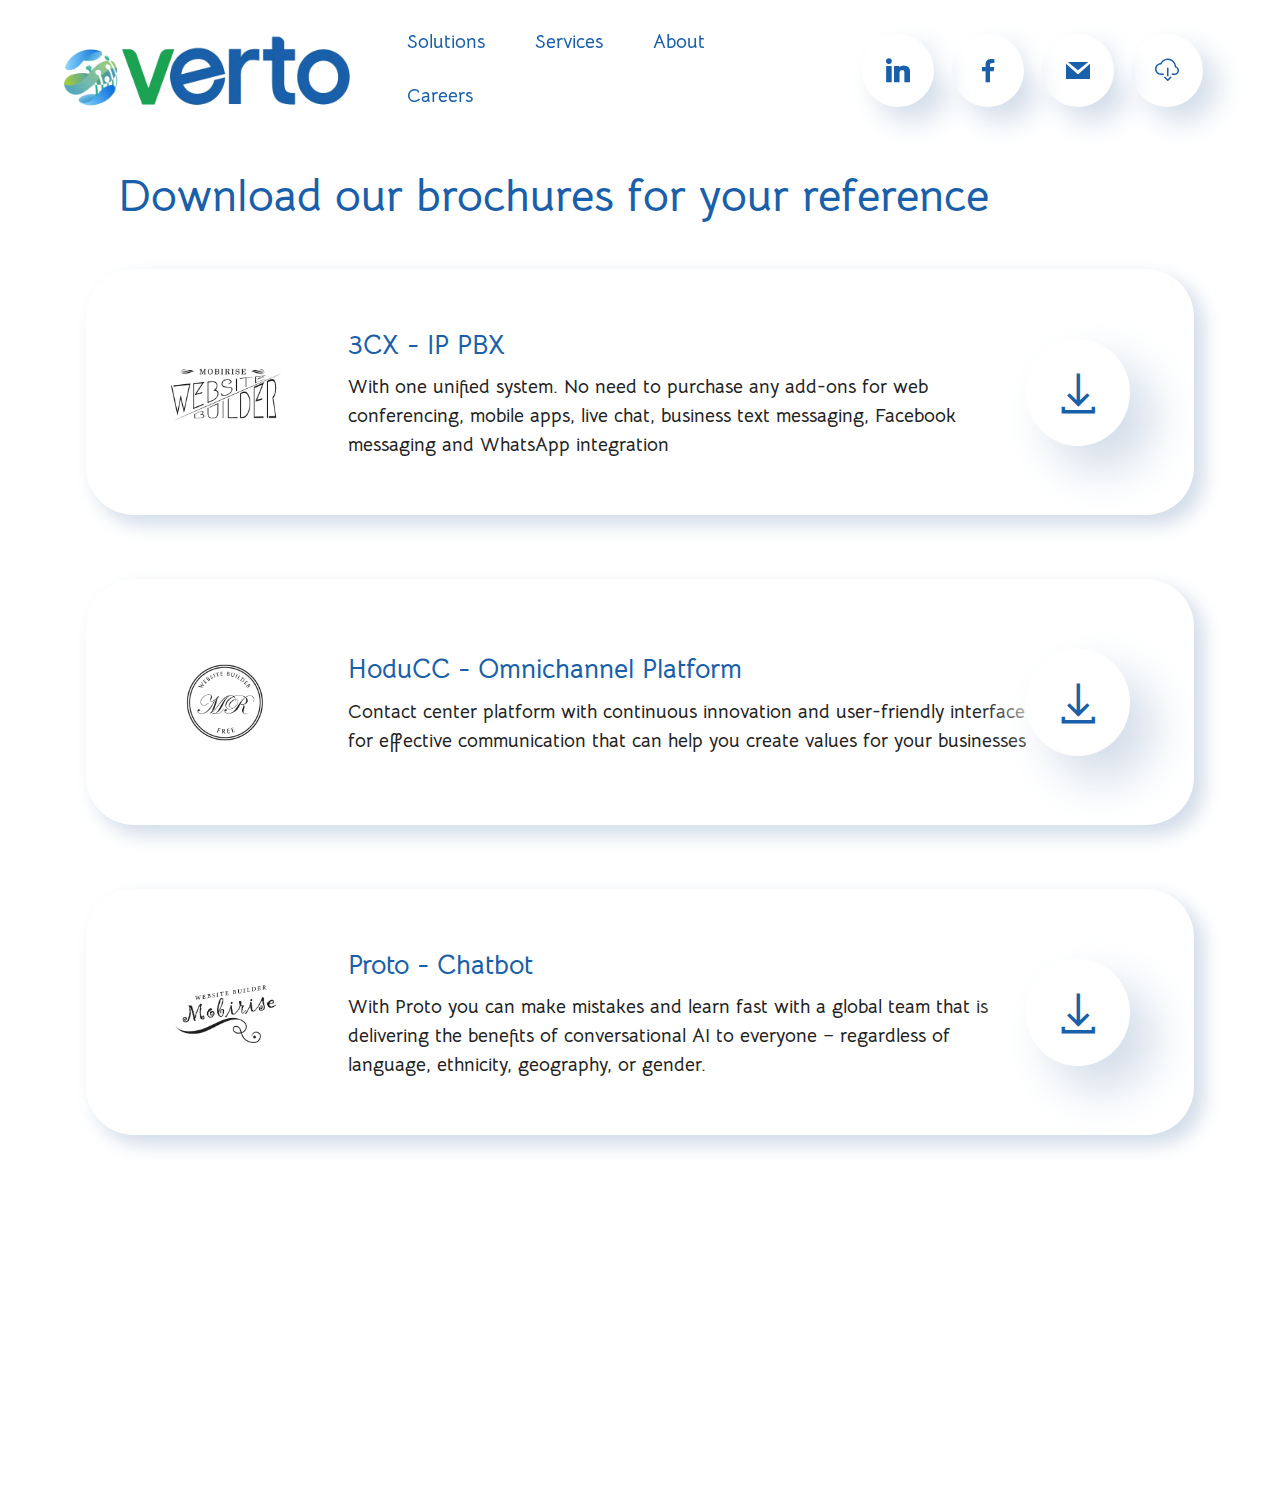
==== brochures.html @ 300d714e "vertowebsite" ====
<!DOCTYPE html>
<html  >
<head>
  <!-- Site made with Mobirise Website Builder v5.9.17, https://mobirise.com -->
  <meta charset="UTF-8">
  <meta http-equiv="X-UA-Compatible" content="IE=edge">
  <meta name="generator" content="Mobirise v5.9.17, mobirise.com">
  <meta name="viewport" content="width=device-width, initial-scale=1, minimum-scale=1">
  <link rel="shortcut icon" href="assets/images/verto-favicon-128x129.png" type="image/x-icon">
  <meta name="description" content="">
  
  
  <title>Brochures</title>
  <link rel="stylesheet" href="assets/web/assets/mobirise-icons-bold/mobirise-icons-bold.css">
  <link rel="stylesheet" href="assets/web/assets/mobirise-icons2/mobirise2.css">
  <link rel="stylesheet" href="assets/tether/tether.min.css">
  <link rel="stylesheet" href="assets/bootstrap/css/bootstrap.min.css">
  <link rel="stylesheet" href="assets/bootstrap/css/bootstrap-grid.min.css">
  <link rel="stylesheet" href="assets/bootstrap/css/bootstrap-reboot.min.css">
  <link rel="stylesheet" href="assets/dropdown/css/style.css">
  <link rel="stylesheet" href="assets/socicon/css/styles.css">
  <link rel="stylesheet" href="assets/theme/css/style.css">
  <link rel="preload" href="https://fonts.googleapis.com/css?family=Bellota+Text:300,300i,400,400i,700,700i&display=swap" as="style" onload="this.onload=null;this.rel='stylesheet'">
  <noscript><link rel="stylesheet" href="https://fonts.googleapis.com/css?family=Bellota+Text:300,300i,400,400i,700,700i&display=swap"></noscript>
  <link rel="preload" as="style" href="assets/mobirise/css/mbr-additional.css?v=npmxuD"><link rel="stylesheet" href="assets/mobirise/css/mbr-additional.css?v=npmxuD" type="text/css">

  
  
  
</head>
<body>
  
  <section class="menu menu1 cid-u6RTffE7RL" once="menu" id="menu1-54">
    
    <nav class="navbar navbar-dropdown navbar-fixed-top navbar-expand-lg">
        <div class="container">
            <div class="navbar-brand">
                <span class="navbar-logo">
                    
                        <a href="index.html"><img src="assets/images/verto-png-810x234.webp" alt="Verto Logo" style="height: 5.8rem;"></a>
                    
                </span>
                
            </div>
            <button class="navbar-toggler" type="button" data-toggle="collapse" data-target="#navbarSupportedContent" aria-controls="navbarNavAltMarkup" aria-expanded="false" aria-label="Toggle navigation">
                <div class="hamburger">
                    <span></span>
                    <span></span>
                    <span></span>
                    <span></span>
                </div>
            </button>
            <div class="collapse navbar-collapse" id="navbarSupportedContent">
                <ul class="navbar-nav nav-dropdown nav-right" data-app-modern-menu="true"><li class="nav-item"><a class="nav-link link text-success text-primary display-7" href="index.html#slider2-a">Solutions</a></li>
                    <li class="nav-item"><a class="nav-link link text-success text-primary display-7" href="index.html#clients01-b">Services</a></li>
                    <li class="nav-item"><a class="nav-link link text-success text-primary display-7" href="index.html#article01-e">About</a></li><li class="nav-item"><a class="nav-link link text-success text-primary display-7" href="index.html#article01-e">Careers</a></li></ul>
                <div class="icons-menu">
                    <a class="iconfont-wrapper" href="https://www.linkedin.com/company/verto-communications-networks-solutions/about/" target="_blank">
                        <span class="p-2 mbr-iconfont socicon-linkedin socicon"></span>
                    </a>
                    <a class="iconfont-wrapper" href="https://www.facebook.com/vertoph" target="_blank">
                        <span class="p-2 mbr-iconfont socicon-facebook socicon"></span>
                    </a>
                    <a class="iconfont-wrapper" href="index.html#contacts08-o" target="_blank">
                        <span class="p-2 mbr-iconfont socicon-mail socicon"></span>
                    </a>
                    <a class="iconfont-wrapper" href="brochures.html" target="_blank">
                        <span class="p-2 mbr-iconfont mbrib-download"></span>
                    </a>
                </div>
                
            </div>
        </div>
    </nav>
</section>

<section class="clients1 cid-u7KZokG9bh" id="clients01-56">
    
    

    
    <div class="container">
        <div class="row justify-content-center">
            <div class="col-12">
                <h2 class="title align-left mbr-fonts-style mb-5 display-2"><strong>Download our brochures for your reference</strong></h2>

            </div>
            <div class="card col-12 col-md-12 col-lg-12">
                <div class="card-wrapper">
                    <img src="assets/images/1.webp" alt="Mobirise">
                    <div class="card-box">
                        <h4 class="card-title mbr-fonts-style mb-2 display-5"><strong>3CX - IP PBX</strong></h4>
                        <h5 class="card-text mbr-fonts-style display-7"><strong>With one unified system. No need to purchase any add-ons for web conferencing, mobile apps, live chat, business text messaging, Facebook messaging and WhatsApp integration</strong></h5>
                    </div>

                    <span class="mbr-iconfont m-auto mobi-mbri-download mobi-mbri"></span>


                </div>
            </div>
            <div class="card col-12 col-md-12 col-lg-12">
                <div class="card-wrapper">
                    <img src="assets/images/2.webp" alt="Mobirise">
                    <div class="card-box">
                        <h4 class="card-title mbr-fonts-style mb-2 display-5"><strong>HoduCC - Omnichannel Platform</strong></h4>
                        <h5 class="card-text mbr-fonts-style display-7"><strong>Contact center platform with continuous innovation and user-friendly interface for effective communication that can help you create values for your businesses</strong></h5>
                    </div>
                    <span class="mbr-iconfont m-auto mobi-mbri-download mobi-mbri"></span>
                </div>
            </div>
            <div class="card col-12 col-md-12 col-lg-12">
                <div class="card-wrapper">
                    <img src="assets/images/3.webp" alt="Mobirise">
                    <div class="card-box">
                        <h4 class="card-title mbr-fonts-style mb-2 display-5"><strong>Proto - Chatbot</strong></h4>
                        <h5 class="card-text mbr-fonts-style display-7"><strong>With Proto you can make mistakes and learn fast with a global team that is delivering the benefits of conversational AI to everyone – regardless of language, ethnicity, geography, or gender.</strong></h5>
                    </div>
                    <span class="mbr-iconfont m-auto mobi-mbri-download mobi-mbri"></span>
                </div>
            </div>


        </div>
    </div>
</section>

<section class="footer1 cid-u7LbedBSmZ mbr-reveal" once="footers" id="footer01-5b">
    

    

    <div class="container">
        <div class="media-container-row align-center mbr-white">
            <div class="row row-links">
                <ul class="foot-menu">
                    
                    
                    
                    
                    
                <li class="foot-menu-item mbr-fonts-style display-7"><a href="tel:+63282498686" class="text-primary">+63-2-8249-8686</a></li><li class="foot-menu-item mbr-fonts-style display-7"><a href="mailto:salesteam@vertocommunications.net" class="text-primary">salesteam@vertocommunications.net</a></li><li class="foot-menu-item mbr-fonts-style display-7"><a href="mailto:apply@vertonetworks.com" class="text-primary">apply@vertonetworks.com</a></li></ul>
            </div>
            
            <div class="row row-copirayt">
                <p class="mbr-text mb-0 mbr-fonts-style mbr-white align-center display-4">
                    © Copyright 2023 Verto Network Solutions, Inc. - All Rights Reserved
                </p>
            </div>
        </div>
    </div>
</section>


<script src="assets/web/assets/jquery/jquery.min.js"></script>
  <script src="assets/popper/popper.min.js"></script>
  <script src="assets/tether/tether.min.js"></script>
  <script src="assets/bootstrap/js/bootstrap.min.js"></script>
  <script src="assets/smoothscroll/smooth-scroll.js"></script>
  <script src="assets/dropdown/js/nav-dropdown.js"></script>
  <script src="assets/dropdown/js/navbar-dropdown.js"></script>
  <script src="assets/touchswipe/jquery.touch-swipe.min.js"></script>
  <script src="assets/theme/js/script.js"></script>
  
  
  
</body>
</html>
---- assets/web/assets/mobirise-icons-bold/mobirise-icons-bold.css ----
@font-face {
  font-family: 'mobirise-icons-bold';
  font-display: swap;
  src:  url('mobirise-icons-bold.eot?m1l4yr');
  src:  url('mobirise-icons-bold.eot?m1l4yr#iefix') format('embedded-opentype'),
    url('mobirise-icons-bold.ttf?m1l4yr') format('truetype'),
    url('mobirise-icons-bold.woff?m1l4yr') format('woff'),
    url('mobirise-icons-bold.svg?m1l4yr#mobirise-icons-bold') format('svg');
  font-weight: normal;
  font-style: normal;
}

[class^="mbrib-"], [class*="mbrib-"] {
  /* use !important to prevent issues with browser extensions that change fonts */
  font-family: 'mobirise-icons-bold' !important;
  speak: none;
  font-style: normal;
  font-weight: normal;
  font-variant: normal;
  text-transform: none;
  line-height: 1;

  /* Better Font Rendering =========== */
  -webkit-font-smoothing: antialiased;
  -moz-osx-font-smoothing: grayscale;
}

.mbrib-add-submenu:before {
  content: "\e900";
}
.mbrib-alert:before {
  content: "\e901";
}
.mbrib-align-center:before {
  content: "\e902";
}
.mbrib-align-justify:before {
  content: "\e903";
}
.mbrib-align-left:before {
  content: "\e904";
}
.mbrib-align-right:before {
  content: "\e905";
}
.mbrib-android:before {
  content: "\e906";
}
.mbrib-apple:before {
  content: "\e907";
}
.mbrib-arrow-down:before {
  content: "\e908";
}
.mbrib-arrow-next:before {
  content: "\e909";
}
.mbrib-arrow-prev:before {
  content: "\e90a";
}
.mbrib-arrow-up:before {
  content: "\e90b";
}
.mbrib-bold:before {
  content: "\e90c";
}
.mbrib-bookmark:before {
  content: "\e90d";
}
.mbrib-bootstrap:before {
  content: "\e90e";
}
.mbrib-briefcase:before {
  content: "\e90f";
}
.mbrib-browse:before {
  content: "\e910";
}
.mbrib-bulleted-list:before {
  content: "\e911";
}
.mbrib-calendar:before {
  content: "\e912";
}
.mbrib-camera:before {
  content: "\e913";
}
.mbrib-cart-add:before {
  content: "\e914";
}
.mbrib-cart-full:before {
  content: "\e915";
}
.mbrib-cash:before {
  content: "\e916";
}
.mbrib-change-style:before {
  content: "\e917";
}
.mbrib-chat:before {
  content: "\e918";
}
.mbrib-clock:before {
  content: "\e919";
}
.mbrib-close:before {
  content: "\e91a";
}
.mbrib-cloud:before {
  content: "\e91b";
}
.mbrib-code:before {
  content: "\e91c";
}
.mbrib-contact-form:before {
  content: "\e91d";
}
.mbrib-credit-card:before {
  content: "\e91e";
}
.mbrib-cursor-click:before {
  content: "\e91f";
}
.mbrib-cust-feedback:before {
  content: "\e920";
}
.mbrib-database:before {
  content: "\e921";
}
.mbrib-delivery:before {
  content: "\e922";
}
.mbrib-desktop:before {
  content: "\e923";
}
.mbrib-devices:before {
  content: "\e924";
}
.mbrib-down:before {
  content: "\e925";
}
.mbrib-download:before {
  content: "\e926";
}
.mbrib-drag-n-drop:before {
  content: "\e927";
}
.mbrib-drag-n-drop2:before {
  content: "\e928";
}
.mbrib-edit:before {
  content: "\e929";
}
.mbrib-edit2:before {
  content: "\e92a";
}
.mbrib-error:before {
  content: "\e92b";
}
.mbrib-extension:before {
  content: "\e92c";
}
.mbrib-features:before {
  content: "\e92d";
}
.mbrib-file:before {
  content: "\e92e";
}
.mbrib-flag:before {
  content: "\e92f";
}
.mbrib-folder:before {
  content: "\e930";
}
.mbrib-gift:before {
  content: "\e931";
}
.mbrib-github:before {
  content: "\e932";
}
.mbrib-globe-2:before {
  content: "\e933";
}
.mbrib-globe:before {
  content: "\e934";
}
.mbrib-growing-chart:before {
  content: "\e935";
}
.mbrib-hearth:before {
  content: "\e936";
}
.mbrib-help:before {
  content: "\e937";
}
.mbrib-home:before {
  content: "\e938";
}
.mbrib-hot-cup:before {
  content: "\e939";
}
.mbrib-idea:before {
  content: "\e93a";
}
.mbrib-image-gallery:before {
  content: "\e93b";
}
.mbrib-image-slider:before {
  content: "\e93c";
}
.mbrib-info:before {
  content: "\e93d";
}
.mbrib-italic:before {
  content: "\e93e";
}
.mbrib-key:before {
  content: "\e93f";
}
.mbrib-laptop:before {
  content: "\e940";
}
.mbrib-layers:before {
  content: "\e941";
}
.mbrib-left-right:before {
  content: "\e942";
}
.mbrib-left:before {
  content: "\e943";
}
.mbrib-letter:before {
  content: "\e944";
}
.mbrib-like:before {
  content: "\e945";
}
.mbrib-link:before {
  content: "\e946";
}
.mbrib-lock:before {
  content: "\e947";
}
.mbrib-login:before {
  content: "\e948";
}
.mbrib-logout:before {
  content: "\e949";
}
.mbrib-magic-stick:before {
  content: "\e94a";
}
.mbrib-map-pin:before {
  content: "\e94b";
}
.mbrib-menu:before {
  content: "\e94c";
}
.mbrib-mobile:before {
  content: "\e94d";
}
.mbrib-mobile2:before {
  content: "\e94e";
}
.mbrib-mobirise:before {
  content: "\e94f";
}
.mbrib-more-horizontal:before {
  content: "\e950";
}
.mbrib-more-vertical:before {
  content: "\e951";
}
.mbrib-music:before {
  content: "\e952";
}
.mbrib-new-file:before {
  content: "\e953";
}
.mbrib-numbered-list:before {
  content: "\e954";
}
.mbrib-opened-folder:before {
  content: "\e955";
}
.mbrib-pages:before {
  content: "\e956";
}
.mbrib-paper-plane:before {
  content: "\e957";
}
.mbrib-paperclip:before {
  content: "\e958";
}
.mbrib-photo:before {
  content: "\e959";
}
.mbrib-photos:before {
  content: "\e95a";
}
.mbrib-pin:before {
  content: "\e95b";
}
.mbrib-play:before {
  content: "\e95c";
}
.mbrib-plus:before {
  content: "\e95d";
}
.mbrib-preview:before {
  content: "\e95e";
}
.mbrib-print:before {
  content: "\e95f";
}
.mbrib-protect:before {
  content: "\e960";
}
.mbrib-question:before {
  content: "\e961";
}
.mbrib-quote-left:before {
  content: "\e962";
}
.mbrib-quote-right:before {
  content: "\e963";
}
.mbrib-redo:before {
  content: "\e964";
}
.mbrib-refresh:before {
  content: "\e965";
}
.mbrib-responsive:before {
  content: "\e966";
}
.mbrib-right:before {
  content: "\e967";
}
.mbrib-rocket:before {
  content: "\e968";
}
.mbrib-sad-face:before {
  content: "\e969";
}
.mbrib-sale:before {
  content: "\e96a";
}
.mbrib-save:before {
  content: "\e96b";
}
.mbrib-search:before {
  content: "\e96c";
}
.mbrib-setting:before {
  content: "\e96d";
}
.mbrib-setting2:before {
  content: "\e96e";
}
.mbrib-setting3:before {
  content: "\e96f";
}
.mbrib-share:before {
  content: "\e970";
}
.mbrib-shopping-bag:before {
  content: "\e971";
}
.mbrib-shopping-basket:before {
  content: "\e972";
}
.mbrib-shopping-cart:before {
  content: "\e973";
}
.mbrib-sites:before {
  content: "\e974";
}
.mbrib-smile-face:before {
  content: "\e975";
}
.mbrib-speed:before {
  content: "\e976";
}
.mbrib-star:before {
  content: "\e977";
}
.mbrib-success:before {
  content: "\e978";
}
.mbrib-sun:before {
  content: "\e979";
}
.mbrib-sun2:before {
  content: "\e97a";
}
.mbrib-tablet-vertical:before {
  content: "\e97b";
}
.mbrib-tablet:before {
  content: "\e97c";
}
.mbrib-target:before {
  content: "\e97d";
}
.mbrib-timer:before {
  content: "\e97e";
}
.mbrib-to-ftp:before {
  content: "\e97f";
}
.mbrib-to-local-drive:before {
  content: "\e980";
}
.mbrib-touch-swipe:before {
  content: "\e981";
}
.mbrib-touch:before {
  content: "\e982";
}
.mbrib-trash:before {
  content: "\e983";
}
.mbrib-underline:before {
  content: "\e984";
}
.mbrib-undo:before {
  content: "\e985";
}
.mbrib-unlink:before {
  content: "\e986";
}
.mbrib-unlock:before {
  content: "\e987";
}
.mbrib-up-down:before {
  content: "\e988";
}
.mbrib-up:before {
  content: "\e989";
}
.mbrib-update:before {
  content: "\e98a";
}
.mbrib-upload:before {
  content: "\e98b";
}
.mbrib-user:before {
  content: "\e98c";
}
.mbrib-user2:before {
  content: "\e98d";
}
.mbrib-users:before {
  content: "\e98e";
}
.mbrib-video-play:before {
  content: "\e98f";
}
.mbrib-video:before {
  content: "\e990";
}
.mbrib-watch:before {
  content: "\e991";
}
.mbrib-website-theme:before {
  content: "\e992";
}
.mbrib-wifi:before {
  content: "\e993";
}
.mbrib-windows:before {
  content: "\e994";
}
.mbrib-zoom-out:before {
  content: "\e995";
}
---- assets/web/assets/mobirise-icons2/mobirise2.css ----
@font-face {
  font-family: 'Moririse2';
  font-display: swap;
  src:  url('mobirise2.eot?f2bix4');
  src:  url('mobirise2.eot?f2bix4#iefix') format('embedded-opentype'),
    url('mobirise2.ttf?f2bix4') format('truetype'),
    url('mobirise2.woff?f2bix4') format('woff'),
    url('mobirise2.svg?f2bix4#mobirise2') format('svg');
  font-weight: normal;
  font-style: normal;
}

[class^="mobi-"], [class*=" mobi-"] {
  /* use !important to prevent issues with browser extensions that change fonts */
  font-family: 'Moririse2' !important;
  speak: none;
  font-style: normal;
  font-weight: normal;
  font-variant: normal;
  text-transform: none;
  line-height: 1;

  /* Better Font Rendering =========== */
  -webkit-font-smoothing: antialiased;
  -moz-osx-font-smoothing: grayscale;
}

.mobi-mbri-add-submenu:before {
  content: "\e900";
}
.mobi-mbri-alert:before {
  content: "\e901";
}
.mobi-mbri-align-center:before {
  content: "\e902";
}
.mobi-mbri-align-justify:before {
  content: "\e903";
}
.mobi-mbri-align-left:before {
  content: "\e904";
}
.mobi-mbri-align-right:before {
  content: "\e905";
}
.mobi-mbri-android:before {
  content: "\e906";
}
.mobi-mbri-apple:before {
  content: "\e907";
}
.mobi-mbri-arrow-down:before {
  content: "\e908";
}
.mobi-mbri-arrow-next:before {
  content: "\e909";
}
.mobi-mbri-arrow-prev:before {
  content: "\e90a";
}
.mobi-mbri-arrow-up:before {
  content: "\e90b";
}
.mobi-mbri-bold:before {
  content: "\e90c";
}
.mobi-mbri-bookmark:before {
  content: "\e90d";
}
.mobi-mbri-bootstrap:before {
  content: "\e90e";
}
.mobi-mbri-briefcase:before {
  content: "\e90f";
}
.mobi-mbri-browse:before {
  content: "\e910";
}
.mobi-mbri-bulleted-list:before {
  content: "\e911";
}
.mobi-mbri-calendar:before {
  content: "\e912";
}
.mobi-mbri-camera:before {
  content: "\e913";
}
.mobi-mbri-cart-add:before {
  content: "\e914";
}
.mobi-mbri-cart-full:before {
  content: "\e915";
}
.mobi-mbri-cash:before {
  content: "\e916";
}
.mobi-mbri-change-style:before {
  content: "\e917";
}
.mobi-mbri-chat:before {
  content: "\e918";
}
.mobi-mbri-clock:before {
  content: "\e919";
}
.mobi-mbri-close:before {
  content: "\e91a";
}
.mobi-mbri-cloud:before {
  content: "\e91b";
}
.mobi-mbri-code:before {
  content: "\e91c";
}
.mobi-mbri-contact-form:before {
  content: "\e91d";
}
.mobi-mbri-credit-card:before {
  content: "\e91e";
}
.mobi-mbri-cursor-click:before {
  content: "\e91f";
}
.mobi-mbri-cust-feedback:before {
  content: "\e920";
}
.mobi-mbri-database:before {
  content: "\e921";
}
.mobi-mbri-delivery:before {
  content: "\e922";
}
.mobi-mbri-desktop:before {
  content: "\e923";
}
.mobi-mbri-devices:before {
  content: "\e924";
}
.mobi-mbri-down:before {
  content: "\e925";
}
.mobi-mbri-download-2:before {
  content: "\e926";
}
.mobi-mbri-download:before {
  content: "\e927";
}
.mobi-mbri-drag-n-drop-2:before {
  content: "\e928";
}
.mobi-mbri-drag-n-drop:before {
  content: "\e929";
}
.mobi-mbri-edit-2:before {
  content: "\e92a";
}
.mobi-mbri-edit:before {
  content: "\e92b";
}
.mobi-mbri-error:before {
  content: "\e92c";
}
.mobi-mbri-extension:before {
  content: "\e92d";
}
.mobi-mbri-features:before {
  content: "\e92e";
}
.mobi-mbri-file:before {
  content: "\e92f";
}
.mobi-mbri-flag:before {
  content: "\e930";
}
.mobi-mbri-folder:before {
  content: "\e931";
}
.mobi-mbri-gift:before {
  content: "\e932";
}
.mobi-mbri-github:before {
  content: "\e933";
}
.mobi-mbri-globe-2:before {
  content: "\e934";
}
.mobi-mbri-globe:before {
  content: "\e935";
}
.mobi-mbri-growing-chart:before {
  content: "\e936";
}
.mobi-mbri-hearth:before {
  content: "\e937";
}
.mobi-mbri-help:before {
  content: "\e938";
}
.mobi-mbri-home:before {
  content: "\e939";
}
.mobi-mbri-hot-cup:before {
  content: "\e93a";
}
.mobi-mbri-idea:before {
  content: "\e93b";
}
.mobi-mbri-image-gallery:before {
  content: "\e93c";
}
.mobi-mbri-image-slider:before {
  content: "\e93d";
}
.mobi-mbri-info:before {
  content: "\e93e";
}
.mobi-mbri-italic:before {
  content: "\e93f";
}
.mobi-mbri-key:before {
  content: "\e940";
}
.mobi-mbri-laptop:before {
  content: "\e941";
}
.mobi-mbri-layers:before {
  content: "\e942";
}
.mobi-mbri-left-right:before {
  content: "\e943";
}
.mobi-mbri-left:before {
  content: "\e944";
}
.mobi-mbri-letter:before {
  content: "\e945";
}
.mobi-mbri-like:before {
  content: "\e946";
}
.mobi-mbri-link:before {
  content: "\e947";
}
.mobi-mbri-lock:before {
  content: "\e948";
}
.mobi-mbri-login:before {
  content: "\e949";
}
.mobi-mbri-logout:before {
  content: "\e94a";
}
.mobi-mbri-magic-stick:before {
  content: "\e94b";
}
.mobi-mbri-map-pin:before {
  content: "\e94c";
}
.mobi-mbri-menu:before {
  content: "\e94d";
}
.mobi-mbri-mobile-2:before {
  content: "\e94e";
}
.mobi-mbri-mobile-horizontal:before {
  content: "\e94f";
}
.mobi-mbri-mobile:before {
  content: "\e950";
}
.mobi-mbri-mobirise:before {
  content: "\e951";
}
.mobi-mbri-more-horizontal:before {
  content: "\e952";
}
.mobi-mbri-more-vertical:before {
  content: "\e953";
}
.mobi-mbri-music:before {
  content: "\e954";
}
.mobi-mbri-new-file:before {
  content: "\e955";
}
.mobi-mbri-numbered-list:before {
  content: "\e956";
}
.mobi-mbri-opened-folder:before {
  content: "\e957";
}
.mobi-mbri-pages:before {
  content: "\e958";
}
.mobi-mbri-paper-plane:before {
  content: "\e959";
}
.mobi-mbri-paperclip:before {
  content: "\e95a";
}
.mobi-mbri-phone:before {
  content: "\e95b";
}
.mobi-mbri-photo:before {
  content: "\e95c";
}
.mobi-mbri-photos:before {
  content: "\e95d";
}
.mobi-mbri-pin:before {
  content: "\e95e";
}
.mobi-mbri-play:before {
  content: "\e95f";
}
.mobi-mbri-plus:before {
  content: "\e960";
}
.mobi-mbri-preview:before {
  content: "\e961";
}
.mobi-mbri-print:before {
  content: "\e962";
}
.mobi-mbri-protect:before {
  content: "\e963";
}
.mobi-mbri-question:before {
  content: "\e964";
}
.mobi-mbri-quote-left:before {
  content: "\e965";
}
.mobi-mbri-quote-right:before {
  content: "\e966";
}
.mobi-mbri-redo:before {
  content: "\e967";
}
.mobi-mbri-refresh:before {
  content: "\e968";
}
.mobi-mbri-responsive-2:before {
  content: "\e969";
}
.mobi-mbri-responsive:before {
  content: "\e96a";
}
.mobi-mbri-right:before {
  content: "\e96b";
}
.mobi-mbri-rocket:before {
  content: "\e96c";
}
.mobi-mbri-sad-face:before {
  content: "\e96d";
}
.mobi-mbri-sale:before {
  content: "\e96e";
}
.mobi-mbri-save:before {
  content: "\e96f";
}
.mobi-mbri-search:before {
  content: "\e970";
}
.mobi-mbri-setting-2:before {
  content: "\e971";
}
.mobi-mbri-setting-3:before {
  content: "\e972";
}
.mobi-mbri-setting:before {
  content: "\e973";
}
.mobi-mbri-share:before {
  content: "\e974";
}
.mobi-mbri-shopping-bag:before {
  content: "\e975";
}
.mobi-mbri-shopping-basket:before {
  content: "\e976";
}
.mobi-mbri-shopping-cart:before {
  content: "\e977";
}
.mobi-mbri-sites:before {
  content: "\e978";
}
.mobi-mbri-smile-face:before {
  content: "\e979";
}
.mobi-mbri-speed:before {
  content: "\e97a";
}
.mobi-mbri-star:before {
  content: "\e97b";
}
.mobi-mbri-success:before {
  content: "\e97c";
}
.mobi-mbri-sun:before {
  content: "\e97d";
}
.mobi-mbri-sun2:before {
  content: "\e97e";
}
.mobi-mbri-tablet-vertical:before {
  content: "\e97f";
}
.mobi-mbri-tablet:before {
  content: "\e980";
}
.mobi-mbri-target:before {
  content: "\e981";
}
.mobi-mbri-timer:before {
  content: "\e982";
}
.mobi-mbri-to-ftp:before {
  content: "\e983";
}
.mobi-mbri-to-local-drive:before {
  content: "\e984";
}
.mobi-mbri-touch-swipe:before {
  content: "\e985";
}
.mobi-mbri-touch:before {
  content: "\e986";
}
.mobi-mbri-trash:before {
  content: "\e987";
}
.mobi-mbri-underline:before {
  content: "\e988";
}
.mobi-mbri-undo:before {
  content: "\e989";
}
.mobi-mbri-unlink:before {
  content: "\e98a";
}
.mobi-mbri-unlock:before {
  content: "\e98b";
}
.mobi-mbri-up-down:before {
  content: "\e98c";
}
.mobi-mbri-up:before {
  content: "\e98d";
}
.mobi-mbri-update:before {
  content: "\e98e";
}
.mobi-mbri-upload-2:before {
  content: "\e98f";
}
.mobi-mbri-upload:before {
  content: "\e990";
}
.mobi-mbri-user-2:before {
  content: "\e991";
}
.mobi-mbri-user:before {
  content: "\e992";
}
.mobi-mbri-users:before {
  content: "\e993";
}
.mobi-mbri-video-play:before {
  content: "\e994";
}
.mobi-mbri-video:before {
  content: "\e995";
}
.mobi-mbri-watch:before {
  content: "\e996";
}
.mobi-mbri-website-theme-2:before {
  content: "\e997";
}
.mobi-mbri-website-theme:before {
  content: "\e998";
}
.mobi-mbri-wifi:before {
  content: "\e999";
}
.mobi-mbri-windows:before {
  content: "\e99a";
}
.mobi-mbri-zoom-in:before {
  content: "\e99b";
}
.mobi-mbri-zoom-out:before {
  content: "\e99c";
}
---- assets/dropdown/css/style.css ----
.navbar-dropdown {
  left: 0;
  padding: 0;
  position: absolute;
  right: 0;
  top: 0;
  transition: all 0.45s ease;
  z-index: 1030;
  background: #282828; }
  .navbar-dropdown .navbar-logo {
    margin-right: 0.8rem;
    transition: margin 0.3s ease-in-out;
    vertical-align: middle; }
    .navbar-dropdown .navbar-logo img {
      height: 3.125rem;
      transition: all 0.3s ease-in-out; }
    .navbar-dropdown .navbar-logo.mbr-iconfont {
      font-size: 3.125rem;
      line-height: 3.125rem; }
  .navbar-dropdown .navbar-caption {
    font-weight: 700;
    white-space: normal;
    vertical-align: -4px;
    line-height: 3.125rem !important; }
    .navbar-dropdown .navbar-caption, .navbar-dropdown .navbar-caption:hover {
      color: inherit;
      text-decoration: none; }
  .navbar-dropdown .mbr-iconfont + .navbar-caption {
    vertical-align: -1px; }
  .navbar-dropdown.navbar-fixed-top {
    position: fixed; }
  .navbar-dropdown .navbar-brand span {
    vertical-align: -4px; }
  .navbar-dropdown.bg-color.transparent {
    background: none; }
  .navbar-dropdown.navbar-short .navbar-brand {
    padding: 0.625rem 0; }
    .navbar-dropdown.navbar-short .navbar-brand span {
      vertical-align: -1px; }
  .navbar-dropdown.navbar-short .navbar-caption {
    line-height: 2.375rem !important;
    vertical-align: -2px; }
  .navbar-dropdown.navbar-short .navbar-logo {
    margin-right: 0.5rem; }
    .navbar-dropdown.navbar-short .navbar-logo img {
      height: 2.375rem; }
    .navbar-dropdown.navbar-short .navbar-logo.mbr-iconfont {
      font-size: 2.375rem;
      line-height: 2.375rem; }
  .navbar-dropdown.navbar-short .mbr-table-cell {
    height: 3.625rem; }
  .navbar-dropdown .navbar-close {
    left: 0.6875rem;
    position: fixed;
    top: 0.75rem;
    z-index: 1000; }
  .navbar-dropdown .hamburger-icon {
    content: "";
    display: inline-block;
    vertical-align: middle;
    width: 16px;
    -webkit-box-shadow: 0 -6px 0 1px #282828,0 0 0 1px #282828,0 6px 0 1px #282828;
    -moz-box-shadow: 0 -6px 0 1px #282828,0 0 0 1px #282828,0 6px 0 1px #282828;
    box-shadow: 0 -6px 0 1px #282828,0 0 0 1px #282828,0 6px 0 1px #282828; }

.dropdown-menu .dropdown-toggle[data-toggle="dropdown-submenu"]::after {
  border-bottom: 0.35em solid transparent;
  border-left: 0.35em solid;
  border-right: 0;
  border-top: 0.35em solid transparent;
  margin-left: 0.3rem; }

.dropdown-menu .dropdown-item:focus {
  outline: 0; }

.nav-dropdown {
  font-size: 0.75rem;
  font-weight: 500;
  height: auto !important; }
  .nav-dropdown .nav-btn {
    padding-left: 1rem; }
  .nav-dropdown .link {
    margin: .667em 1.667em;
    font-weight: 500;
    padding: 0;
    transition: color .2s ease-in-out; }
    .nav-dropdown .link.dropdown-toggle {
      margin-right: 2.583em; }
      .nav-dropdown .link.dropdown-toggle::after {
        margin-left: .25rem;
        border-top: 0.35em solid;
        border-right: 0.35em solid transparent;
        border-left: 0.35em solid transparent;
        border-bottom: 0; }
      .nav-dropdown .link.dropdown-toggle[aria-expanded="true"] {
        margin: 0;
        padding: 0.667em 3.263em  0.667em 1.667em; }
  .nav-dropdown .link::after,
  .nav-dropdown .dropdown-item::after {
    color: inherit; }
  .nav-dropdown .btn {
    font-size: 0.75rem;
    font-weight: 700;
    letter-spacing: 0;
    margin-bottom: 0;
    padding-left: 1.25rem;
    padding-right: 1.25rem; }
  .nav-dropdown .dropdown-menu {
    border-radius: 0;
    border: 0;
    left: 0;
    margin: 0;
    padding-bottom: 1.25rem;
    padding-top: 1.25rem;
    position: relative; }
  .nav-dropdown .dropdown-submenu {
    margin-left: 0.125rem;
    top: 0; }
  .nav-dropdown .dropdown-item {
    font-weight: 500;
    line-height: 2;
    padding: 0.3846em 4.615em 0.3846em 1.5385em;
    position: relative;
    transition: color .2s ease-in-out, background-color .2s ease-in-out; }
    .nav-dropdown .dropdown-item::after {
      margin-top: -0.3077em;
      position: absolute;
      right: 1.1538em;
      top: 50%; }
    .nav-dropdown .dropdown-item:focus, .nav-dropdown .dropdown-item:hover {
      background: none; }

@media (max-width: 767px) {
  .nav-dropdown.navbar-toggleable-sm {
    bottom: 0;
    display: none;
    left: 0;
    overflow-x: hidden;
    position: fixed;
    top: 0;
    transform: translateX(-100%);
    -ms-transform: translateX(-100%);
    -webkit-transform: translateX(-100%);
    width: 18.75rem;
    z-index: 999; } }
.nav-dropdown.navbar-toggleable-xl {
  bottom: 0;
  display: none;
  left: 0;
  overflow-x: hidden;
  position: fixed;
  top: 0;
  transform: translateX(-100%);
  -ms-transform: translateX(-100%);
  -webkit-transform: translateX(-100%);
  width: 18.75rem;
  z-index: 999; }

.nav-dropdown-sm {
  display: block !important;
  overflow-x: hidden;
  overflow: auto;
  padding-top: 3.875rem; }
  .nav-dropdown-sm::after {
    content: "";
    display: block;
    height: 3rem;
    width: 100%; }
  .nav-dropdown-sm.collapse.in ~ .navbar-close {
    display: block !important; }
  .nav-dropdown-sm.collapsing, .nav-dropdown-sm.collapse.in {
    transform: translateX(0);
    -ms-transform: translateX(0);
    -webkit-transform: translateX(0);
    transition: all 0.25s ease-out;
    -webkit-transition: all 0.25s ease-out;
    background: #282828; }
  .nav-dropdown-sm.collapsing[aria-expanded="false"] {
    transform: translateX(-100%);
    -ms-transform: translateX(-100%);
    -webkit-transform: translateX(-100%); }
  .nav-dropdown-sm .nav-item {
    display: block;
    margin-left: 0 !important;
    padding-left: 0; }
  .nav-dropdown-sm .link,
  .nav-dropdown-sm .dropdown-item {
    border-top: 1px dotted rgba(255, 255, 255, 0.1);
    font-size: 0.8125rem;
    line-height: 1.6;
    margin: 0 !important;
    padding: 0.875rem 2.4rem 0.875rem 1.5625rem !important;
    position: relative;
    white-space: normal; }
    .nav-dropdown-sm .link:focus, .nav-dropdown-sm .link:hover,
    .nav-dropdown-sm .dropdown-item:focus,
    .nav-dropdown-sm .dropdown-item:hover {
      background: rgba(0, 0, 0, 0.2) !important;
      color: #c0a375; }
  .nav-dropdown-sm .nav-btn {
    position: relative;
    padding: 1.5625rem 1.5625rem 0 1.5625rem; }
    .nav-dropdown-sm .nav-btn::before {
      border-top: 1px dotted rgba(255, 255, 255, 0.1);
      content: "";
      left: 0;
      position: absolute;
      top: 0;
      width: 100%; }
    .nav-dropdown-sm .nav-btn + .nav-btn {
      padding-top: 0.625rem; }
      .nav-dropdown-sm .nav-btn + .nav-btn::before {
        display: none; }
  .nav-dropdown-sm .btn {
    padding: 0.625rem 0; }
  .nav-dropdown-sm .dropdown-toggle[data-toggle="dropdown-submenu"]::after {
    margin-left: .25rem;
    border-top: 0.35em solid;
    border-right: 0.35em solid transparent;
    border-left: 0.35em solid transparent;
    border-bottom: 0; }
  .nav-dropdown-sm .dropdown-toggle[data-toggle="dropdown-submenu"][aria-expanded="true"]::after {
    border-top: 0;
    border-right: 0.35em solid transparent;
    border-left: 0.35em solid transparent;
    border-bottom: 0.35em solid; }
  .nav-dropdown-sm .dropdown-menu {
    margin: 0;
    padding: 0;
    position: relative;
    top: 0;
    left: 0;
    width: 100%;
    border: 0;
    float: none;
    border-radius: 0;
    background: none; }
  .nav-dropdown-sm .dropdown-submenu {
    left: 100%;
    margin-left: 0.125rem;
    margin-top: -1.25rem;
    top: 0; }

.navbar-toggleable-sm .nav-dropdown .dropdown-menu {
  position: absolute; }

.navbar-toggleable-sm .nav-dropdown .dropdown-submenu {
  left: 100%;
  margin-left: 0.125rem;
  margin-top: -1.25rem;
  top: 0; }

.navbar-toggleable-sm.opened .nav-dropdown .dropdown-menu {
  position: relative; }

.navbar-toggleable-sm.opened .nav-dropdown .dropdown-submenu {
  left: 0;
  margin-left: 00rem;
  margin-top: 0rem;
  top: 0; }

.is-builder .nav-dropdown.collapsing {
  transition: none !important; }

/*# sourceMappingURL=style.css.map */
---- assets/socicon/css/styles.css ----
@charset "UTF-8";

@font-face {
  font-family: 'Socicon';
  src:  url('../fonts/socicon.eot');
  src:  url('../fonts/socicon.eot?#iefix') format('embedded-opentype'),
    url('../fonts/socicon.woff2') format('woff2'),
    url('../fonts/socicon.ttf') format('truetype'),
    url('../fonts/socicon.woff') format('woff'),
    url('../fonts/socicon.svg#socicon') format('svg');
  font-weight: normal;
  font-style: normal;
  font-display: swap;
}

[data-icon]:before {
  font-family: "socicon" !important;
  content: attr(data-icon);
  font-style: normal !important;
  font-weight: normal !important;
  font-variant: normal !important;
  text-transform: none !important;
  speak: none;
  line-height: 1;
  -webkit-font-smoothing: antialiased;
  -moz-osx-font-smoothing: grayscale;
}

[class^="socicon-"], [class*=" socicon-"] {
  /* use !important to prevent issues with browser extensions that change fonts */
  font-family: 'Socicon' !important;
  speak: none;
  font-style: normal;
  font-weight: normal;
  font-variant: normal;
  text-transform: none;
  line-height: 1;

  /* Better Font Rendering =========== */
  -webkit-font-smoothing: antialiased;
  -moz-osx-font-smoothing: grayscale;
}

.socicon-eitaa:before {
  content: "\e97c";
}
.socicon-soroush:before {
  content: "\e97d";
}
.socicon-bale:before {
  content: "\e97e";
}
.socicon-zazzle:before {
  content: "\e97b";
}
.socicon-society6:before {
  content: "\e97a";
}
.socicon-redbubble:before {
  content: "\e979";
}
.socicon-avvo:before {
  content: "\e978";
}
.socicon-stitcher:before {
  content: "\e977";
}
.socicon-googlehangouts:before {
  content: "\e974";
}
.socicon-dlive:before {
  content: "\e975";
}
.socicon-vsco:before {
  content: "\e976";
}
.socicon-flipboard:before {
  content: "\e973";
}
.socicon-ubuntu:before {
  content: "\e958";
}
.socicon-artstation:before {
  content: "\e959";
}
.socicon-invision:before {
  content: "\e95a";
}
.socicon-torial:before {
  content: "\e95b";
}
.socicon-collectorz:before {
  content: "\e95c";
}
.socicon-seenthis:before {
  content: "\e95d";
}
.socicon-googleplaymusic:before {
  content: "\e95e";
}
.socicon-debian:before {
  content: "\e95f";
}
.socicon-filmfreeway:before {
  content: "\e960";
}
.socicon-gnome:before {
  content: "\e961";
}
.socicon-itchio:before {
  content: "\e962";
}
.socicon-jamendo:before {
  content: "\e963";
}
.socicon-mix:before {
  content: "\e964";
}
.socicon-sharepoint:before {
  content: "\e965";
}
.socicon-tinder:before {
  content: "\e966";
}
.socicon-windguru:before {
  content: "\e967";
}
.socicon-cdbaby:before {
  content: "\e968";
}
.socicon-elementaryos:before {
  content: "\e969";
}
.socicon-stage32:before {
  content: "\e96a";
}
.socicon-tiktok:before {
  content: "\e96b";
}
.socicon-gitter:before {
  content: "\e96c";
}
.socicon-letterboxd:before {
  content: "\e96d";
}
.socicon-threema:before {
  content: "\e96e";
}
.socicon-splice:before {
  content: "\e96f";
}
.socicon-metapop:before {
  content: "\e970";
}
.socicon-naver:before {
  content: "\e971";
}
.socicon-remote:before {
  content: "\e972";
}
.socicon-internet:before {
  content: "\e957";
}
.socicon-moddb:before {
  content: "\e94b";
}
.socicon-indiedb:before {
  content: "\e94c";
}
.socicon-traxsource:before {
  content: "\e94d";
}
.socicon-gamefor:before {
  content: "\e94e";
}
.socicon-pixiv:before {
  content: "\e94f";
}
.socicon-myanimelist:before {
  content: "\e950";
}
.socicon-blackberry:before {
  content: "\e951";
}
.socicon-wickr:before {
  content: "\e952";
}
.socicon-spip:before {
  content: "\e953";
}
.socicon-napster:before {
  content: "\e954";
}
.socicon-beatport:before {
  content: "\e955";
}
.socicon-hackerone:before {
  content: "\e956";
}
.socicon-hackernews:before {
  content: "\e946";
}
.socicon-smashwords:before {
  content: "\e947";
}
.socicon-kobo:before {
  content: "\e948";
}
.socicon-bookbub:before {
  content: "\e949";
}
.socicon-mailru:before {
  content: "\e94a";
}
.socicon-gitlab:before {
  content: "\e945";
}
.socicon-instructables:before {
  content: "\e944";
}
.socicon-portfolio:before {
  content: "\e943";
}
.socicon-codered:before {
  content: "\e940";
}
.socicon-origin:before {
  content: "\e941";
}
.socicon-nextdoor:before {
  content: "\e942";
}
.socicon-udemy:before {
  content: "\e93f";
}
.socicon-livemaster:before {
  content: "\e93e";
}
.socicon-crunchbase:before {
  content: "\e93b";
}
.socicon-homefy:before {
  content: "\e93c";
}
.socicon-calendly:before {
  content: "\e93d";
}
.socicon-realtor:before {
  content: "\e90f";
}
.socicon-tidal:before {
  content: "\e910";
}
.socicon-qobuz:before {
  content: "\e911";
}
.socicon-natgeo:before {
  content: "\e912";
}
.socicon-mastodon:before {
  content: "\e913";
}
.socicon-unsplash:before {
  content: "\e914";
}
.socicon-homeadvisor:before {
  content: "\e915";
}
.socicon-angieslist:before {
  content: "\e916";
}
.socicon-codepen:before {
  content: "\e917";
}
.socicon-slack:before {
  content: "\e918";
}
.socicon-openaigym:before {
  content: "\e919";
}
.socicon-logmein:before {
  content: "\e91a";
}
.socicon-fiverr:before {
  content: "\e91b";
}
.socicon-gotomeeting:before {
  content: "\e91c";
}
.socicon-aliexpress:before {
  content: "\e91d";
}
.socicon-guru:before {
  content: "\e91e";
}
.socicon-appstore:before {
  content: "\e91f";
}
.socicon-homes:before {
  content: "\e920";
}
.socicon-zoom:before {
  content: "\e921";
}
.socicon-alibaba:before {
  content: "\e922";
}
.socicon-craigslist:before {
  content: "\e923";
}
.socicon-wix:before {
  content: "\e924";
}
.socicon-redfin:before {
  content: "\e925";
}
.socicon-googlecalendar:before {
  content: "\e926";
}
.socicon-shopify:before {
  content: "\e927";
}
.socicon-freelancer:before {
  content: "\e928";
}
.socicon-seedrs:before {
  content: "\e929";
}
.socicon-bing:before {
  content: "\e92a";
}
.socicon-doodle:before {
  content: "\e92b";
}
.socicon-bonanza:before {
  content: "\e92c";
}
.socicon-squarespace:before {
  content: "\e92d";
}
.socicon-toptal:before {
  content: "\e92e";
}
.socicon-gust:before {
  content: "\e92f";
}
.socicon-ask:before {
  content: "\e930";
}
.socicon-trulia:before {
  content: "\e931";
}
.socicon-loomly:before {
  content: "\e932";
}
.socicon-ghost:before {
  content: "\e933";
}
.socicon-upwork:before {
  content: "\e934";
}
.socicon-fundable:before {
  content: "\e935";
}
.socicon-booking:before {
  content: "\e936";
}
.socicon-googlemaps:before {
  content: "\e937";
}
.socicon-zillow:before {
  content: "\e938";
}
.socicon-niconico:before {
  content: "\e939";
}
.socicon-toneden:before {
  content: "\e93a";
}
.socicon-augment:before {
  content: "\e908";
}
.socicon-bitbucket:before {
  content: "\e909";
}
.socicon-fyuse:before {
  content: "\e90a";
}
.socicon-yt-gaming:before {
  content: "\e90b";
}
.socicon-sketchfab:before {
  content: "\e90c";
}
.socicon-mobcrush:before {
  content: "\e90d";
}
.socicon-microsoft:before {
  content: "\e90e";
}
.socicon-pandora:before {
  content: "\e907";
}
.socicon-messenger:before {
  content: "\e906";
}
.socicon-gamewisp:before {
  content: "\e905";
}
.socicon-bloglovin:before {
  content: "\e904";
}
.socicon-tunein:before {
  content: "\e903";
}
.socicon-gamejolt:before {
  content: "\e901";
}
.socicon-trello:before {
  content: "\e902";
}
.socicon-spreadshirt:before {
  content: "\e900";
}
.socicon-500px:before {
  content: "\e000";
}
.socicon-8tracks:before {
  content: "\e001";
}
.socicon-airbnb:before {
  content: "\e002";
}
.socicon-alliance:before {
  content: "\e003";
}
.socicon-amazon:before {
  content: "\e004";
}
.socicon-amplement:before {
  content: "\e005";
}
.socicon-android:before {
  content: "\e006";
}
.socicon-angellist:before {
  content: "\e007";
}
.socicon-apple:before {
  content: "\e008";
}
.socicon-appnet:before {
  content: "\e009";
}
.socicon-baidu:before {
  content: "\e00a";
}
.socicon-bandcamp:before {
  content: "\e00b";
}
.socicon-battlenet:before {
  content: "\e00c";
}
.socicon-mixer:before {
  content: "\e00d";
}
.socicon-bebee:before {
  content: "\e00e";
}
.socicon-bebo:before {
  content: "\e00f";
}
.socicon-behance:before {
  content: "\e010";
}
.socicon-blizzard:before {
  content: "\e011";
}
.socicon-blogger:before {
  content: "\e012";
}
.socicon-buffer:before {
  content: "\e013";
}
.socicon-chrome:before {
  content: "\e014";
}
.socicon-coderwall:before {
  content: "\e015";
}
.socicon-curse:before {
  content: "\e016";
}
.socicon-dailymotion:before {
  content: "\e017";
}
.socicon-deezer:before {
  content: "\e018";
}
.socicon-delicious:before {
  content: "\e019";
}
.socicon-deviantart:before {
  content: "\e01a";
}
.socicon-diablo:before {
  content: "\e01b";
}
.socicon-digg:before {
  content: "\e01c";
}
.socicon-discord:before {
  content: "\e01d";
}
.socicon-disqus:before {
  content: "\e01e";
}
.socicon-douban:before {
  content: "\e01f";
}
.socicon-draugiem:before {
  content: "\e020";
}
.socicon-dribbble:before {
  content: "\e021";
}
.socicon-drupal:before {
  content: "\e022";
}
.socicon-ebay:before {
  content: "\e023";
}
.socicon-ello:before {
  content: "\e024";
}
.socicon-endomodo:before {
  content: "\e025";
}
.socicon-envato:before {
  content: "\e026";
}
.socicon-etsy:before {
  content: "\e027";
}
.socicon-facebook:before {
  content: "\e028";
}
.socicon-feedburner:before {
  content: "\e029";
}
.socicon-filmweb:before {
  content: "\e02a";
}
.socicon-firefox:before {
  content: "\e02b";
}
.socicon-flattr:before {
  content: "\e02c";
}
.socicon-flickr:before {
  content: "\e02d";
}
.socicon-formulr:before {
  content: "\e02e";
}
.socicon-forrst:before {
  content: "\e02f";
}
.socicon-foursquare:before {
  content: "\e030";
}
.socicon-friendfeed:before {
  content: "\e031";
}
.socicon-github:before {
  content: "\e032";
}
.socicon-goodreads:before {
  content: "\e033";
}
.socicon-google:before {
  content: "\e034";
}
.socicon-googlescholar:before {
  content: "\e035";
}
.socicon-googlegroups:before {
  content: "\e036";
}
.socicon-googlephotos:before {
  content: "\e037";
}
.socicon-googleplus:before {
  content: "\e038";
}
.socicon-grooveshark:before {
  content: "\e039";
}
.socicon-hackerrank:before {
  content: "\e03a";
}
.socicon-hearthstone:before {
  content: "\e03b";
}
.socicon-hellocoton:before {
  content: "\e03c";
}
.socicon-heroes:before {
  content: "\e03d";
}
.socicon-smashcast:before {
  content: "\e03e";
}
.socicon-horde:before {
  content: "\e03f";
}
.socicon-houzz:before {
  content: "\e040";
}
.socicon-icq:before {
  content: "\e041";
}
.socicon-identica:before {
  content: "\e042";
}
.socicon-imdb:before {
  content: "\e043";
}
.socicon-instagram:before {
  content: "\e044";
}
.socicon-issuu:before {
  content: "\e045";
}
.socicon-istock:before {
  content: "\e046";
}
.socicon-itunes:before {
  content: "\e047";
}
.socicon-keybase:before {
  content: "\e048";
}
.socicon-lanyrd:before {
  content: "\e049";
}
.socicon-lastfm:before {
  content: "\e04a";
}
.socicon-line:before {
  content: "\e04b";
}
.socicon-linkedin:before {
  content: "\e04c";
}
.socicon-livejournal:before {
  content: "\e04d";
}
.socicon-lyft:before {
  content: "\e04e";
}
.socicon-macos:before {
  content: "\e04f";
}
.socicon-mail:before {
  content: "\e050";
}
.socicon-medium:before {
  content: "\e051";
}
.socicon-meetup:before {
  content: "\e052";
}
.socicon-mixcloud:before {
  content: "\e053";
}
.socicon-modelmayhem:before {
  content: "\e054";
}
.socicon-mumble:before {
  content: "\e055";
}
.socicon-myspace:before {
  content: "\e056";
}
.socicon-newsvine:before {
  content: "\e057";
}
.socicon-nintendo:before {
  content: "\e058";
}
.socicon-npm:before {
  content: "\e059";
}
.socicon-odnoklassniki:before {
  content: "\e05a";
}
.socicon-openid:before {
  content: "\e05b";
}
.socicon-opera:before {
  content: "\e05c";
}
.socicon-outlook:before {
  content: "\e05d";
}
.socicon-overwatch:before {
  content: "\e05e";
}
.socicon-patreon:before {
  content: "\e05f";
}
.socicon-paypal:before {
  content: "\e060";
}
.socicon-periscope:before {
  content: "\e061";
}
.socicon-persona:before {
  content: "\e062";
}
.socicon-pinterest:before {
  content: "\e063";
}
.socicon-play:before {
  content: "\e064";
}
.socicon-player:before {
  content: "\e065";
}
.socicon-playstation:before {
  content: "\e066";
}
.socicon-pocket:before {
  content: "\e067";
}
.socicon-qq:before {
  content: "\e068";
}
.socicon-quora:before {
  content: "\e069";
}
.socicon-raidcall:before {
  content: "\e06a";
}
.socicon-ravelry:before {
  content: "\e06b";
}
.socicon-reddit:before {
  content: "\e06c";
}
.socicon-renren:before {
  content: "\e06d";
}
.socicon-researchgate:before {
  content: "\e06e";
}
.socicon-residentadvisor:before {
  content: "\e06f";
}
.socicon-reverbnation:before {
  content: "\e070";
}
.socicon-rss:before {
  content: "\e071";
}
.socicon-sharethis:before {
  content: "\e072";
}
.socicon-skype:before {
  content: "\e073";
}
.socicon-slideshare:before {
  content: "\e074";
}
.socicon-smugmug:before {
  content: "\e075";
}
.socicon-snapchat:before {
  content: "\e076";
}
.socicon-songkick:before {
  content: "\e077";
}
.socicon-soundcloud:before {
  content: "\e078";
}
.socicon-spotify:before {
  content: "\e079";
}
.socicon-stackexchange:before {
  content: "\e07a";
}
.socicon-stackoverflow:before {
  content: "\e07b";
}
.socicon-starcraft:before {
  content: "\e07c";
}
.socicon-stayfriends:before {
  content: "\e07d";
}
.socicon-steam:before {
  content: "\e07e";
}
.socicon-storehouse:before {
  content: "\e07f";
}
.socicon-strava:before {
  content: "\e080";
}
.socicon-streamjar:before {
  content: "\e081";
}
.socicon-stumbleupon:before {
  content: "\e082";
}
.socicon-swarm:before {
  content: "\e083";
}
.socicon-teamspeak:before {
  content: "\e084";
}
.socicon-teamviewer:before {
  content: "\e085";
}
.socicon-technorati:before {
  content: "\e086";
}
.socicon-telegram:before {
  content: "\e087";
}
.socicon-tripadvisor:before {
  content: "\e088";
}
.socicon-tripit:before {
  content: "\e089";
}
.socicon-triplej:before {
  content: "\e08a";
}
.socicon-tumblr:before {
  content: "\e08b";
}
.socicon-twitch:before {
  content: "\e08c";
}
.socicon-twitter:before {
  content: "\e08d";
}
.socicon-uber:before {
  content: "\e08e";
}
.socicon-ventrilo:before {
  content: "\e08f";
}
.socicon-viadeo:before {
  content: "\e090";
}
.socicon-viber:before {
  content: "\e091";
}
.socicon-viewbug:before {
  content: "\e092";
}
.socicon-vimeo:before {
  content: "\e093";
}
.socicon-vine:before {
  content: "\e094";
}
.socicon-vkontakte:before {
  content: "\e095";
}
.socicon-warcraft:before {
  content: "\e096";
}
.socicon-wechat:before {
  content: "\e097";
}
.socicon-weibo:before {
  content: "\e098";
}
.socicon-whatsapp:before {
  content: "\e099";
}
.socicon-wikipedia:before {
  content: "\e09a";
}
.socicon-windows:before {
  content: "\e09b";
}
.socicon-wordpress:before {
  content: "\e09c";
}
.socicon-wykop:before {
  content: "\e09d";
}
.socicon-xbox:before {
  content: "\e09e";
}
.socicon-xing:before {
  content: "\e09f";
}
.socicon-yahoo:before {
  content: "\e0a0";
}
.socicon-yammer:before {
  content: "\e0a1";
}
.socicon-yandex:before {
  content: "\e0a2";
}
.socicon-yelp:before {
  content: "\e0a3";
}
.socicon-younow:before {
  content: "\e0a4";
}
.socicon-youtube:before {
  content: "\e0a5";
}
.socicon-zapier:before {
  content: "\e0a6";
}
.socicon-zerply:before {
  content: "\e0a7";
}
.socicon-zomato:before {
  content: "\e0a8";
}
.socicon-zynga:before {
  content: "\e0a9";
}
---- assets/theme/css/style.css ----
@charset "UTF-8";
section {
  background-color: #ffffff;
}

body {
  font-style: normal;
  line-height: 1.5;
  font-weight: 400;
  color: #232323;
  position: relative;
}

section,
.container,
.container-fluid {
  position: relative;
  word-wrap: break-word;
}

a.mbr-iconfont:hover {
  text-decoration: none;
}

.article .lead p,
.article .lead ul,
.article .lead ol,
.article .lead pre,
.article .lead blockquote {
  margin-bottom: 0;
}

a {
  font-style: normal;
  font-weight: 400;
  cursor: pointer;
}
a, a:hover {
  text-decoration: none;
}

.mbr-section-title {
  font-style: normal;
  line-height: 1.3;
}

.mbr-section-subtitle {
  line-height: 1.3;
}

.mbr-text {
  font-style: normal;
  line-height: 1.7;
}

h1,
h2,
h3,
h4,
h5,
h6,
.display-1,
.display-2,
.display-4,
.display-5,
.display-7,
span,
p,
a {
  line-height: 1;
  word-break: break-word;
  word-wrap: break-word;
  font-weight: 400;
}

b,
strong {
  font-weight: bold;
}

input:-webkit-autofill, input:-webkit-autofill:hover, input:-webkit-autofill:focus, input:-webkit-autofill:active {
  transition-delay: 9999s;
  -webkit-transition-property: background-color, color;
  transition-property: background-color, color;
}

textarea[type=hidden] {
  display: none;
}

section {
  background-position: 50% 50%;
  background-repeat: no-repeat;
  background-size: cover;
}
section .mbr-background-video,
section .mbr-background-video-preview {
  position: absolute;
  bottom: 0;
  left: 0;
  right: 0;
  top: 0;
}

.hidden {
  visibility: hidden;
}

.mbr-z-index20 {
  z-index: 20;
}

/*! Base colors */
.mbr-white {
  color: #ffffff;
}

.mbr-black {
  color: #111111;
}

.mbr-bg-white {
  background-color: #ffffff;
}

.mbr-bg-black {
  background-color: #000000;
}

/*! Text-aligns */
.align-left {
  text-align: left;
}

.align-center {
  text-align: center;
}

.align-right {
  text-align: right;
}
  @media (max-width: 767px) {
    .align-left, .align-right {
        text-align: center;
    }
}

/*! Font-weight  */
.mbr-light {
  font-weight: 300;
}

.mbr-regular {
  font-weight: 400;
}

.mbr-semibold {
  font-weight: 500;
}

.mbr-bold {
  font-weight: 700;
}

/*! Media  */
.media-content {
  flex-basis: 100%;
}

.media-container-row {
  display: flex;
  flex-direction: row;
  flex-wrap: wrap;
  justify-content: center;
  align-content: center;
  align-items: start;
}
.media-container-row .media-size-item {
  width: 400px;
}

.media-container-column {
  display: flex;
  flex-direction: column;
  flex-wrap: wrap;
  justify-content: center;
  align-content: center;
  align-items: stretch;
}
.media-container-column > * {
  width: 100%;
}

@media (min-width: 992px) {
  .media-container-row {
    flex-wrap: nowrap;
  }
}
figure {
  margin-bottom: 0;
  overflow: hidden;
}

figure[mbr-media-size] {
  transition: width 0.1s;
}

img,
iframe {
  display: block;
  width: 100%;
}

.card {
  background-color: transparent;
  border: none;
}

.card-box {
  width: 100%;
}

.card-img {
  text-align: center;
  flex-shrink: 0;
  -webkit-flex-shrink: 0;
}

.media {
  max-width: 100%;
  margin: 0 auto;
}

.mbr-figure {
  align-self: center;
}

.media-container > div {
  max-width: 100%;
}

.mbr-figure img,
.card-img img {
  width: 100%;
}

@media (max-width: 991px) {
  .media-size-item {
    width: auto !important;
  }

  .media {
    width: auto;
  }

  .mbr-figure {
    width: 100% !important;
  }
}
/*! Buttons */
.mbr-section-btn {
  margin-left: -0.6rem;
  margin-right: -0.6rem;
  font-size: 0;
}

.btn {
  font-weight: 700;
  border-width: 1px;
  font-style: normal;
  margin: 0.6rem 0.6rem;
  white-space: normal;
  transition: all 0.2s ease-in-out;
  display: inline-flex;
  align-items: center;
  justify-content: center;
  word-break: break-word;
}

.btn-sm {
  font-weight: 700;
  letter-spacing: 0px;
  transition: all 0.3s ease-in-out;
}

.btn-md {
  font-weight: 700;
  letter-spacing: 0px;
  transition: all 0.3s ease-in-out;
}

.btn-lg {
  font-weight: 700;
  letter-spacing: 0px;
  transition: all 0.3s ease-in-out;
}

.btn-form {
  margin: 0;
}
.btn-form:hover {
  cursor: pointer;
}

nav .mbr-section-btn {
  margin-left: 0rem;
  margin-right: 0rem;
}

/*! Btn icon margin */
.btn .mbr-iconfont,
.btn.btn-sm .mbr-iconfont {
  order: 1;
  cursor: pointer;
  margin-left: 0.5rem;
  vertical-align: sub;
}

.btn.btn-md .mbr-iconfont,
.btn.btn-md .mbr-iconfont {
  margin-left: 0.8rem;
}

.mbr-regular {
  font-weight: 400;
}

.mbr-semibold {
  font-weight: 500;
}

.mbr-bold {
  font-weight: 700;
}

[type=submit] {
  -webkit-appearance: none;
}

/*! Full-screen */
.mbr-fullscreen .mbr-overlay {
  min-height: 100vh;
}

.mbr-fullscreen {
  display: flex;
  display: -moz-flex;
  display: -ms-flex;
  display: -o-flex;
  align-items: center;
  min-height: 100vh;
  padding-top: 3rem;
  padding-bottom: 3rem;
}

/*! Map */
.map {
  height: 25rem;
  position: relative;
}
.map iframe {
  width: 100%;
  height: 100%;
}

/*! Scroll to top arrow */
.mbr-arrow-up {
  bottom: 25px;
  right: 90px;
  position: fixed;
  text-align: right;
  z-index: 5000;
  color: #ffffff;
  font-size: 22px;
}

.mbr-arrow-up a {
  background: rgba(0, 0, 0, 0.2);
  border-radius: 50%;
  color: #fff;
  display: inline-block;
  height: 60px;
  width: 60px;
  border: 2px solid #fff;
  outline-style: none !important;
  position: relative;
  text-decoration: none;
  transition: all 0.3s ease-in-out;
  cursor: pointer;
  text-align: center;
}
.mbr-arrow-up a:hover {
  background-color: rgba(0, 0, 0, 0.4);
}
.mbr-arrow-up a i {
  line-height: 60px;
}

.mbr-arrow-up-icon {
  display: block;
  color: #fff;
}

.mbr-arrow-up-icon::before {
  content: "›";
  display: inline-block;
  font-family: serif;
  font-size: 22px;
  line-height: 1;
  font-style: normal;
  position: relative;
  top: 6px;
  left: -4px;
  transform: rotate(-90deg);
}

/*! Arrow Down */
.mbr-arrow {
  position: absolute;
  bottom: 45px;
  left: 50%;
  width: 60px;
  height: 60px;
  cursor: pointer;
  background-color: rgba(80, 80, 80, 0.5);
  border-radius: 50%;
  transform: translateX(-50%);
}
@media (max-width: 767px) {
  .mbr-arrow {
    display: none;
  }
}
.mbr-arrow > a {
  display: inline-block;
  text-decoration: none;
  outline-style: none;
  -webkit-animation: arrowdown 1.7s ease-in-out infinite;
          animation: arrowdown 1.7s ease-in-out infinite;
  color: #ffffff;
}
.mbr-arrow > a > i {
  position: absolute;
  top: -2px;
  left: 15px;
  font-size: 2rem;
}

#scrollToTop a i::before {
  content: "";
  position: absolute;
  display: block;
  border-bottom: 2.5px solid #fff;
  border-left: 2.5px solid #fff;
  width: 27.8%;
  height: 27.8%;
  left: 50%;
  top: 51%;
  transform: translateY(-30%) translateX(-50%) rotate(135deg);
}

@keyframes arrowdown {
  0% {
    transform: translateY(0px);
  }
  50% {
    transform: translateY(-5px);
  }
  100% {
    transform: translateY(0px);
  }
}
@-webkit-keyframes arrowdown {
  0% {
    transform: translateY(0px);
  }
  50% {
    transform: translateY(-5px);
  }
  100% {
    transform: translateY(0px);
  }
}
@media (max-width: 500px) {
  .mbr-arrow-up {
    left: 0;
    right: 0;
    text-align: center;
  }
}
/*Gradients animation*/
@keyframes gradient-animation {
  from {
    background-position: 0% 100%;
    -webkit-animation-timing-function: ease-in-out;
            animation-timing-function: ease-in-out;
  }
  to {
    background-position: 100% 0%;
    -webkit-animation-timing-function: ease-in-out;
            animation-timing-function: ease-in-out;
  }
}
@-webkit-keyframes gradient-animation {
  from {
    background-position: 0% 100%;
    -webkit-animation-timing-function: ease-in-out;
            animation-timing-function: ease-in-out;
  }
  to {
    background-position: 100% 0%;
    -webkit-animation-timing-function: ease-in-out;
            animation-timing-function: ease-in-out;
  }
}
.bg-gradient {
  background-size: 200% 200%;
  animation: gradient-animation 5s infinite alternate;
  -webkit-animation: gradient-animation 5s infinite alternate;
}

.menu .navbar-brand {
  display: -webkit-flex;
}
.menu .navbar-brand span {
  display: flex;
  display: -webkit-flex;
}
.menu .navbar-brand .navbar-caption-wrap {
  display: -webkit-flex;
}
.menu .navbar-brand .navbar-logo img {
  display: -webkit-flex;
  width: auto;
}
@media (min-width: 768px) and (max-width: 991px) {
  .menu .navbar-toggleable-sm .navbar-nav {
    display: -ms-flexbox;
  }
}
@media (max-width: 991px) {
  .menu .navbar-collapse {
    max-height: 93.5vh;
  }
  .menu .navbar-collapse.show {
    overflow: auto;
  }
}
@media (min-width: 992px) {
  .menu .navbar-nav.nav-dropdown {
    display: -webkit-flex;
  }
  .menu .navbar-toggleable-sm .navbar-collapse {
    display: -webkit-flex !important;
  }
  .menu .collapsed .navbar-collapse {
    max-height: 93.5vh;
  }
  .menu .collapsed .navbar-collapse.show {
    overflow: auto;
  }
}
@media (max-width: 767px) {
  .menu .navbar-collapse {
    max-height: 80vh;
  }
}

.nav-link .mbr-iconfont {
  margin-right: 0.5rem;
}

.navbar {
  display: -webkit-flex;
  -webkit-flex-wrap: wrap;
  -webkit-align-items: center;
  -webkit-justify-content: space-between;
}

.navbar-collapse {
  -webkit-flex-basis: 100%;
  -webkit-flex-grow: 1;
  -webkit-align-items: center;
}

.nav-dropdown .link {
  padding: 0.667em 1.667em !important;
  margin: 0 !important;
}

.nav {
  display: -webkit-flex;
  -webkit-flex-wrap: wrap;
}

.row {
  display: -webkit-flex;
  -webkit-flex-wrap: wrap;
}

.justify-content-center {
  -webkit-justify-content: center;
}

.form-inline {
  display: -webkit-flex;
}

.card-wrapper {
  -webkit-flex: 1;
}

.carousel-control {
  z-index: 10;
  display: -webkit-flex;
}

.carousel-controls {
  display: -webkit-flex;
}

.media {
  display: -webkit-flex;
}

.form-group:focus {
  outline: none;
}

.jq-selectbox__select {
  padding: 7px 0;
  position: relative;
}

.jq-selectbox__dropdown {
  overflow: hidden;
  border-radius: 10px;
  position: absolute;
  top: 100%;
  left: 0 !important;
  width: 100% !important;
}

.jq-selectbox__trigger-arrow {
  right: 0;
  transform: translateY(-50%);
}

.jq-selectbox li {
  padding: 1.07em 0.5em;
}

input[type=range] {
  padding-left: 0 !important;
  padding-right: 0 !important;
}

.modal-dialog,
.modal-content {
  height: 100%;
}

.modal-dialog .carousel-inner {
  height: calc(100vh - 1.75rem);
}
@media (max-width: 575px) {
  .modal-dialog .carousel-inner {
    height: calc(100vh - 1rem);
  }
}

.carousel-item {
  text-align: center;
}

.carousel-item img {
  margin: auto;
}

.navbar-toggler {
  align-self: flex-start;
  padding: 0.25rem 0.75rem;
  font-size: 1.25rem;
  line-height: 1;
  background: transparent;
  border: 1px solid transparent;
  border-radius: 0.25rem;
}

.navbar-toggler:focus,
.navbar-toggler:hover {
  text-decoration: none;
}

.navbar-toggler-icon {
  display: inline-block;
  width: 1.5em;
  height: 1.5em;
  vertical-align: middle;
  content: "";
  background: no-repeat center center;
  background-size: 100% 100%;
}

.navbar-toggler-left {
  position: absolute;
  left: 1rem;
}

.navbar-toggler-right {
  position: absolute;
  right: 1rem;
}

.card-img {
  width: auto;
}

.menu .navbar.collapsed:not(.beta-menu) {
  flex-direction: column;
}

.carousel-item.active,
.carousel-item-next,
.carousel-item-prev {
  display: flex;
}

.note-air-layout .dropup .dropdown-menu,
.note-air-layout .navbar-fixed-bottom .dropdown .dropdown-menu {
  bottom: initial !important;
}

html,
body {
  height: auto;
  min-height: 100vh;
}

.dropup .dropdown-toggle::after {
  display: none;
}

.form-asterisk {
  font-family: initial;
  position: absolute;
  top: -2px;
  font-weight: normal;
}

.form-control-label {
  position: relative;
  cursor: pointer;
  margin-bottom: 0.357em;
  padding: 0;
}

.alert {
  color: #ffffff;
  border-radius: 0;
  border: 0;
  font-size: 1.1rem;
  line-height: 1.5;
  margin-bottom: 1.875rem;
  padding: 1.25rem;
  position: relative;
  text-align: center;
}
.alert.alert-form::after {
  background-color: inherit;
  bottom: -7px;
  content: "";
  display: block;
  height: 14px;
  left: 50%;
  margin-left: -7px;
  position: absolute;
  transform: rotate(45deg);
  width: 14px;
}

.form-control {
  background-color: #ffffff;
  background-clip: border-box;
  color: #232323;
  line-height: 1rem !important;
  height: auto;
  padding: 0.6rem 1.2rem;
  transition: border-color 0.25s ease 0s;
  border: 1px solid transparent !important;
  border-radius: 4px;
  box-shadow: rgba(0, 0, 0, 0.07) 0px 1px 1px 0px, rgba(0, 0, 0, 0.07) 0px 1px 3px 0px, rgba(0, 0, 0, 0.03) 0px 0px 0px 1px;
}
.form-active .form-control:invalid {
  border-color: red;
}

form .row {
  margin-left: -0.6rem;
  margin-right: -0.6rem;
}
form .row [class*=col] {
  padding-left: 0.6rem;
  padding-right: 0.6rem;
}

form .mbr-section-btn {
  margin: 0;
  padding-left: 0.6rem;
  padding-right: 0.6rem;
}

form .btn {
  display: flex;
  padding: 0.6rem 1.2rem;
  margin: 0;
}

form .form-check-input {
  margin-top: 0.5;
}

textarea.form-control {
  line-height: 1.5rem !important;
}

.form-group {
  margin-bottom: 1.2rem;
}

.form-control,
form .btn {
  min-height: 48px;
}

.gdpr-block label span.textGDPR input[name=gdpr] {
  top: 7px;
}

.form-control:focus {
  box-shadow: none;
}

:focus {
  outline: none;
}

.mbr-overlay {
  background-color: #000;
  bottom: 0;
  left: 0;
  opacity: 0.5;
  position: absolute;
  right: 0;
  top: 0;
  z-index: 0;
  pointer-events: none;
}

blockquote {
  font-style: italic;
  padding: 3rem;
  font-size: 1.09rem;
  position: relative;
  border-left: 3px solid;
}

ul,
ol,
pre,
blockquote {
  margin-bottom: 2.3125rem;
}

.mt-4 {
  margin-top: 2rem !important;
}

.mb-4 {
  margin-bottom: 2rem !important;
}
@media (max-width: 992px) {
.md-pb {
margin-bottom: 2rem;
}
}


@media (min-width: 992px) {
  .container {
    padding-left: 16px;
    padding-right: 16px;
  }

  .row {
    margin-left: -16px;
    margin-right: -16px;
  }
  .row > [class*=col] {
    padding-left: 16px;
    padding-right: 16px;
  }
}
@media (min-width: 768px) {
  .container-fluid {
    padding-left: 32px;
    padding-right: 32px;
  }
}
@media (min-width: 768px) and (max-width: 991px) {
  .mbr-container {
    padding-left: 32px;
    padding-right: 32px;
  }
}
@media (max-width: 767px) {
  .mbr-container {
    padding-left: 16px;
    padding-right: 16px;
  }
}
.card-wrapper,
.item-wrapper {
  overflow: hidden;
}

.app-video-wrapper > img {
  opacity: 1;
}.engine {
	position: absolute;
	text-indent: -2400px;
	text-align: center;
	padding: 0;
	top: 0;
	left: -2400px;
}
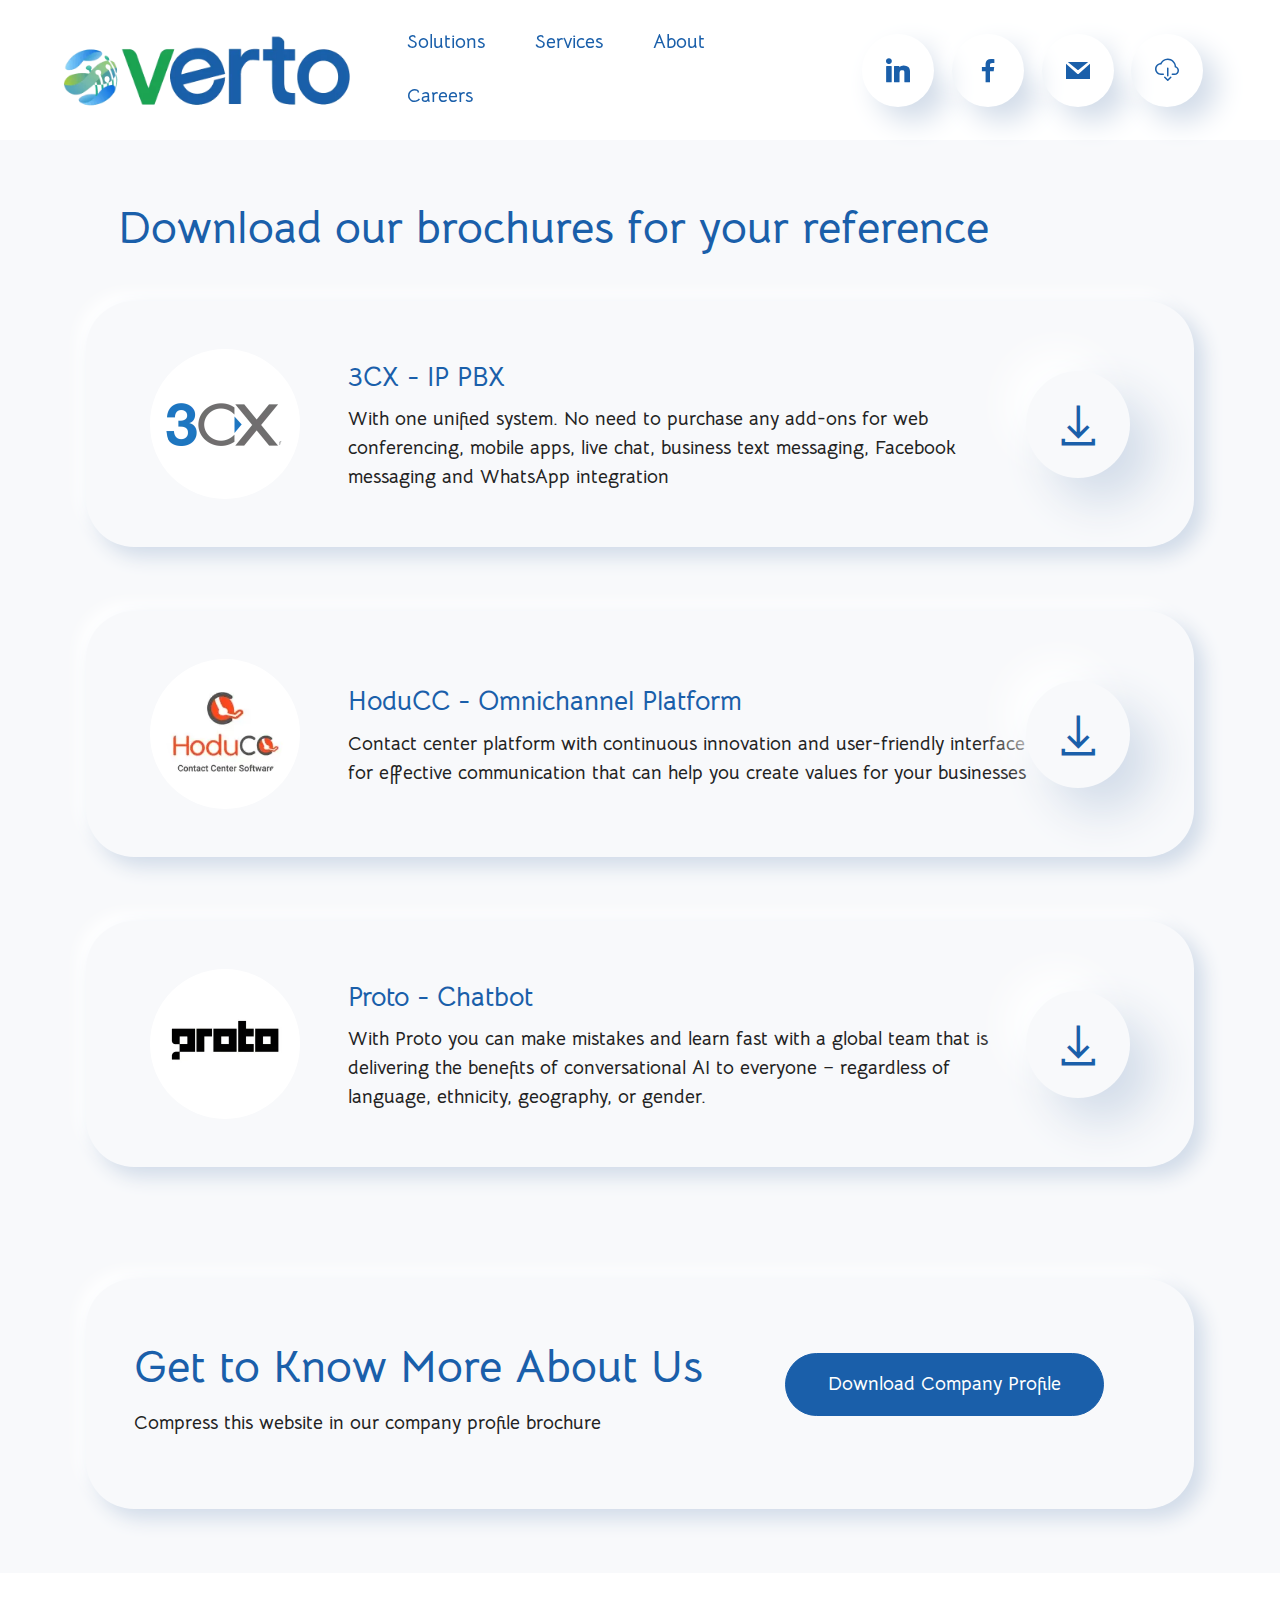
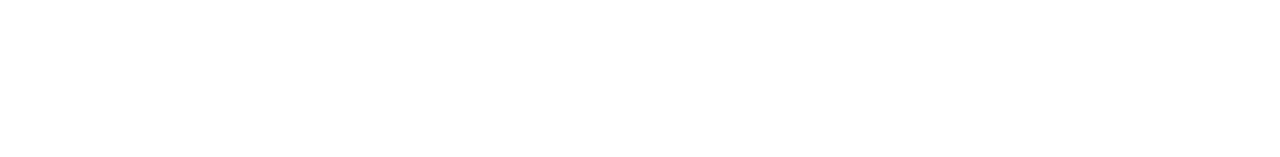
==== commit 619f4f9f: "Veto Website Update" ====
--- a/brochures.html
+++ b/brochures.html
@@ -17,12 +17,13 @@
   <link rel="stylesheet" href="assets/bootstrap/css/bootstrap.min.css">
   <link rel="stylesheet" href="assets/bootstrap/css/bootstrap-grid.min.css">
   <link rel="stylesheet" href="assets/bootstrap/css/bootstrap-reboot.min.css">
+  <link rel="stylesheet" href="assets/popup-overlay-plugin/style.css">
   <link rel="stylesheet" href="assets/dropdown/css/style.css">
   <link rel="stylesheet" href="assets/socicon/css/styles.css">
   <link rel="stylesheet" href="assets/theme/css/style.css">
   <link rel="preload" href="https://fonts.googleapis.com/css?family=Bellota+Text:300,300i,400,400i,700,700i&display=swap" as="style" onload="this.onload=null;this.rel='stylesheet'">
   <noscript><link rel="stylesheet" href="https://fonts.googleapis.com/css?family=Bellota+Text:300,300i,400,400i,700,700i&display=swap"></noscript>
-  <link rel="preload" as="style" href="assets/mobirise/css/mbr-additional.css?v=npmxuD"><link rel="stylesheet" href="assets/mobirise/css/mbr-additional.css?v=npmxuD" type="text/css">
+  <link rel="preload" as="style" href="assets/mobirise/css/mbr-additional.css?v=L2sjm2"><link rel="stylesheet" href="assets/mobirise/css/mbr-additional.css?v=L2sjm2" type="text/css">
 
   
   
@@ -51,7 +52,7 @@
                 </div>
             </button>
             <div class="collapse navbar-collapse" id="navbarSupportedContent">
-                <ul class="navbar-nav nav-dropdown nav-right" data-app-modern-menu="true"><li class="nav-item"><a class="nav-link link text-success text-primary display-7" href="index.html#slider2-a">Solutions</a></li>
+                <ul class="navbar-nav nav-dropdown nav-right" data-app-modern-menu="true"><li class="nav-item"><a class="nav-link link text-success text-primary display-7" href="index.html#features01-5f">Solutions</a></li>
                     <li class="nav-item"><a class="nav-link link text-success text-primary display-7" href="index.html#clients01-b">Services</a></li>
                     <li class="nav-item"><a class="nav-link link text-success text-primary display-7" href="index.html#article01-e">About</a></li><li class="nav-item"><a class="nav-link link text-success text-primary display-7" href="index.html#article01-e">Careers</a></li></ul>
                 <div class="icons-menu">
@@ -87,38 +88,59 @@
             </div>
             <div class="card col-12 col-md-12 col-lg-12">
                 <div class="card-wrapper">
-                    <img src="assets/images/1.webp" alt="Mobirise">
+                    <img src="assets/images/3cx-logo-236x86.webp" alt="3CX">
                     <div class="card-box">
                         <h4 class="card-title mbr-fonts-style mb-2 display-5"><strong>3CX - IP PBX</strong></h4>
                         <h5 class="card-text mbr-fonts-style display-7"><strong>With one unified system. No need to purchase any add-ons for web conferencing, mobile apps, live chat, business text messaging, Facebook messaging and WhatsApp integration</strong></h5>
                     </div>
 
-                    <span class="mbr-iconfont m-auto mobi-mbri-download mobi-mbri"></span>
+                    <a href="assets/files/3CX-Brochure-2023.pdf"><span class="mbr-iconfont m-auto mobi-mbri-download mobi-mbri"></span></a>
 
 
                 </div>
             </div>
             <div class="card col-12 col-md-12 col-lg-12">
                 <div class="card-wrapper">
-                    <img src="assets/images/2.webp" alt="Mobirise">
+                    <img src="assets/images/hodulogo-236x236.webp" alt="HoduCC">
                     <div class="card-box">
                         <h4 class="card-title mbr-fonts-style mb-2 display-5"><strong>HoduCC - Omnichannel Platform</strong></h4>
                         <h5 class="card-text mbr-fonts-style display-7"><strong>Contact center platform with continuous innovation and user-friendly interface for effective communication that can help you create values for your businesses</strong></h5>
                     </div>
-                    <span class="mbr-iconfont m-auto mobi-mbri-download mobi-mbri"></span>
+                    <a href="assets/files/HoduCC-Brochure-2023.pdf"><span class="mbr-iconfont m-auto mobi-mbri-download mobi-mbri"></span></a>
                 </div>
             </div>
             <div class="card col-12 col-md-12 col-lg-12">
                 <div class="card-wrapper">
-                    <img src="assets/images/3.webp" alt="Mobirise">
+                    <img src="assets/images/proto-236x236.webp" alt="Proto">
                     <div class="card-box">
                         <h4 class="card-title mbr-fonts-style mb-2 display-5"><strong>Proto - Chatbot</strong></h4>
                         <h5 class="card-text mbr-fonts-style display-7"><strong>With Proto you can make mistakes and learn fast with a global team that is delivering the benefits of conversational AI to everyone – regardless of language, ethnicity, geography, or gender.</strong></h5>
                     </div>
-                    <span class="mbr-iconfont m-auto mobi-mbri-download mobi-mbri"></span>
+                    <a href="assets/files/Proto-AICX-Brochure-2023.pdf"><span class="mbr-iconfont m-auto mobi-mbri-download mobi-mbri"></span></a>
                 </div>
             </div>
 
+
+        </div>
+    </div>
+</section>
+
+<section class="content3 cid-u814lfYJdB" id="article04-5q">
+    
+    
+
+    
+    <div class="container">
+        <div class="row">
+            <div class="title col-md-12 col-lg-7 md-pb">
+                <h3 class="mbr-section-title mbr-fonts-style align-left mb-3 display-2"><strong>Get to Know More About Us</strong></h3>
+                <h4 class="mbr-section-subtitle align-left mbr-fonts-style display-7"><strong>Compress this website in our company profile brochure</strong></h4>
+            </div>
+
+            <div class="title col-md-12 col-lg-5">
+                <div class="mbr-section-btn align-center"><a class="btn btn-lg btn-success display-7" href="assets/files/Verto-Company-Profile-2023-Q4.pdf">Download Company Profile</a></div>
+
+            </div>
 
         </div>
     </div>
@@ -138,7 +160,7 @@
                     
                     
                     
-                <li class="foot-menu-item mbr-fonts-style display-7"><a href="tel:+63282498686" class="text-primary">+63-2-8249-8686</a></li><li class="foot-menu-item mbr-fonts-style display-7"><a href="mailto:salesteam@vertocommunications.net" class="text-primary">salesteam@vertocommunications.net</a></li><li class="foot-menu-item mbr-fonts-style display-7"><a href="mailto:apply@vertonetworks.com" class="text-primary">apply@vertonetworks.com</a></li></ul>
+                <li class="foot-menu-item mbr-fonts-style display-7"><a href="tel:+63282498686" class="text-white">+63-2-8249-8686</a></li><li class="foot-menu-item mbr-fonts-style display-7"><a href="mailto:salesteam@vertocommunications.net" class="text-white">salesteam@vertocommunications.net</a></li><li class="foot-menu-item mbr-fonts-style display-7"><a href="mailto:apply@vertonetworks.com" class="text-white">apply@vertonetworks.com</a></li></ul>
             </div>
             
             <div class="row row-copirayt">
--- a/assets/popup-overlay-plugin/style.css
+++ b/assets/popup-overlay-plugin/style.css
@@ -0,0 +1,3 @@
+html.is-builder .modal-backdrop.show {
+    display: none !important;
+}--- a/assets/mobirise/css/mbr-additional.css
+++ b/assets/mobirise/css/mbr-additional.css
@@ -96,7 +96,7 @@
   border-radius: 4px;
 }
 .bg-primary {
-  background-color: #ffffff !important;
+  background-color: #1aa351 !important;
 }
 .bg-success {
   background-color: #1a5faa !important;
@@ -112,23 +112,23 @@
 }
 .btn-primary,
 .btn-primary:active {
-  background-color: #ffffff !important;
-  border-color: #ffffff !important;
-  color: #808080 !important;
+  background-color: #1aa351 !important;
+  border-color: #1aa351 !important;
+  color: #ffffff !important;
 }
 .btn-primary:hover,
 .btn-primary:focus,
 .btn-primary.focus,
 .btn-primary.active {
-  color: #666666 !important;
-  background-color: #e6e6e6 !important;
-  border-color: #e6e6e6 !important;
+  color: #ffffff !important;
+  background-color: #13773b !important;
+  border-color: #13773b !important;
 }
 .btn-primary.disabled,
 .btn-primary:disabled {
-  color: #808080 !important;
-  background-color: #e6e6e6 !important;
-  border-color: #e6e6e6 !important;
+  color: #ffffff !important;
+  background-color: #13773b !important;
+  border-color: #13773b !important;
 }
 .btn-secondary,
 .btn-secondary:active {
@@ -274,22 +274,22 @@
 .btn-primary-outline:active {
   background-color: transparent !important;
   border-color: transparent;
-  color: #ffffff;
+  color: #1aa351;
 }
 .btn-primary-outline:hover,
 .btn-primary-outline:focus,
 .btn-primary-outline.focus,
 .btn-primary-outline.active {
-  color: #d4d4d4 !important;
+  color: #0e582c !important;
   background-color: transparent!important;
   border-color: transparent!important;
   box-shadow: none!important;
 }
 .btn-primary-outline.disabled,
 .btn-primary-outline:disabled {
-  color: #808080 !important;
-  background-color: #ffffff !important;
-  border-color: #ffffff !important;
+  color: #ffffff !important;
+  background-color: #1aa351 !important;
+  border-color: #1aa351 !important;
 }
 .btn-secondary-outline,
 .btn-secondary-outline:active {
@@ -439,7 +439,7 @@
   border-color: #fafafa !important;
 }
 .text-primary {
-  color: #ffffff !important;
+  color: #1aa351 !important;
 }
 .text-secondary {
   color: #ea2396 !important;
@@ -465,7 +465,7 @@
 a.text-primary:hover,
 a.text-primary:focus,
 a.text-primary.active {
-  color: #cccccc !important;
+  color: #0c4b25 !important;
 }
 a.text-secondary:hover,
 a.text-secondary:focus,
@@ -506,7 +506,7 @@
   text-decoration: underline;
 }
 .nav-tabs .nav-link.active {
-  color: #ffffff;
+  color: #1aa351;
 }
 .nav-tabs .nav-link:not(.active) {
   color: #232323;
@@ -530,9 +530,9 @@
   border-radius: 100px !important;
 }
 .mbr-gallery-filter li.active .btn {
-  background-color: #ffffff;
-  border-color: #ffffff;
-  color: #8c8c8c;
+  background-color: #1aa351;
+  border-color: #1aa351;
+  color: #ffffff;
 }
 .mbr-gallery-filter li.active .btn:focus {
   box-shadow: none;
@@ -542,11 +542,11 @@
 }
 a,
 a:hover {
-  color: #ffffff;
+  color: #1aa351;
 }
 .mbr-plan-header.bg-primary .mbr-plan-subtitle,
 .mbr-plan-header.bg-primary .mbr-plan-price-desc {
-  color: #ffffff;
+  color: #58e490;
 }
 .mbr-plan-header.bg-success .mbr-plan-subtitle,
 .mbr-plan-header.bg-success .mbr-plan-price-desc {
@@ -580,7 +580,7 @@
 .form-control:hover,
 .form-control:focus {
   box-shadow: rgba(0, 0, 0, 0.07) 0px 1px 1px 0px, rgba(0, 0, 0, 0.07) 0px 1px 3px 0px, rgba(0, 0, 0, 0.03) 0px 0px 0px 1px;
-  border-color: #ffffff !important;
+  border-color: #1aa351 !important;
 }
 .form-control:-webkit-input-placeholder {
   font-family: 'Bellota Text', display;
@@ -592,7 +592,7 @@
   font-size: 1.375rem;
 }
 blockquote {
-  border-color: #ffffff;
+  border-color: #1aa351;
 }
 /* Forms */
 .mbr-form .input-group-btn a.btn {
@@ -610,14 +610,14 @@
 }
 .jq-selectbox li:hover,
 .jq-selectbox li.selected {
-  background-color: #ffffff;
-  color: #000000;
+  background-color: #1aa351;
+  color: #ffffff;
 }
 .jq-number__spin {
   transition: 0.25s ease;
 }
 .jq-number__spin:hover {
-  border-color: #ffffff;
+  border-color: #1aa351;
 }
 .jq-selectbox .jq-selectbox__trigger-arrow,
 .jq-number__spin.minus:after,
@@ -629,14 +629,14 @@
 .jq-selectbox:hover .jq-selectbox__trigger-arrow,
 .jq-number__spin.minus:hover:after,
 .jq-number__spin.plus:hover:after {
-  border-top-color: #ffffff;
-  border-bottom-color: #ffffff;
+  border-top-color: #1aa351;
+  border-bottom-color: #1aa351;
 }
 .xdsoft_datetimepicker .xdsoft_calendar td.xdsoft_default,
 .xdsoft_datetimepicker .xdsoft_calendar td.xdsoft_current,
 .xdsoft_datetimepicker .xdsoft_timepicker .xdsoft_time_box > div > div.xdsoft_current {
-  color: #000000 !important;
-  background-color: #ffffff !important;
+  color: #ffffff !important;
+  background-color: #1aa351 !important;
   box-shadow: none !important;
 }
 .xdsoft_datetimepicker .xdsoft_calendar td:hover,
@@ -667,7 +667,7 @@
   top: 50%;
   left: 50%;
   transform: translateX(-50%) translateY(-50%);
-  background-image: url("data:image/svg+xml;charset=UTF-8,%3csvg width='32' height='32' viewBox='0 0 64 64' xmlns='http://www.w3.org/2000/svg' stroke='%23ffffff' %3e%3cg fill='none' fill-rule='evenodd'%3e%3cg transform='translate(16 16)' stroke-width='2'%3e%3ccircle stroke-opacity='.5' cx='16' cy='16' r='16'/%3e%3cpath d='M32 16c0-9.94-8.06-16-16-16'%3e%3canimateTransform attributeName='transform' type='rotate' from='0 16 16' to='360 16 16' dur='1s' repeatCount='indefinite'/%3e%3c/path%3e%3c/g%3e%3c/g%3e%3c/svg%3e");
+  background-image: url("data:image/svg+xml;charset=UTF-8,%3csvg width='32' height='32' viewBox='0 0 64 64' xmlns='http://www.w3.org/2000/svg' stroke='%231aa351' %3e%3cg fill='none' fill-rule='evenodd'%3e%3cg transform='translate(16 16)' stroke-width='2'%3e%3ccircle stroke-opacity='.5' cx='16' cy='16' r='16'/%3e%3cpath d='M32 16c0-9.94-8.06-16-16-16'%3e%3canimateTransform attributeName='transform' type='rotate' from='0 16 16' to='360 16 16' dur='1s' repeatCount='indefinite'/%3e%3c/path%3e%3c/g%3e%3c/g%3e%3c/svg%3e");
 }
 section.lazy-placeholder:after {
   opacity: 0.5;
@@ -847,7 +847,7 @@
 }
 .cid-u74KuurBWM .dropdown-item:hover,
 .cid-u74KuurBWM .dropdown-item:focus {
-  background: #ffffff !important;
+  background: #1aa351 !important;
   color: white !important;
 }
 .cid-u74KuurBWM .dropdown-item:first-child {
@@ -966,7 +966,7 @@
   width: 30px;
   height: 2px;
   border-right: 5px;
-  background-color: #008ae3;
+  background-color: #1a5faa;
 }
 .cid-u74KuurBWM button.navbar-toggler .hamburger span:nth-child(1) {
   top: 0;
@@ -1047,6 +1047,161 @@
 }
 .cid-u74KuurBWM .icons-menu .mbr-iconfont:hover {
   background: #f2f3f7;
+}
+.cid-u81ne0Jt8M {
+  padding-top: 225px;
+  padding-bottom: 150px;
+  background-image: url("../../../assets/images/background1.webp");
+  background-size: calc(50% - 1rem);
+  background-position: right;
+  background-color: #1a5faa;
+}
+@media (max-width: 992px) {
+  .cid-u81ne0Jt8M {
+    background-size: cover;
+    background-position: center;
+  }
+}
+.cid-u81ne0Jt8M .mbr-section-title {
+  color: #ffffff;
+}
+.cid-u81ne0Jt8M .mbr-text,
+.cid-u81ne0Jt8M .mbr-section-btn {
+  color: #ffffff;
+}
+.cid-u81o1NIBZk {
+  padding-top: 3rem;
+  padding-bottom: 3rem;
+  background-color: #ffffff;
+}
+@media (max-width: 992px) and (max-width: 992px) {
+  .cid-u81o1NIBZk .container {
+    padding: 0 24px;
+  }
+}
+.cid-u81o1NIBZk .card {
+  justify-content: center;
+}
+.cid-u81o1NIBZk .title-wrapper {
+  padding: 0 32px 32px;
+}
+@media (max-width: 992px) {
+  .cid-u81o1NIBZk .title-wrapper {
+    padding: 0 24px 24px;
+  }
+}
+.cid-u81o1NIBZk .title-wrapper .mbr-section-title {
+  margin-bottom: 16px;
+}
+.cid-u81o1NIBZk .title-wrapper .mbr-desc {
+  margin-bottom: 0;
+}
+.cid-u81o1NIBZk .text-wrapper {
+  border-top: 1px solid #1a5faa;
+  display: flex;
+  justify-content: space-between;
+  padding: 32px;
+}
+@media (max-width: 992px) {
+  .cid-u81o1NIBZk .text-wrapper {
+    display: block;
+    padding: 24px;
+  }
+}
+.cid-u81o1NIBZk .text-wrapper .mbr-text {
+  width: 45%;
+}
+@media (max-width: 992px) {
+  .cid-u81o1NIBZk .text-wrapper .mbr-text {
+    width: 100%;
+    margin-bottom: 24px;
+  }
+  .cid-u81o1NIBZk .text-wrapper .mbr-text:last-child {
+    margin-bottom: 0;
+  }
+}
+.cid-u81o1NIBZk .mbr-section-title {
+  color: #F9F6E0;
+}
+.cid-u81o1NIBZk .mbr-desc {
+  color: #1aa351;
+}
+.cid-u81o1NIBZk .mbr-text {
+  color: #232323;
+}
+.cid-u81o1NIBZk .mbr-section-btn {
+  text-align: right;
+}
+.cid-u81o1NIBZk .mbr-section-title,
+.cid-u81o1NIBZk .mbr-section-btn {
+  color: #1a5faa;
+}
+.cid-u81oBYkJTZ {
+  padding-top: 2rem;
+  padding-bottom: 2rem;
+  background-color: #ffffff;
+}
+@media (max-width: 992px) and (max-width: 992px) {
+  .cid-u81oBYkJTZ .container {
+    padding: 0 24px;
+  }
+}
+.cid-u81oBYkJTZ .card {
+  justify-content: center;
+}
+.cid-u81oBYkJTZ .title-wrapper {
+  padding: 0 32px 32px;
+}
+@media (max-width: 992px) {
+  .cid-u81oBYkJTZ .title-wrapper {
+    padding: 0 24px 24px;
+  }
+}
+.cid-u81oBYkJTZ .title-wrapper .mbr-section-title {
+  margin-bottom: 16px;
+}
+.cid-u81oBYkJTZ .title-wrapper .mbr-desc {
+  margin-bottom: 0;
+}
+.cid-u81oBYkJTZ .text-wrapper {
+  border-top: 1px solid #1a5faa;
+  display: flex;
+  justify-content: space-between;
+  padding: 32px;
+}
+@media (max-width: 992px) {
+  .cid-u81oBYkJTZ .text-wrapper {
+    display: block;
+    padding: 24px;
+  }
+}
+.cid-u81oBYkJTZ .text-wrapper .mbr-text {
+  width: 45%;
+}
+@media (max-width: 992px) {
+  .cid-u81oBYkJTZ .text-wrapper .mbr-text {
+    width: 100%;
+    margin-bottom: 24px;
+  }
+  .cid-u81oBYkJTZ .text-wrapper .mbr-text:last-child {
+    margin-bottom: 0;
+  }
+}
+.cid-u81oBYkJTZ .mbr-section-title {
+  color: #F9F6E0;
+}
+.cid-u81oBYkJTZ .mbr-desc {
+  color: #1aa351;
+}
+.cid-u81oBYkJTZ .mbr-text {
+  color: #232323;
+}
+.cid-u81oBYkJTZ .mbr-section-btn {
+  text-align: right;
+}
+.cid-u81oBYkJTZ .mbr-section-title,
+.cid-u81oBYkJTZ .mbr-section-btn {
+  color: #1a5faa;
 }
 .cid-u7LbedBSmZ {
   padding-top: 3rem;
@@ -1297,7 +1452,7 @@
 }
 .cid-u74KuurBWM .dropdown-item:hover,
 .cid-u74KuurBWM .dropdown-item:focus {
-  background: #ffffff !important;
+  background: #1aa351 !important;
   color: white !important;
 }
 .cid-u74KuurBWM .dropdown-item:first-child {
@@ -1416,7 +1571,7 @@
   width: 30px;
   height: 2px;
   border-right: 5px;
-  background-color: #008ae3;
+  background-color: #1a5faa;
 }
 .cid-u74KuurBWM button.navbar-toggler .hamburger span:nth-child(1) {
   top: 0;
@@ -1499,9 +1654,9 @@
   background: #f2f3f7;
 }
 .cid-u74NwwuoLn {
-  padding-top: 7rem;
+  padding-top: 10rem;
   padding-bottom: 7rem;
-  background-color: #1a5faa;
+  background-image: url("../../../assets/images/mbr-6-1920x1280.webp");
 }
 .cid-u74NwwuoLn .row {
   align-items: center;
@@ -1549,7 +1704,7 @@
 .cid-u7EbFpBkNB {
   padding-top: 5rem;
   padding-bottom: 5rem;
-  background-color: #fafafa;
+  background-color: #f8f9fb;
 }
 .cid-u7EbFpBkNB .mbr-fallback-image.disabled {
   display: none;
@@ -1650,46 +1805,15 @@
 .cid-u74S3A6w1w .card-box {
   color: #1a5faa;
 }
-.cid-u74Y8AjINY {
-  padding-top: 7rem;
-  padding-bottom: 7rem;
+.cid-u80MGrKaUa {
+  padding-top: 5rem;
+  padding-bottom: 5rem;
   background-color: #1a5faa;
 }
-.cid-u74Y8AjINY .row {
-  align-items: center;
-}
-@media (max-width: 991px) {
-  .cid-u74Y8AjINY .row {
-    flex-direction: column-reverse;
-  }
-  .cid-u74Y8AjINY .image-wrapper {
-    margin-bottom: 2rem;
-  }
-  .cid-u74Y8AjINY .card-wrapper {
-    padding: 0 1rem;
-  }
-}
-@media (min-width: 992px) {
-  .cid-u74Y8AjINY .card-wrapper {
-    padding-right: 2rem;
-  }
-}
-.cid-u74Y8AjINY .image-wrapper img {
-  width: 100%;
-  object-fit: cover;
-  border-radius: 3rem;
-}
-.cid-u74Y8AjINY .card-title {
-  color: #ffffff;
-}
-.cid-u74Y8AjINY .mbr-text,
-.cid-u74Y8AjINY .mbr-section-btn {
-  color: #ffffff;
-}
-.cid-u74Y8AjINY .mbr-fallback-image.disabled {
+.cid-u80MGrKaUa .mbr-fallback-image.disabled {
   display: none;
 }
-.cid-u74Y8AjINY .mbr-fallback-image {
+.cid-u80MGrKaUa .mbr-fallback-image {
   display: block;
   background-size: cover;
   background-position: center center;
@@ -1698,15 +1822,40 @@
   position: absolute;
   top: 0;
 }
+.cid-u80MGrKaUa .row {
+  flex-direction: row-reverse;
+}
+.cid-u80MGrKaUa .video-wrapper iframe {
+  width: 100%;
+}
+.cid-u80MGrKaUa .mbr-section-title,
+.cid-u80MGrKaUa .mbr-description {
+  text-align: center;
+}
+@media (min-width: 992px) {
+  .cid-u80MGrKaUa .text-wrapper {
+    padding: 2rem;
+  }
+}
+.cid-u80MGrKaUa .mbr-section-title {
+  color: #ffffff;
+}
+.cid-u80MGrKaUa .mbr-section-subtitle {
+  color: #ffffff;
+}
+.cid-u80MGrKaUa .mbr-text {
+  text-align: left;
+  color: #ffffff;
+}
 .cid-u751nn1Fck {
   padding-top: 6rem;
   padding-bottom: 2rem;
-  background-color: #f2f3f7;
+  background-color: #ffffff;
 }
 .cid-u751nn1Fck .mbr-iconfont {
   display: block;
   font-size: 4rem;
-  color: #0196e3;
+  color: #1a5faa;
   margin-bottom: 1.5rem;
 }
 .cid-u751nn1Fck .col-lg-4,
@@ -1762,12 +1911,12 @@
 .cid-u751SoPDwR {
   padding-top: 2rem;
   padding-bottom: 2rem;
-  background-color: #f2f3f7;
+  background-color: #ffffff;
 }
 .cid-u751SoPDwR .mbr-iconfont {
   display: block;
   font-size: 4rem;
-  color: #0196e3;
+  color: #1a5faa;
   margin-bottom: 1.5rem;
 }
 .cid-u751SoPDwR .col-lg-4,
@@ -1823,12 +1972,12 @@
 .cid-u751QXZdTe {
   padding-top: 2rem;
   padding-bottom: 2rem;
-  background-color: #f2f3f7;
+  background-color: #ffffff;
 }
 .cid-u751QXZdTe .mbr-iconfont {
   display: block;
   font-size: 4rem;
-  color: #0196e3;
+  color: #1a5faa;
   margin-bottom: 1.5rem;
 }
 .cid-u751QXZdTe .col-lg-4,
@@ -1884,12 +2033,12 @@
 .cid-u751TKcSSk {
   padding-top: 2rem;
   padding-bottom: 4rem;
-  background-color: #f2f3f7;
+  background-color: #ffffff;
 }
 .cid-u751TKcSSk .mbr-iconfont {
   display: block;
   font-size: 4rem;
-  color: #0196e3;
+  color: #1a5faa;
   margin-bottom: 1.5rem;
 }
 .cid-u751TKcSSk .col-lg-4,
@@ -1941,147 +2090,6 @@
   height: 100%;
   position: absolute;
   top: 0;
-}
-.cid-u7lbAcdICU {
-  padding-top: 5rem;
-  padding-bottom: 5rem;
-  overflow: hidden;
-  background-image: url("../../../assets/images/mbr-1920x1282.webp");
-}
-.cid-u7lbAcdICU::before {
-  content: '';
-  position: absolute;
-  bottom: 0;
-  width: 200vh;
-  height: 25%;
-  background-image: linear-gradient(transparent, #0b3e75 50%);
-  z-index: 1;
-}
-.cid-u7lbAcdICU .mbr-fallback-image.disabled {
-  display: none;
-}
-.cid-u7lbAcdICU .mbr-fallback-image {
-  display: block;
-  background-size: cover;
-  background-position: center center;
-  width: 100%;
-  height: 100%;
-  position: absolute;
-  top: 0;
-}
-@media (max-width: 992px) {
-  .cid-u7lbAcdICU .container {
-    padding: 0 22px;
-  }
-}
-.cid-u7lbAcdICU .row {
-  justify-content: center;
-}
-.cid-u7lbAcdICU .content-wrapper {
-  position: relative;
-  z-index: 1;
-  padding: 100px 0;
-}
-@media (max-width: 992px) {
-  .cid-u7lbAcdICU .content-wrapper {
-    padding: 0;
-  }
-}
-.cid-u7lbAcdICU .content-wrapper .mbr-section-title {
-  margin-bottom: 0;
-}
-.cid-u7lbAcdICU .content-wrapper .mbr-desc {
-  margin-bottom: 10px;
-}
-.cid-u7lbAcdICU .mbr-section-title {
-  color: #ffffff;
-}
-.cid-u7lbAcdICU .mbr-desc {
-  color: #ffffff;
-  text-align: center;
-}
-.cid-u7lbAcdICU .mbr-section-title,
-.cid-u7lbAcdICU .mbr-section-btn {
-  text-align: center;
-}
-.cid-u7lcS4SQOj {
-  padding-top: 5rem;
-  padding-bottom: 5rem;
-  background-color: #ffffff;
-}
-.cid-u7lcS4SQOj .mbr-fallback-image.disabled {
-  display: none;
-}
-.cid-u7lcS4SQOj .mbr-fallback-image {
-  display: block;
-  background-size: cover;
-  background-position: center center;
-  width: 100%;
-  height: 100%;
-  position: absolute;
-  top: 0;
-}
-.cid-u7lcS4SQOj .line {
-  width: 100%;
-  height: 1px;
-  background: currentColor;
-  margin-top: 2rem;
-  margin-bottom: 2rem;
-}
-.cid-u7lcS4SQOj .line2 {
-  width: 100%;
-  height: 1px;
-  background: currentColor;
-  margin-top: 2rem;
-}
-.cid-u7lcS4SQOj .title .num {
-  width: 100%;
-  display: block;
-}
-.cid-u7lcS4SQOj .title .card-title {
-  z-index: 1;
-}
-.cid-u7lcS4SQOj .num {
-  color: #1a5faa;
-}
-.cid-u7lcS4SQOj .item-mb {
-  margin-bottom: 2rem;
-}
-@media (max-width: 767px) {
-  .cid-u7lcS4SQOj .item-mb {
-    margin-bottom: 1rem;
-  }
-}
-@media (max-width: 767px) {
-  .cid-u7lcS4SQOj * {
-    text-align: center !important;
-  }
-  .cid-u7lcS4SQOj .content-column {
-    margin-bottom: 2rem;
-  }
-}
-.cid-u7lcS4SQOj .card-title,
-.cid-u7lcS4SQOj .card-img {
-  color: #1a5faa;
-}
-.cid-u7lcS4SQOj .card-text {
-  color: #232323;
-}
-.cid-u7lcS4SQOj .mbr-section-title,
-.cid-u7lcS4SQOj .card-box {
-  text-align: left;
-}
-.cid-u7lcS4SQOj .mbr-section-title,
-.cid-u7lcS4SQOj .line {
-  color: #291f1e;
-}
-.cid-u7lcS4SQOj .card-text,
-.cid-u7lcS4SQOj .line2 {
-  color: #232323;
-}
-.cid-u7lcS4SQOj .mbr-text,
-.cid-u7lcS4SQOj .mbr-section-btn {
-  color: #1a5faa;
 }
 .cid-u7LbedBSmZ {
   padding-top: 3rem;
@@ -2332,7 +2340,7 @@
 }
 .cid-u6RTffE7RL .dropdown-item:hover,
 .cid-u6RTffE7RL .dropdown-item:focus {
-  background: #ffffff !important;
+  background: #1aa351 !important;
   color: white !important;
 }
 .cid-u6RTffE7RL .dropdown-item:first-child {
@@ -2451,7 +2459,7 @@
   width: 30px;
   height: 2px;
   border-right: 5px;
-  background-color: #008ae3;
+  background-color: #1a5faa;
 }
 .cid-u6RTffE7RL button.navbar-toggler .hamburger span:nth-child(1) {
   top: 0;
@@ -3143,7 +3151,7 @@
 }
 .cid-u6RTffE7RL .dropdown-item:hover,
 .cid-u6RTffE7RL .dropdown-item:focus {
-  background: #ffffff !important;
+  background: #1aa351 !important;
   color: white !important;
 }
 .cid-u6RTffE7RL .dropdown-item:first-child {
@@ -3262,7 +3270,7 @@
   width: 30px;
   height: 2px;
   border-right: 5px;
-  background-color: #008ae3;
+  background-color: #1a5faa;
 }
 .cid-u6RTffE7RL button.navbar-toggler .hamburger span:nth-child(1) {
   top: 0;
@@ -3711,7 +3719,7 @@
 }
 .cid-u6RTffE7RL .dropdown-item:hover,
 .cid-u6RTffE7RL .dropdown-item:focus {
-  background: #ffffff !important;
+  background: #1aa351 !important;
   color: white !important;
 }
 .cid-u6RTffE7RL .dropdown-item:first-child {
@@ -3830,7 +3838,7 @@
   width: 30px;
   height: 2px;
   border-right: 5px;
-  background-color: #008ae3;
+  background-color: #1a5faa;
 }
 .cid-u6RTffE7RL button.navbar-toggler .hamburger span:nth-child(1) {
   top: 0;
@@ -3928,7 +3936,7 @@
   color: #1a5faa;
 }
 .cid-u7CLVKiRdG .mbr-section-subtitle {
-  color: #1a5faa;
+  color: #232323;
   margin-top: 1.5rem;
 }
 .cid-u7CLVKiRdG .cards-container {
@@ -4413,7 +4421,7 @@
 }
 .cid-u6RTffE7RL .dropdown-item:hover,
 .cid-u6RTffE7RL .dropdown-item:focus {
-  background: #ffffff !important;
+  background: #1aa351 !important;
   color: white !important;
 }
 .cid-u6RTffE7RL .dropdown-item:first-child {
@@ -4532,7 +4540,7 @@
   width: 30px;
   height: 2px;
   border-right: 5px;
-  background-color: #008ae3;
+  background-color: #1a5faa;
 }
 .cid-u6RTffE7RL button.navbar-toggler .hamburger span:nth-child(1) {
   top: 0;
@@ -4763,7 +4771,7 @@
   color: #000000;
 }
 .cid-u7Ct5caoMY .mbr-text {
-  color: #1a5faa;
+  color: #232323;
 }
 .cid-u7Ct5caoMY .mbr-section-subtitle,
 .cid-u7Ct5caoMY .mbr-section-btn {
@@ -4871,7 +4879,7 @@
   color: #000000;
 }
 .cid-u7Cta5Gdyz .mbr-text {
-  color: #1a5faa;
+  color: #232323;
 }
 .cid-u7Cta5Gdyz .mbr-section-subtitle,
 .cid-u7Cta5Gdyz .mbr-section-btn {
@@ -5185,7 +5193,7 @@
 }
 .cid-u6RTffE7RL .dropdown-item:hover,
 .cid-u6RTffE7RL .dropdown-item:focus {
-  background: #ffffff !important;
+  background: #1aa351 !important;
   color: white !important;
 }
 .cid-u6RTffE7RL .dropdown-item:first-child {
@@ -5304,7 +5312,7 @@
   width: 30px;
   height: 2px;
   border-right: 5px;
-  background-color: #008ae3;
+  background-color: #1a5faa;
 }
 .cid-u6RTffE7RL button.navbar-toggler .hamburger span:nth-child(1) {
   top: 0;
@@ -5797,7 +5805,7 @@
 }
 .cid-u6RTffE7RL .dropdown-item:hover,
 .cid-u6RTffE7RL .dropdown-item:focus {
-  background: #ffffff !important;
+  background: #1aa351 !important;
   color: white !important;
 }
 .cid-u6RTffE7RL .dropdown-item:first-child {
@@ -5916,7 +5924,7 @@
   width: 30px;
   height: 2px;
   border-right: 5px;
-  background-color: #008ae3;
+  background-color: #1a5faa;
 }
 .cid-u6RTffE7RL button.navbar-toggler .hamburger span:nth-child(1) {
   top: 0;
@@ -5999,7 +6007,7 @@
   background: #f2f3f7;
 }
 .cid-u7xYazbtFp {
-  padding-top: 3rem;
+  padding-top: 6rem;
   padding-bottom: 2rem;
   background-color: #ffffff;
 }
@@ -6057,7 +6065,7 @@
   background-color: #ffffff;
 }
 .cid-u7y2b7kEjb .mbr-text {
-  color: #6c758f;
+  color: #232323;
 }
 .cid-u7y2b7kEjb .mbr-section-subtitle {
   color: #6c758f;
@@ -6123,7 +6131,7 @@
   }
 }
 .cid-u7xZpSy5dd .card-text {
-  color: #6c758f;
+  color: #232323;
 }
 .cid-u7xZpSy5dd .card-title {
   color: #1a5faa;
@@ -6198,7 +6206,7 @@
   }
 }
 .cid-u7xZEQYHgj .card-text {
-  color: #6c758f;
+  color: #232323;
 }
 .cid-u7xZEQYHgj .card-title {
   color: #1a5faa;
@@ -6273,7 +6281,7 @@
   }
 }
 .cid-u7xZFqdItj .card-text {
-  color: #6c758f;
+  color: #232323;
 }
 .cid-u7xZFqdItj .card-title {
   color: #1a5faa;
@@ -6596,7 +6604,7 @@
 }
 .cid-u6RTffE7RL .dropdown-item:hover,
 .cid-u6RTffE7RL .dropdown-item:focus {
-  background: #ffffff !important;
+  background: #1aa351 !important;
   color: white !important;
 }
 .cid-u6RTffE7RL .dropdown-item:first-child {
@@ -6715,7 +6723,7 @@
   width: 30px;
   height: 2px;
   border-right: 5px;
-  background-color: #008ae3;
+  background-color: #1a5faa;
 }
 .cid-u6RTffE7RL button.navbar-toggler .hamburger span:nth-child(1) {
   top: 0;
@@ -6798,7 +6806,7 @@
   background: #f2f3f7;
 }
 .cid-u7xmEKLG3n {
-  padding-top: 90px;
+  padding-top: 120px;
   padding-bottom: 90px;
   background-image: url("../../../assets/images/mbr-1920x1252.webp");
 }
@@ -7395,7 +7403,7 @@
 }
 .cid-u6RTffE7RL .dropdown-item:hover,
 .cid-u6RTffE7RL .dropdown-item:focus {
-  background: #ffffff !important;
+  background: #1aa351 !important;
   color: white !important;
 }
 .cid-u6RTffE7RL .dropdown-item:first-child {
@@ -7514,7 +7522,7 @@
   width: 30px;
   height: 2px;
   border-right: 5px;
-  background-color: #008ae3;
+  background-color: #1a5faa;
 }
 .cid-u6RTffE7RL button.navbar-toggler .hamburger span:nth-child(1) {
   top: 0;
@@ -7623,7 +7631,7 @@
   top: 0;
 }
 .cid-u6RWKQDRRu {
-  padding-top: 5rem;
+  padding-top: 6rem;
   padding-bottom: 3rem;
   background-color: #ffffff;
 }
@@ -7635,137 +7643,131 @@
   color: #232323;
   text-align: center;
 }
-.cid-u6Sut30b5a {
-  padding-top: 3rem;
-  padding-bottom: 4rem;
+.cid-u7ZSvUSDZ2 {
+  padding-top: 4rem;
+  padding-bottom: 5rem;
   background-color: #ffffff;
 }
-.cid-u6Sut30b5a .wrap {
-  width: 100%;
-  padding: 0 1rem;
-}
-@media (min-width: 1200px) {
-  .cid-u6Sut30b5a .container {
-    max-width: 1130px;
-  }
-}
-.cid-u6Sut30b5a .item-content {
-  padding: 0 1rem;
-}
-.cid-u6Sut30b5a img,
-.cid-u6Sut30b5a .item-img {
+.cid-u7ZSvUSDZ2 .mbr-fallback-image.disabled {
+  display: none;
+}
+.cid-u7ZSvUSDZ2 .mbr-fallback-image {
+  display: block;
+  background-size: cover;
+  background-position: center center;
+  width: 100%;
+  height: 100%;
+  position: absolute;
+  top: 0;
+}
+.cid-u7ZSvUSDZ2 .container-fluid {
+  padding: 0 45px;
+}
+@media (max-width: 992px) {
+  .cid-u7ZSvUSDZ2 .container-fluid {
+    padding: 0 25px;
+  }
+}
+@media (max-width: 992px) {
+  .cid-u7ZSvUSDZ2 .container {
+    padding: 0 25px;
+  }
+}
+.cid-u7ZSvUSDZ2 .row {
+  justify-content: center;
+}
+.cid-u7ZSvUSDZ2 .title-wrapper .mbr-section-title {
+  margin-bottom: 50px;
+}
+.cid-u7ZSvUSDZ2 .item {
+  margin-bottom: 30px;
+}
+.cid-u7ZSvUSDZ2 .item:hover .item-wrapper .item-img img,
+.cid-u7ZSvUSDZ2 .item:focus .item-wrapper .item-img img {
+  transform: translateY(-30px);
+}
+.cid-u7ZSvUSDZ2 .item:hover .item-wrapper .item-img::before,
+.cid-u7ZSvUSDZ2 .item:focus .item-wrapper .item-img::before {
+  transform: translateY(-30px);
+}
+.cid-u7ZSvUSDZ2 .item:hover .item-wrapper .mbr-section-btn,
+.cid-u7ZSvUSDZ2 .item:focus .item-wrapper .mbr-section-btn {
+  transform: translateY(-1px);
+}
+.cid-u7ZSvUSDZ2 .item .item-wrapper {
+  position: relative;
+  overflow: hidden;
+  border-radius: 0 !important;
+}
+.cid-u7ZSvUSDZ2 .item .item-wrapper .item-img {
+  height: 450px;
+  position: relative;
+  display: flex;
+  align-items: center;
+  justify-content: center;
+}
+@media (max-width: 992px) {
+  .cid-u7ZSvUSDZ2 .item .item-wrapper .item-img {
+    height: 350px;
+  }
+}
+.cid-u7ZSvUSDZ2 .item .item-wrapper .item-img img {
+  height: 100%;
+  width: 100%;
   object-fit: cover;
-}
-@media (min-width: 1400px) {
-  .cid-u6Sut30b5a img,
-  .cid-u6Sut30b5a .item-img {
-    height: 260px;
-  }
-}
-.cid-u6Sut30b5a .item:focus,
-.cid-u6Sut30b5a span:focus {
-  outline: none;
-}
-.cid-u6Sut30b5a .item-wrapper {
-  position: relative;
-}
-.cid-u6Sut30b5a .slide-content {
-  position: relative;
-  border-radius: 8px;
-  background: #1a5faa;
-  height: auto;
-  display: flex;
-  overflow: hidden;
-  flex-flow: column nowrap;
-}
-.cid-u6Sut30b5a .mbr-text {
-  text-align: center;
+  transition: all 0.3s ease-in-out;
+}
+.cid-u7ZSvUSDZ2 .item .item-wrapper .item-img .item-title {
+  position: absolute;
+  width: 100%;
+  padding: 0 20px;
+  margin-bottom: 0;
+  z-index: 1;
+}
+.cid-u7ZSvUSDZ2 .item .item-wrapper .item-img::before {
+  content: '';
+  position: absolute;
+  top: 0;
+  left: 0;
+  width: 100%;
+  height: 100%;
+  background-color: #1a5faa;
+  opacity: .2;
+  pointer-events: none;
+  transition: all 0.3s ease-in-out;
+  z-index: 1;
+}
+.cid-u7ZSvUSDZ2 .item .item-wrapper .mbr-section-btn {
+  position: absolute;
+  left: 0;
+  bottom: 0;
+  width: 100%;
+  transform: translateY(100%);
+  transition: all 0.3s ease-in-out;
+  z-index: 1;
+}
+.cid-u7ZSvUSDZ2 .item .item-wrapper .mbr-section-btn .btn {
+  width: 100%;
+  max-width: 100% !important;
+  box-shadow: none;
+  margin-bottom: 0;
+  padding: 20px;
+}
+.cid-u7ZSvUSDZ2 .item .item-wrapper .mbr-section-btn .btn:hover,
+.cid-u7ZSvUSDZ2 .item .item-wrapper .mbr-section-btn .btn:focus {
+  box-shadow: none !important;
+  color: #ffffff !important;
+}
+.cid-u7ZSvUSDZ2 .mbr-section-title {
+  color: #1a5faa;
+  text-align: center;
+}
+.cid-u7ZSvUSDZ2 .item-title {
   color: #ffffff;
-}
-.cid-u6Sut30b5a .embla__slide {
-  display: flex;
-  justify-content: center;
-  position: relative;
-  min-width: 255px;
-  max-width: 255px;
-}
-@media (max-width: 768px) {
-  .cid-u6Sut30b5a .embla__slide {
-    min-width: 70%;
-    max-width: initial;
-    margin-left: 1rem !important;
-    margin-right: 1rem !important;
-  }
-}
-.cid-u6Sut30b5a .embla__button--next,
-.cid-u6Sut30b5a .embla__button--prev {
-  display: flex;
-}
-.cid-u6Sut30b5a .embla__button {
-  top: 50%;
-  width: 60px;
-  height: 60px;
-  margin-top: -1.5rem;
-  font-size: 22px;
-  color: #22a5e5;
-  background-color: #ffffff;
-  border-radius: 50%;
-  transition: all 0.3s;
-  position: absolute;
-  display: flex;
-  justify-content: center;
-  align-items: center;
-  display: none;
-}
-@media (max-width: 768px) {
-  .cid-u6Sut30b5a .embla__button {
-    display: none;
-  }
-}
-.cid-u6Sut30b5a .embla__button:disabled {
-  cursor: default;
-  display: none;
-}
-.cid-u6Sut30b5a .embla__button:hover {
-  background-color: #ffffff;
-  color: #f2f3f7;
-}
-.cid-u6Sut30b5a .embla__button.embla__button--prev {
-  left: 0;
-  margin-left: 2.5rem;
-}
-.cid-u6Sut30b5a .embla__button.embla__button--next {
-  right: 0;
-  margin-right: 2.5rem;
-}
-@media (max-width: 767px) {
-  .cid-u6Sut30b5a .embla__button {
-    top: auto;
-  }
-}
-.cid-u6Sut30b5a .embla {
-  position: relative;
-  width: 100%;
-}
-.cid-u6Sut30b5a .embla__viewport {
-  overflow: hidden;
-  width: 100%;
-}
-.cid-u6Sut30b5a .embla__viewport.is-draggable {
-  cursor: grab;
-}
-.cid-u6Sut30b5a .embla__viewport.is-dragging {
-  cursor: grabbing;
-}
-.cid-u6Sut30b5a .embla__container {
-  display: flex;
-  user-select: none;
-  -webkit-touch-callout: none;
-  -khtml-user-select: none;
-  -webkit-tap-highlight-color: transparent;
-}
-.cid-u6Sut30b5a .mbr-section-title {
-  color: #1a5faa;
+  text-align: center;
+}
+.cid-u7ZSvUSDZ2 .item-subtitle {
+  color: #ffffff;
   text-align: center;
 }
 .cid-u6SzyJ6UQS {
@@ -7811,7 +7813,7 @@
   transition: all 0.3s;
 }
 .cid-u6SzyJ6UQS .mbr-iconfont:hover {
-  background: #f8f9fb;
+  background: #f2f3f7;
 }
 .cid-u6SzyJ6UQS img {
   width: 150px;
@@ -7945,7 +7947,7 @@
   top: 0;
 }
 .cid-u6T92u7xAh {
-  padding-top: 4rem;
+  padding-top: 3rem;
   padding-bottom: 4rem;
   background-color: #ffffff;
 }
@@ -8447,7 +8449,7 @@
 }
 .cid-u6RTffE7RL .dropdown-item:hover,
 .cid-u6RTffE7RL .dropdown-item:focus {
-  background: #ffffff !important;
+  background: #1aa351 !important;
   color: white !important;
 }
 .cid-u6RTffE7RL .dropdown-item:first-child {
@@ -8566,7 +8568,7 @@
   width: 30px;
   height: 2px;
   border-right: 5px;
-  background-color: #008ae3;
+  background-color: #1a5faa;
 }
 .cid-u6RTffE7RL button.navbar-toggler .hamburger span:nth-child(1) {
   top: 0;
@@ -8649,9 +8651,9 @@
   background: #f2f3f7;
 }
 .cid-u7KZokG9bh {
-  padding-top: 7rem;
-  padding-bottom: 7rem;
-  background-color: #ffffff;
+  padding-top: 9rem;
+  padding-bottom: 0rem;
+  background-color: #f8f9fb;
 }
 .cid-u7KZokG9bh .title {
   padding: 0 2rem;
@@ -8689,7 +8691,7 @@
   transition: all 0.3s;
 }
 .cid-u7KZokG9bh .mbr-iconfont:hover {
-  background: #f8f9fb;
+  background: #f2f3f7;
 }
 .cid-u7KZokG9bh img {
   width: 150px;
@@ -8732,6 +8734,46 @@
 .cid-u7KZokG9bh .card-text {
   color: #232323;
 }
+.cid-u814lfYJdB {
+  padding-top: 3rem;
+  padding-bottom: 4rem;
+  background-color: #f8f9fb;
+}
+.cid-u814lfYJdB .mbr-section-title {
+  color: #1a5faa;
+}
+.cid-u814lfYJdB .mbr-section-subtitle {
+  color: #232323;
+}
+@media (max-width: 992px) {
+  .cid-u814lfYJdB .align-left {
+    text-align: center;
+  }
+}
+.cid-u814lfYJdB .row {
+  transition: all 0.3s;
+  margin: 0;
+  padding: 4rem 2rem;
+  border-radius: 3rem;
+  box-shadow: 0.6em 0.6em 1.2em #d2dce9, -0.5em -0.5em 1em #ffffff;
+}
+@media (max-width: 767px) {
+  .cid-u814lfYJdB .row {
+    padding: 3rem 2rem;
+  }
+}
+.cid-u814lfYJdB .mbr-fallback-image.disabled {
+  display: none;
+}
+.cid-u814lfYJdB .mbr-fallback-image {
+  display: block;
+  background-size: cover;
+  background-position: center center;
+  width: 100%;
+  height: 100%;
+  position: absolute;
+  top: 0;
+}
 .cid-u7LbedBSmZ {
   padding-top: 3rem;
   padding-bottom: 3rem;
@@ -8812,3 +8854,582 @@
 .cid-u7LbedBSmZ .media-container-row .mbr-text {
   color: #c8c8c8;
 }
+.cid-u74KuurBWM {
+  z-index: 1000;
+  width: 100%;
+  position: relative;
+  min-height: 60px;
+}
+.cid-u74KuurBWM .container {
+  max-width: 1400px;
+  padding: 0 2rem;
+  display: flex;
+  margin: auto;
+}
+@media (max-width: 767px) {
+  .cid-u74KuurBWM .container {
+    padding: 0 ;
+  }
+}
+.cid-u74KuurBWM .navbar {
+  min-height: 140px;
+  transition: all 0.3s;
+  border-bottom: 1px solid transparent;
+  background: #ffffff;
+}
+.cid-u74KuurBWM .navbar.opened {
+  transition: all 0.3s;
+}
+.cid-u74KuurBWM .navbar .dropdown-item {
+  padding: 0.5rem 1.8rem;
+}
+.cid-u74KuurBWM .navbar .navbar-logo img {
+  width: 100%;
+}
+.cid-u74KuurBWM .navbar .navbar-collapse {
+  justify-content: flex-end;
+  z-index: 1;
+}
+.cid-u74KuurBWM .navbar.collapsed {
+  justify-content: center;
+}
+.cid-u74KuurBWM .navbar.collapsed .nav-item .nav-link::before {
+  display: none;
+}
+.cid-u74KuurBWM .navbar.collapsed.opened .dropdown-menu {
+  top: 0;
+}
+@media (min-width: 600px) {
+  .cid-u74KuurBWM .navbar.collapsed.opened:not(.navbar-short) .navbar-collapse {
+    max-height: calc(98.5vh - 5.8rem);
+  }
+}
+.cid-u74KuurBWM .navbar.collapsed .dropdown-menu .dropdown-submenu {
+  left: 0 !important;
+}
+.cid-u74KuurBWM .navbar.collapsed .dropdown-menu .dropdown-item:after {
+  right: auto;
+}
+.cid-u74KuurBWM .navbar.collapsed .dropdown-menu .dropdown-toggle[data-toggle="dropdown-submenu"]:after {
+  margin-left: 0.5rem;
+  margin-top: 0.2rem;
+  border-top: 0.35em solid;
+  border-right: 0.35em solid transparent;
+  border-left: 0.35em solid transparent;
+  border-bottom: 0;
+  top: 41%;
+}
+.cid-u74KuurBWM .navbar.collapsed ul.navbar-nav li {
+  margin: auto;
+}
+.cid-u74KuurBWM .navbar.collapsed .dropdown-menu .dropdown-item {
+  padding: 0.25rem 1.5rem;
+  text-align: center;
+}
+.cid-u74KuurBWM .navbar.collapsed .icons-menu {
+  padding-left: 0;
+  padding-right: 0;
+  padding-top: 0.5rem;
+  padding-bottom: 0.5rem;
+}
+@media (max-width: 991px) {
+  .cid-u74KuurBWM .navbar .nav-item .nav-link::before {
+    display: none;
+  }
+  .cid-u74KuurBWM .navbar.opened .dropdown-menu {
+    top: 0;
+  }
+  .cid-u74KuurBWM .navbar .dropdown-menu .dropdown-submenu {
+    left: 0 !important;
+  }
+  .cid-u74KuurBWM .navbar .dropdown-menu .dropdown-item:after {
+    right: auto;
+  }
+  .cid-u74KuurBWM .navbar .dropdown-menu .dropdown-toggle[data-toggle="dropdown-submenu"]:after {
+    margin-left: 0.5rem;
+    margin-top: 0.2rem;
+    border-top: 0.35em solid;
+    border-right: 0.35em solid transparent;
+    border-left: 0.35em solid transparent;
+    border-bottom: 0;
+    top: 40%;
+  }
+  .cid-u74KuurBWM .navbar .navbar-logo img {
+    height: 3rem !important;
+  }
+  .cid-u74KuurBWM .navbar ul.navbar-nav li {
+    margin: auto;
+  }
+  .cid-u74KuurBWM .navbar .dropdown-menu .dropdown-item {
+    padding: 0.25rem 1.5rem !important;
+    text-align: center;
+  }
+  .cid-u74KuurBWM .navbar .navbar-brand {
+    flex-shrink: initial;
+    flex-basis: auto;
+    word-break: break-word;
+    padding-right: 2rem;
+  }
+  .cid-u74KuurBWM .navbar .navbar-toggler {
+    flex-basis: auto;
+  }
+  .cid-u74KuurBWM .navbar .icons-menu {
+    padding-left: 0;
+    padding-right: 0;
+    padding-top: 2.5rem;
+    padding-bottom: 2.5rem;
+  }
+}
+.cid-u74KuurBWM .navbar.navbar-short {
+  min-height: 110px;
+}
+.cid-u74KuurBWM .navbar.navbar-short .navbar-logo img {
+  height: 2.5rem !important;
+}
+.cid-u74KuurBWM .navbar.navbar-short .navbar-brand {
+  min-height: 60px;
+  padding: 0;
+}
+.cid-u74KuurBWM .nav-link {
+  font-weight: 700;
+  position: relative;
+}
+.cid-u74KuurBWM nav.navbar {
+  position: fixed;
+}
+.cid-u74KuurBWM .dropdown-item:before {
+  font-family: Moririse2 !important;
+  content: "\e966";
+  display: inline-block;
+  width: 0;
+  position: absolute;
+  left: 1rem;
+  top: 0.5rem;
+  margin-right: 0.5rem;
+  line-height: 1;
+  font-size: inherit;
+  vertical-align: middle;
+  text-align: center;
+  overflow: hidden;
+  transform: scale(0, 1);
+  transition: all 0.25s ease-in-out;
+}
+.cid-u74KuurBWM .dropdown-menu {
+  padding: 0;
+  border-radius: 4px;
+}
+.cid-u74KuurBWM .dropdown-item {
+  border-bottom: 1px solid #e6e6e6;
+}
+.cid-u74KuurBWM .dropdown-item:hover,
+.cid-u74KuurBWM .dropdown-item:focus {
+  background: #1aa351 !important;
+  color: white !important;
+}
+.cid-u74KuurBWM .dropdown-item:first-child {
+  border-top-left-radius: 4px;
+  border-top-right-radius: 4px;
+}
+.cid-u74KuurBWM .dropdown-item:last-child {
+  border-bottom: none;
+  border-bottom-left-radius: 4px;
+  border-bottom-right-radius: 4px;
+}
+.cid-u74KuurBWM .nav-dropdown .link {
+  padding: 0 0.3em !important;
+  margin: 0.667em 1em !important;
+}
+.cid-u74KuurBWM .nav-dropdown .link.dropdown-toggle::after {
+  margin-left: 0.5rem;
+  margin-top: 0.2rem;
+}
+.cid-u74KuurBWM .iconfont-wrapper {
+  color: #1a5faa !important;
+  font-size: 1.5rem;
+  padding-right: 0.5rem;
+}
+.cid-u74KuurBWM .dropdown-menu,
+.cid-u74KuurBWM .navbar.opened {
+  background: #ffffff !important;
+}
+.cid-u74KuurBWM .nav-item:focus,
+.cid-u74KuurBWM .nav-link:focus {
+  outline: none;
+}
+.cid-u74KuurBWM .dropdown .dropdown-menu .dropdown-item {
+  width: auto;
+  transition: all 0.25s ease-in-out;
+}
+.cid-u74KuurBWM .dropdown .dropdown-menu .dropdown-item::after {
+  right: 0.5rem;
+}
+.cid-u74KuurBWM .dropdown .dropdown-menu .dropdown-item .mbr-iconfont {
+  margin-right: 0.5rem;
+  vertical-align: sub;
+}
+.cid-u74KuurBWM .dropdown .dropdown-menu .dropdown-item .mbr-iconfont:before {
+  display: inline-block;
+  transform: scale(1, 1);
+  transition: all 0.25s ease-in-out;
+}
+.cid-u74KuurBWM .collapsed .dropdown-menu .dropdown-item:before {
+  display: none;
+}
+.cid-u74KuurBWM .collapsed .dropdown .dropdown-menu .dropdown-item {
+  padding: 0.235em 1.5em 0.235em 1.5em !important;
+  transition: none;
+  margin: 0 !important;
+}
+.cid-u74KuurBWM .navbar-brand {
+  min-height: 70px;
+  flex-shrink: 0;
+  align-items: center;
+  margin-right: 0;
+  padding: 10px 0;
+  transition: all 0.3s;
+  word-break: break-word;
+  z-index: 1;
+}
+.cid-u74KuurBWM .navbar-brand .navbar-caption {
+  line-height: inherit !important;
+}
+.cid-u74KuurBWM .navbar-brand .navbar-logo a {
+  outline: none;
+}
+.cid-u74KuurBWM .dropdown-item.active,
+.cid-u74KuurBWM .dropdown-item:active {
+  background-color: transparent;
+}
+.cid-u74KuurBWM .navbar-expand-lg .navbar-nav .nav-link {
+  padding: 0;
+}
+.cid-u74KuurBWM .nav-dropdown .link.dropdown-toggle {
+  margin-right: 1.667em;
+}
+.cid-u74KuurBWM .nav-dropdown .link.dropdown-toggle[aria-expanded="true"] {
+  margin-right: 0;
+  padding: 0.667em 1.667em;
+}
+.cid-u74KuurBWM .navbar.navbar-expand-lg .dropdown .dropdown-menu {
+  background: #ffffff;
+}
+.cid-u74KuurBWM .navbar.navbar-expand-lg .dropdown .dropdown-menu .dropdown-submenu {
+  margin: 0;
+  left: 100%;
+}
+.cid-u74KuurBWM .navbar .dropdown.open > .dropdown-menu {
+  display: block;
+}
+.cid-u74KuurBWM ul.navbar-nav {
+  flex-wrap: wrap;
+}
+.cid-u74KuurBWM .navbar-buttons {
+  text-align: center;
+  min-width: 170px;
+}
+.cid-u74KuurBWM button.navbar-toggler {
+  outline: none;
+  width: 31px;
+  height: 20px;
+  cursor: pointer;
+  transition: all 0.2s;
+  position: relative;
+  align-self: center;
+}
+.cid-u74KuurBWM button.navbar-toggler .hamburger span {
+  position: absolute;
+  right: 0;
+  width: 30px;
+  height: 2px;
+  border-right: 5px;
+  background-color: #1a5faa;
+}
+.cid-u74KuurBWM button.navbar-toggler .hamburger span:nth-child(1) {
+  top: 0;
+  transition: all 0.2s;
+}
+.cid-u74KuurBWM button.navbar-toggler .hamburger span:nth-child(2) {
+  top: 8px;
+  transition: all 0.15s;
+}
+.cid-u74KuurBWM button.navbar-toggler .hamburger span:nth-child(3) {
+  top: 8px;
+  transition: all 0.15s;
+}
+.cid-u74KuurBWM button.navbar-toggler .hamburger span:nth-child(4) {
+  top: 16px;
+  transition: all 0.2s;
+}
+.cid-u74KuurBWM nav.opened .hamburger span:nth-child(1) {
+  top: 8px;
+  width: 0;
+  opacity: 0;
+  right: 50%;
+  transition: all 0.2s;
+}
+.cid-u74KuurBWM nav.opened .hamburger span:nth-child(2) {
+  transform: rotate(45deg);
+  transition: all 0.25s;
+}
+.cid-u74KuurBWM nav.opened .hamburger span:nth-child(3) {
+  transform: rotate(-45deg);
+  transition: all 0.25s;
+}
+.cid-u74KuurBWM nav.opened .hamburger span:nth-child(4) {
+  top: 8px;
+  width: 0;
+  opacity: 0;
+  right: 50%;
+  transition: all 0.2s;
+}
+.cid-u74KuurBWM .navbar-dropdown {
+  padding: 0 1rem;
+  position: fixed;
+}
+.cid-u74KuurBWM a.nav-link {
+  display: flex;
+  align-items: center;
+  justify-content: center;
+}
+.cid-u74KuurBWM .icons-menu {
+  flex-wrap: nowrap;
+  display: flex;
+  justify-content: center;
+  padding-left: 1rem;
+  padding-right: 1rem;
+  padding-top: 0.3rem;
+  text-align: center;
+}
+@media screen and (-ms-high-contrast: active), (-ms-high-contrast: none) {
+  .cid-u74KuurBWM .navbar {
+    height: 70px;
+  }
+  .cid-u74KuurBWM .navbar.opened {
+    height: auto;
+  }
+  .cid-u74KuurBWM .nav-item .nav-link:hover::before {
+    width: 175%;
+    max-width: calc(100% + 2rem);
+    left: -1rem;
+  }
+}
+.cid-u74KuurBWM .icons-menu .mbr-iconfont {
+  font-size: 1.5rem;
+  padding: 1.5rem!important;
+  margin: 0 0.3rem!important;
+  box-shadow: 0.6em 0.6em 1.2em #d2dce9, -0.5em -0.5em 1em #ffffff;
+  border-radius: 50%;
+  transition: all 0.3s;
+}
+.cid-u74KuurBWM .icons-menu .mbr-iconfont:hover {
+  background: #f2f3f7;
+}
+.cid-u81wuf9JLI {
+  padding-top: 150px;
+  padding-bottom: 75px;
+  background-image: url("../../../assets/images/mbr-7-1920x1280.webp");
+}
+.cid-u81wuf9JLI .mbr-overlay {
+  background-color: #ffffff;
+  opacity: 0.5;
+}
+.cid-u81wuf9JLI .upload {
+  text: h4;
+  padding: 1rem 1rem;
+}
+.cid-u81wuf9JLI .btn {
+  padding: 1rem 3rem;
+  border-radius: 2rem;
+}
+@media (max-width: 767px) {
+  .cid-u81wuf9JLI .col-auto {
+    margin: auto;
+  }
+}
+.cid-u81wuf9JLI textarea {
+  min-height: 200px;
+}
+.cid-u81wuf9JLI .form-control,
+.cid-u81wuf9JLI .field-input {
+  padding: 1.5rem 2rem;
+  box-shadow: inset 1px 1px 2px 0 #d2dce9;
+  background-color: #ffffff;
+  border-radius: 3rem;
+  border: 0!important;
+  color: #000000;
+  transition: 0.4s;
+  outline: none;
+}
+.cid-u81wuf9JLI .form-control::-webkit-input-placeholder,
+.cid-u81wuf9JLI .field-input::-webkit-input-placeholder,
+.cid-u81wuf9JLI .form-control::-webkit-input-placeholder,
+.cid-u81wuf9JLI .field-input::-webkit-input-placeholder {
+  color: #1a5faa;
+}
+.cid-u81wuf9JLI .form-control:-moz-placeholder,
+.cid-u81wuf9JLI .field-input:-moz-placeholder,
+.cid-u81wuf9JLI .form-control:-moz-placeholder,
+.cid-u81wuf9JLI .field-input:-moz-placeholder {
+  color: #1a5faa;
+}
+.cid-u81wuf9JLI .form-control:hover,
+.cid-u81wuf9JLI .field-input:hover,
+.cid-u81wuf9JLI .form-control:focus,
+.cid-u81wuf9JLI .field-input:focus {
+  background-color: #edeff3;
+  color: #232323;
+  border: 0!important;
+  box-shadow: inset 1px 1px 2px 0 #d2dce9;
+  outline: none;
+}
+.cid-u81wuf9JLI .form-control:hover::-webkit-input-placeholder,
+.cid-u81wuf9JLI .field-input:hover::-webkit-input-placeholder,
+.cid-u81wuf9JLI .form-control:focus::-webkit-input-placeholder,
+.cid-u81wuf9JLI .field-input:focus::-webkit-input-placeholder,
+.cid-u81wuf9JLI .form-control:hover::-webkit-input-placeholder,
+.cid-u81wuf9JLI .field-input:hover::-webkit-input-placeholder,
+.cid-u81wuf9JLI .form-control:focus::-webkit-input-placeholder,
+.cid-u81wuf9JLI .field-input:focus::-webkit-input-placeholder {
+  color: #095282;
+}
+.cid-u81wuf9JLI .form-control:hover:-moz-placeholder,
+.cid-u81wuf9JLI .field-input:hover:-moz-placeholder,
+.cid-u81wuf9JLI .form-control:focus:-moz-placeholder,
+.cid-u81wuf9JLI .field-input:focus:-moz-placeholder,
+.cid-u81wuf9JLI .form-control:hover:-moz-placeholder,
+.cid-u81wuf9JLI .field-input:hover:-moz-placeholder,
+.cid-u81wuf9JLI .form-control:focus:-moz-placeholder,
+.cid-u81wuf9JLI .field-input:focus:-moz-placeholder {
+  color: #095282;
+}
+.cid-u81wuf9JLI .jq-number__spin:hover,
+.cid-u81wuf9JLI .jq-number__spin:focus {
+  background-color: #edeff3;
+  color: #ffffff;
+  box-shadow: none;
+  outline: none;
+}
+.cid-u81wuf9JLI .jq-number__spin {
+  background-color: #ffffff;
+  color: #000000;
+  transition: 0.4s;
+  box-shadow: none;
+  outline: none;
+}
+.cid-u81wuf9JLI .jq-selectbox li,
+.cid-u81wuf9JLI .jq-selectbox li {
+  background-color: #ffffff;
+  color: #000000;
+}
+.cid-u81wuf9JLI .jq-selectbox li:hover,
+.cid-u81wuf9JLI .jq-selectbox li.selected {
+  background-color: #edeff3;
+  color: #000000;
+}
+.cid-u81wuf9JLI .jq-selectbox:hover .jq-selectbox__trigger-arrow,
+.cid-u81wuf9JLI .jq-number__spin.minus:hover:after,
+.cid-u81wuf9JLI .jq-number__spin.plus:hover:after {
+  border-top-color: #ffffff;
+  border-bottom-color: #ffffff;
+}
+.cid-u81wuf9JLI .jq-selectbox .jq-selectbox__trigger-arrow,
+.cid-u81wuf9JLI .jq-number__spin.minus:after,
+.cid-u81wuf9JLI .jq-number__spin.plus:after {
+  border-top-color: #edeff3;
+  border-bottom-color: #edeff3;
+}
+.cid-u81wuf9JLI input::-webkit-clear-button {
+  display: none;
+}
+.cid-u81wuf9JLI input::-webkit-inner-spin-button {
+  display: none;
+}
+.cid-u81wuf9JLI input::-webkit-outer-spin-button {
+  display: none;
+}
+.cid-u81wuf9JLI input::-webkit-calendar-picker-indicator {
+  display: none;
+}
+.cid-u81wuf9JLI H4 {
+  color: #095282;
+}
+.cid-u7LbedBSmZ {
+  padding-top: 3rem;
+  padding-bottom: 3rem;
+  background-color: #0b3e75;
+}
+.cid-u7LbedBSmZ .row-links {
+  width: 100%;
+  justify-content: center;
+}
+.cid-u7LbedBSmZ .social-row {
+  width: 100%;
+  justify-content: center;
+}
+.cid-u7LbedBSmZ .media-container-row {
+  flex-direction: column;
+  justify-content: center;
+  align-items: center;
+}
+.cid-u7LbedBSmZ .media-container-row .foot-menu {
+  list-style: none;
+  display: flex;
+  justify-content: center;
+  flex-wrap: wrap;
+  padding: 0;
+  margin-bottom: 1rem;
+}
+.cid-u7LbedBSmZ .media-container-row .foot-menu li {
+  padding: 0 1.5rem 1rem 1.5rem;
+}
+.cid-u7LbedBSmZ .media-container-row .foot-menu li:hover {
+  color: #ea2396;
+}
+.cid-u7LbedBSmZ .media-container-row .foot-menu li p {
+  margin: 0;
+}
+.cid-u7LbedBSmZ .media-container-row .social-list {
+  padding-left: 0;
+  margin-bottom: 0;
+  list-style: none;
+  display: flex;
+  flex-wrap: wrap;
+  justify-content: flex-end;
+}
+.cid-u7LbedBSmZ .media-container-row .social-list .mbr-iconfont-social {
+  font-size: 1.5rem;
+  color: #ffffff;
+}
+.cid-u7LbedBSmZ .media-container-row .social-list .soc-item {
+  margin: 0 .5rem;
+}
+.cid-u7LbedBSmZ .media-container-row .social-list a {
+  margin: 0;
+  opacity: .5;
+  transition: .2s linear;
+}
+.cid-u7LbedBSmZ .media-container-row .social-list a:hover {
+  opacity: 1;
+}
+@media (max-width: 767px) {
+  .cid-u7LbedBSmZ .media-container-row .social-list {
+    -webkit-justify-content: center;
+    justify-content: center;
+  }
+}
+.cid-u7LbedBSmZ .media-container-row .row-copirayt {
+  word-break: break-word;
+  width: 100%;
+}
+.cid-u7LbedBSmZ .media-container-row .row-copirayt p {
+  width: 100%;
+}
+@media (max-width: 767px) {
+  .cid-u7LbedBSmZ .foot-menu {
+    display: flex;
+    flex-direction: column;
+  }
+}
+.cid-u7LbedBSmZ .media-container-row .mbr-text {
+  color: #c8c8c8;
+}
--- a/assets/mobirise/css/mbr-additional.css
+++ b/assets/mobirise/css/mbr-additional.css
@@ -96,7 +96,7 @@
   border-radius: 4px;
 }
 .bg-primary {
-  background-color: #ffffff !important;
+  background-color: #1aa351 !important;
 }
 .bg-success {
   background-color: #1a5faa !important;
@@ -112,23 +112,23 @@
 }
 .btn-primary,
 .btn-primary:active {
-  background-color: #ffffff !important;
-  border-color: #ffffff !important;
-  color: #808080 !important;
+  background-color: #1aa351 !important;
+  border-color: #1aa351 !important;
+  color: #ffffff !important;
 }
 .btn-primary:hover,
 .btn-primary:focus,
 .btn-primary.focus,
 .btn-primary.active {
-  color: #666666 !important;
-  background-color: #e6e6e6 !important;
-  border-color: #e6e6e6 !important;
+  color: #ffffff !important;
+  background-color: #13773b !important;
+  border-color: #13773b !important;
 }
 .btn-primary.disabled,
 .btn-primary:disabled {
-  color: #808080 !important;
-  background-color: #e6e6e6 !important;
-  border-color: #e6e6e6 !important;
+  color: #ffffff !important;
+  background-color: #13773b !important;
+  border-color: #13773b !important;
 }
 .btn-secondary,
 .btn-secondary:active {
@@ -274,22 +274,22 @@
 .btn-primary-outline:active {
   background-color: transparent !important;
   border-color: transparent;
-  color: #ffffff;
+  color: #1aa351;
 }
 .btn-primary-outline:hover,
 .btn-primary-outline:focus,
 .btn-primary-outline.focus,
 .btn-primary-outline.active {
-  color: #d4d4d4 !important;
+  color: #0e582c !important;
   background-color: transparent!important;
   border-color: transparent!important;
   box-shadow: none!important;
 }
 .btn-primary-outline.disabled,
 .btn-primary-outline:disabled {
-  color: #808080 !important;
-  background-color: #ffffff !important;
-  border-color: #ffffff !important;
+  color: #ffffff !important;
+  background-color: #1aa351 !important;
+  border-color: #1aa351 !important;
 }
 .btn-secondary-outline,
 .btn-secondary-outline:active {
@@ -439,7 +439,7 @@
   border-color: #fafafa !important;
 }
 .text-primary {
-  color: #ffffff !important;
+  color: #1aa351 !important;
 }
 .text-secondary {
   color: #ea2396 !important;
@@ -465,7 +465,7 @@
 a.text-primary:hover,
 a.text-primary:focus,
 a.text-primary.active {
-  color: #cccccc !important;
+  color: #0c4b25 !important;
 }
 a.text-secondary:hover,
 a.text-secondary:focus,
@@ -506,7 +506,7 @@
   text-decoration: underline;
 }
 .nav-tabs .nav-link.active {
-  color: #ffffff;
+  color: #1aa351;
 }
 .nav-tabs .nav-link:not(.active) {
   color: #232323;
@@ -530,9 +530,9 @@
   border-radius: 100px !important;
 }
 .mbr-gallery-filter li.active .btn {
-  background-color: #ffffff;
-  border-color: #ffffff;
-  color: #8c8c8c;
+  background-color: #1aa351;
+  border-color: #1aa351;
+  color: #ffffff;
 }
 .mbr-gallery-filter li.active .btn:focus {
   box-shadow: none;
@@ -542,11 +542,11 @@
 }
 a,
 a:hover {
-  color: #ffffff;
+  color: #1aa351;
 }
 .mbr-plan-header.bg-primary .mbr-plan-subtitle,
 .mbr-plan-header.bg-primary .mbr-plan-price-desc {
-  color: #ffffff;
+  color: #58e490;
 }
 .mbr-plan-header.bg-success .mbr-plan-subtitle,
 .mbr-plan-header.bg-success .mbr-plan-price-desc {
@@ -580,7 +580,7 @@
 .form-control:hover,
 .form-control:focus {
   box-shadow: rgba(0, 0, 0, 0.07) 0px 1px 1px 0px, rgba(0, 0, 0, 0.07) 0px 1px 3px 0px, rgba(0, 0, 0, 0.03) 0px 0px 0px 1px;
-  border-color: #ffffff !important;
+  border-color: #1aa351 !important;
 }
 .form-control:-webkit-input-placeholder {
   font-family: 'Bellota Text', display;
@@ -592,7 +592,7 @@
   font-size: 1.375rem;
 }
 blockquote {
-  border-color: #ffffff;
+  border-color: #1aa351;
 }
 /* Forms */
 .mbr-form .input-group-btn a.btn {
@@ -610,14 +610,14 @@
 }
 .jq-selectbox li:hover,
 .jq-selectbox li.selected {
-  background-color: #ffffff;
-  color: #000000;
+  background-color: #1aa351;
+  color: #ffffff;
 }
 .jq-number__spin {
   transition: 0.25s ease;
 }
 .jq-number__spin:hover {
-  border-color: #ffffff;
+  border-color: #1aa351;
 }
 .jq-selectbox .jq-selectbox__trigger-arrow,
 .jq-number__spin.minus:after,
@@ -629,14 +629,14 @@
 .jq-selectbox:hover .jq-selectbox__trigger-arrow,
 .jq-number__spin.minus:hover:after,
 .jq-number__spin.plus:hover:after {
-  border-top-color: #ffffff;
-  border-bottom-color: #ffffff;
+  border-top-color: #1aa351;
+  border-bottom-color: #1aa351;
 }
 .xdsoft_datetimepicker .xdsoft_calendar td.xdsoft_default,
 .xdsoft_datetimepicker .xdsoft_calendar td.xdsoft_current,
 .xdsoft_datetimepicker .xdsoft_timepicker .xdsoft_time_box > div > div.xdsoft_current {
-  color: #000000 !important;
-  background-color: #ffffff !important;
+  color: #ffffff !important;
+  background-color: #1aa351 !important;
   box-shadow: none !important;
 }
 .xdsoft_datetimepicker .xdsoft_calendar td:hover,
@@ -667,7 +667,7 @@
   top: 50%;
   left: 50%;
   transform: translateX(-50%) translateY(-50%);
-  background-image: url("data:image/svg+xml;charset=UTF-8,%3csvg width='32' height='32' viewBox='0 0 64 64' xmlns='http://www.w3.org/2000/svg' stroke='%23ffffff' %3e%3cg fill='none' fill-rule='evenodd'%3e%3cg transform='translate(16 16)' stroke-width='2'%3e%3ccircle stroke-opacity='.5' cx='16' cy='16' r='16'/%3e%3cpath d='M32 16c0-9.94-8.06-16-16-16'%3e%3canimateTransform attributeName='transform' type='rotate' from='0 16 16' to='360 16 16' dur='1s' repeatCount='indefinite'/%3e%3c/path%3e%3c/g%3e%3c/g%3e%3c/svg%3e");
+  background-image: url("data:image/svg+xml;charset=UTF-8,%3csvg width='32' height='32' viewBox='0 0 64 64' xmlns='http://www.w3.org/2000/svg' stroke='%231aa351' %3e%3cg fill='none' fill-rule='evenodd'%3e%3cg transform='translate(16 16)' stroke-width='2'%3e%3ccircle stroke-opacity='.5' cx='16' cy='16' r='16'/%3e%3cpath d='M32 16c0-9.94-8.06-16-16-16'%3e%3canimateTransform attributeName='transform' type='rotate' from='0 16 16' to='360 16 16' dur='1s' repeatCount='indefinite'/%3e%3c/path%3e%3c/g%3e%3c/g%3e%3c/svg%3e");
 }
 section.lazy-placeholder:after {
   opacity: 0.5;
@@ -847,7 +847,7 @@
 }
 .cid-u74KuurBWM .dropdown-item:hover,
 .cid-u74KuurBWM .dropdown-item:focus {
-  background: #ffffff !important;
+  background: #1aa351 !important;
   color: white !important;
 }
 .cid-u74KuurBWM .dropdown-item:first-child {
@@ -966,7 +966,7 @@
   width: 30px;
   height: 2px;
   border-right: 5px;
-  background-color: #008ae3;
+  background-color: #1a5faa;
 }
 .cid-u74KuurBWM button.navbar-toggler .hamburger span:nth-child(1) {
   top: 0;
@@ -1047,6 +1047,161 @@
 }
 .cid-u74KuurBWM .icons-menu .mbr-iconfont:hover {
   background: #f2f3f7;
+}
+.cid-u81ne0Jt8M {
+  padding-top: 225px;
+  padding-bottom: 150px;
+  background-image: url("../../../assets/images/background1.webp");
+  background-size: calc(50% - 1rem);
+  background-position: right;
+  background-color: #1a5faa;
+}
+@media (max-width: 992px) {
+  .cid-u81ne0Jt8M {
+    background-size: cover;
+    background-position: center;
+  }
+}
+.cid-u81ne0Jt8M .mbr-section-title {
+  color: #ffffff;
+}
+.cid-u81ne0Jt8M .mbr-text,
+.cid-u81ne0Jt8M .mbr-section-btn {
+  color: #ffffff;
+}
+.cid-u81o1NIBZk {
+  padding-top: 3rem;
+  padding-bottom: 3rem;
+  background-color: #ffffff;
+}
+@media (max-width: 992px) and (max-width: 992px) {
+  .cid-u81o1NIBZk .container {
+    padding: 0 24px;
+  }
+}
+.cid-u81o1NIBZk .card {
+  justify-content: center;
+}
+.cid-u81o1NIBZk .title-wrapper {
+  padding: 0 32px 32px;
+}
+@media (max-width: 992px) {
+  .cid-u81o1NIBZk .title-wrapper {
+    padding: 0 24px 24px;
+  }
+}
+.cid-u81o1NIBZk .title-wrapper .mbr-section-title {
+  margin-bottom: 16px;
+}
+.cid-u81o1NIBZk .title-wrapper .mbr-desc {
+  margin-bottom: 0;
+}
+.cid-u81o1NIBZk .text-wrapper {
+  border-top: 1px solid #1a5faa;
+  display: flex;
+  justify-content: space-between;
+  padding: 32px;
+}
+@media (max-width: 992px) {
+  .cid-u81o1NIBZk .text-wrapper {
+    display: block;
+    padding: 24px;
+  }
+}
+.cid-u81o1NIBZk .text-wrapper .mbr-text {
+  width: 45%;
+}
+@media (max-width: 992px) {
+  .cid-u81o1NIBZk .text-wrapper .mbr-text {
+    width: 100%;
+    margin-bottom: 24px;
+  }
+  .cid-u81o1NIBZk .text-wrapper .mbr-text:last-child {
+    margin-bottom: 0;
+  }
+}
+.cid-u81o1NIBZk .mbr-section-title {
+  color: #F9F6E0;
+}
+.cid-u81o1NIBZk .mbr-desc {
+  color: #1aa351;
+}
+.cid-u81o1NIBZk .mbr-text {
+  color: #232323;
+}
+.cid-u81o1NIBZk .mbr-section-btn {
+  text-align: right;
+}
+.cid-u81o1NIBZk .mbr-section-title,
+.cid-u81o1NIBZk .mbr-section-btn {
+  color: #1a5faa;
+}
+.cid-u81oBYkJTZ {
+  padding-top: 2rem;
+  padding-bottom: 2rem;
+  background-color: #ffffff;
+}
+@media (max-width: 992px) and (max-width: 992px) {
+  .cid-u81oBYkJTZ .container {
+    padding: 0 24px;
+  }
+}
+.cid-u81oBYkJTZ .card {
+  justify-content: center;
+}
+.cid-u81oBYkJTZ .title-wrapper {
+  padding: 0 32px 32px;
+}
+@media (max-width: 992px) {
+  .cid-u81oBYkJTZ .title-wrapper {
+    padding: 0 24px 24px;
+  }
+}
+.cid-u81oBYkJTZ .title-wrapper .mbr-section-title {
+  margin-bottom: 16px;
+}
+.cid-u81oBYkJTZ .title-wrapper .mbr-desc {
+  margin-bottom: 0;
+}
+.cid-u81oBYkJTZ .text-wrapper {
+  border-top: 1px solid #1a5faa;
+  display: flex;
+  justify-content: space-between;
+  padding: 32px;
+}
+@media (max-width: 992px) {
+  .cid-u81oBYkJTZ .text-wrapper {
+    display: block;
+    padding: 24px;
+  }
+}
+.cid-u81oBYkJTZ .text-wrapper .mbr-text {
+  width: 45%;
+}
+@media (max-width: 992px) {
+  .cid-u81oBYkJTZ .text-wrapper .mbr-text {
+    width: 100%;
+    margin-bottom: 24px;
+  }
+  .cid-u81oBYkJTZ .text-wrapper .mbr-text:last-child {
+    margin-bottom: 0;
+  }
+}
+.cid-u81oBYkJTZ .mbr-section-title {
+  color: #F9F6E0;
+}
+.cid-u81oBYkJTZ .mbr-desc {
+  color: #1aa351;
+}
+.cid-u81oBYkJTZ .mbr-text {
+  color: #232323;
+}
+.cid-u81oBYkJTZ .mbr-section-btn {
+  text-align: right;
+}
+.cid-u81oBYkJTZ .mbr-section-title,
+.cid-u81oBYkJTZ .mbr-section-btn {
+  color: #1a5faa;
 }
 .cid-u7LbedBSmZ {
   padding-top: 3rem;
@@ -1297,7 +1452,7 @@
 }
 .cid-u74KuurBWM .dropdown-item:hover,
 .cid-u74KuurBWM .dropdown-item:focus {
-  background: #ffffff !important;
+  background: #1aa351 !important;
   color: white !important;
 }
 .cid-u74KuurBWM .dropdown-item:first-child {
@@ -1416,7 +1571,7 @@
   width: 30px;
   height: 2px;
   border-right: 5px;
-  background-color: #008ae3;
+  background-color: #1a5faa;
 }
 .cid-u74KuurBWM button.navbar-toggler .hamburger span:nth-child(1) {
   top: 0;
@@ -1499,9 +1654,9 @@
   background: #f2f3f7;
 }
 .cid-u74NwwuoLn {
-  padding-top: 7rem;
+  padding-top: 10rem;
   padding-bottom: 7rem;
-  background-color: #1a5faa;
+  background-image: url("../../../assets/images/mbr-6-1920x1280.webp");
 }
 .cid-u74NwwuoLn .row {
   align-items: center;
@@ -1549,7 +1704,7 @@
 .cid-u7EbFpBkNB {
   padding-top: 5rem;
   padding-bottom: 5rem;
-  background-color: #fafafa;
+  background-color: #f8f9fb;
 }
 .cid-u7EbFpBkNB .mbr-fallback-image.disabled {
   display: none;
@@ -1650,46 +1805,15 @@
 .cid-u74S3A6w1w .card-box {
   color: #1a5faa;
 }
-.cid-u74Y8AjINY {
-  padding-top: 7rem;
-  padding-bottom: 7rem;
+.cid-u80MGrKaUa {
+  padding-top: 5rem;
+  padding-bottom: 5rem;
   background-color: #1a5faa;
 }
-.cid-u74Y8AjINY .row {
-  align-items: center;
-}
-@media (max-width: 991px) {
-  .cid-u74Y8AjINY .row {
-    flex-direction: column-reverse;
-  }
-  .cid-u74Y8AjINY .image-wrapper {
-    margin-bottom: 2rem;
-  }
-  .cid-u74Y8AjINY .card-wrapper {
-    padding: 0 1rem;
-  }
-}
-@media (min-width: 992px) {
-  .cid-u74Y8AjINY .card-wrapper {
-    padding-right: 2rem;
-  }
-}
-.cid-u74Y8AjINY .image-wrapper img {
-  width: 100%;
-  object-fit: cover;
-  border-radius: 3rem;
-}
-.cid-u74Y8AjINY .card-title {
-  color: #ffffff;
-}
-.cid-u74Y8AjINY .mbr-text,
-.cid-u74Y8AjINY .mbr-section-btn {
-  color: #ffffff;
-}
-.cid-u74Y8AjINY .mbr-fallback-image.disabled {
+.cid-u80MGrKaUa .mbr-fallback-image.disabled {
   display: none;
 }
-.cid-u74Y8AjINY .mbr-fallback-image {
+.cid-u80MGrKaUa .mbr-fallback-image {
   display: block;
   background-size: cover;
   background-position: center center;
@@ -1698,15 +1822,40 @@
   position: absolute;
   top: 0;
 }
+.cid-u80MGrKaUa .row {
+  flex-direction: row-reverse;
+}
+.cid-u80MGrKaUa .video-wrapper iframe {
+  width: 100%;
+}
+.cid-u80MGrKaUa .mbr-section-title,
+.cid-u80MGrKaUa .mbr-description {
+  text-align: center;
+}
+@media (min-width: 992px) {
+  .cid-u80MGrKaUa .text-wrapper {
+    padding: 2rem;
+  }
+}
+.cid-u80MGrKaUa .mbr-section-title {
+  color: #ffffff;
+}
+.cid-u80MGrKaUa .mbr-section-subtitle {
+  color: #ffffff;
+}
+.cid-u80MGrKaUa .mbr-text {
+  text-align: left;
+  color: #ffffff;
+}
 .cid-u751nn1Fck {
   padding-top: 6rem;
   padding-bottom: 2rem;
-  background-color: #f2f3f7;
+  background-color: #ffffff;
 }
 .cid-u751nn1Fck .mbr-iconfont {
   display: block;
   font-size: 4rem;
-  color: #0196e3;
+  color: #1a5faa;
   margin-bottom: 1.5rem;
 }
 .cid-u751nn1Fck .col-lg-4,
@@ -1762,12 +1911,12 @@
 .cid-u751SoPDwR {
   padding-top: 2rem;
   padding-bottom: 2rem;
-  background-color: #f2f3f7;
+  background-color: #ffffff;
 }
 .cid-u751SoPDwR .mbr-iconfont {
   display: block;
   font-size: 4rem;
-  color: #0196e3;
+  color: #1a5faa;
   margin-bottom: 1.5rem;
 }
 .cid-u751SoPDwR .col-lg-4,
@@ -1823,12 +1972,12 @@
 .cid-u751QXZdTe {
   padding-top: 2rem;
   padding-bottom: 2rem;
-  background-color: #f2f3f7;
+  background-color: #ffffff;
 }
 .cid-u751QXZdTe .mbr-iconfont {
   display: block;
   font-size: 4rem;
-  color: #0196e3;
+  color: #1a5faa;
   margin-bottom: 1.5rem;
 }
 .cid-u751QXZdTe .col-lg-4,
@@ -1884,12 +2033,12 @@
 .cid-u751TKcSSk {
   padding-top: 2rem;
   padding-bottom: 4rem;
-  background-color: #f2f3f7;
+  background-color: #ffffff;
 }
 .cid-u751TKcSSk .mbr-iconfont {
   display: block;
   font-size: 4rem;
-  color: #0196e3;
+  color: #1a5faa;
   margin-bottom: 1.5rem;
 }
 .cid-u751TKcSSk .col-lg-4,
@@ -1941,147 +2090,6 @@
   height: 100%;
   position: absolute;
   top: 0;
-}
-.cid-u7lbAcdICU {
-  padding-top: 5rem;
-  padding-bottom: 5rem;
-  overflow: hidden;
-  background-image: url("../../../assets/images/mbr-1920x1282.webp");
-}
-.cid-u7lbAcdICU::before {
-  content: '';
-  position: absolute;
-  bottom: 0;
-  width: 200vh;
-  height: 25%;
-  background-image: linear-gradient(transparent, #0b3e75 50%);
-  z-index: 1;
-}
-.cid-u7lbAcdICU .mbr-fallback-image.disabled {
-  display: none;
-}
-.cid-u7lbAcdICU .mbr-fallback-image {
-  display: block;
-  background-size: cover;
-  background-position: center center;
-  width: 100%;
-  height: 100%;
-  position: absolute;
-  top: 0;
-}
-@media (max-width: 992px) {
-  .cid-u7lbAcdICU .container {
-    padding: 0 22px;
-  }
-}
-.cid-u7lbAcdICU .row {
-  justify-content: center;
-}
-.cid-u7lbAcdICU .content-wrapper {
-  position: relative;
-  z-index: 1;
-  padding: 100px 0;
-}
-@media (max-width: 992px) {
-  .cid-u7lbAcdICU .content-wrapper {
-    padding: 0;
-  }
-}
-.cid-u7lbAcdICU .content-wrapper .mbr-section-title {
-  margin-bottom: 0;
-}
-.cid-u7lbAcdICU .content-wrapper .mbr-desc {
-  margin-bottom: 10px;
-}
-.cid-u7lbAcdICU .mbr-section-title {
-  color: #ffffff;
-}
-.cid-u7lbAcdICU .mbr-desc {
-  color: #ffffff;
-  text-align: center;
-}
-.cid-u7lbAcdICU .mbr-section-title,
-.cid-u7lbAcdICU .mbr-section-btn {
-  text-align: center;
-}
-.cid-u7lcS4SQOj {
-  padding-top: 5rem;
-  padding-bottom: 5rem;
-  background-color: #ffffff;
-}
-.cid-u7lcS4SQOj .mbr-fallback-image.disabled {
-  display: none;
-}
-.cid-u7lcS4SQOj .mbr-fallback-image {
-  display: block;
-  background-size: cover;
-  background-position: center center;
-  width: 100%;
-  height: 100%;
-  position: absolute;
-  top: 0;
-}
-.cid-u7lcS4SQOj .line {
-  width: 100%;
-  height: 1px;
-  background: currentColor;
-  margin-top: 2rem;
-  margin-bottom: 2rem;
-}
-.cid-u7lcS4SQOj .line2 {
-  width: 100%;
-  height: 1px;
-  background: currentColor;
-  margin-top: 2rem;
-}
-.cid-u7lcS4SQOj .title .num {
-  width: 100%;
-  display: block;
-}
-.cid-u7lcS4SQOj .title .card-title {
-  z-index: 1;
-}
-.cid-u7lcS4SQOj .num {
-  color: #1a5faa;
-}
-.cid-u7lcS4SQOj .item-mb {
-  margin-bottom: 2rem;
-}
-@media (max-width: 767px) {
-  .cid-u7lcS4SQOj .item-mb {
-    margin-bottom: 1rem;
-  }
-}
-@media (max-width: 767px) {
-  .cid-u7lcS4SQOj * {
-    text-align: center !important;
-  }
-  .cid-u7lcS4SQOj .content-column {
-    margin-bottom: 2rem;
-  }
-}
-.cid-u7lcS4SQOj .card-title,
-.cid-u7lcS4SQOj .card-img {
-  color: #1a5faa;
-}
-.cid-u7lcS4SQOj .card-text {
-  color: #232323;
-}
-.cid-u7lcS4SQOj .mbr-section-title,
-.cid-u7lcS4SQOj .card-box {
-  text-align: left;
-}
-.cid-u7lcS4SQOj .mbr-section-title,
-.cid-u7lcS4SQOj .line {
-  color: #291f1e;
-}
-.cid-u7lcS4SQOj .card-text,
-.cid-u7lcS4SQOj .line2 {
-  color: #232323;
-}
-.cid-u7lcS4SQOj .mbr-text,
-.cid-u7lcS4SQOj .mbr-section-btn {
-  color: #1a5faa;
 }
 .cid-u7LbedBSmZ {
   padding-top: 3rem;
@@ -2332,7 +2340,7 @@
 }
 .cid-u6RTffE7RL .dropdown-item:hover,
 .cid-u6RTffE7RL .dropdown-item:focus {
-  background: #ffffff !important;
+  background: #1aa351 !important;
   color: white !important;
 }
 .cid-u6RTffE7RL .dropdown-item:first-child {
@@ -2451,7 +2459,7 @@
   width: 30px;
   height: 2px;
   border-right: 5px;
-  background-color: #008ae3;
+  background-color: #1a5faa;
 }
 .cid-u6RTffE7RL button.navbar-toggler .hamburger span:nth-child(1) {
   top: 0;
@@ -3143,7 +3151,7 @@
 }
 .cid-u6RTffE7RL .dropdown-item:hover,
 .cid-u6RTffE7RL .dropdown-item:focus {
-  background: #ffffff !important;
+  background: #1aa351 !important;
   color: white !important;
 }
 .cid-u6RTffE7RL .dropdown-item:first-child {
@@ -3262,7 +3270,7 @@
   width: 30px;
   height: 2px;
   border-right: 5px;
-  background-color: #008ae3;
+  background-color: #1a5faa;
 }
 .cid-u6RTffE7RL button.navbar-toggler .hamburger span:nth-child(1) {
   top: 0;
@@ -3711,7 +3719,7 @@
 }
 .cid-u6RTffE7RL .dropdown-item:hover,
 .cid-u6RTffE7RL .dropdown-item:focus {
-  background: #ffffff !important;
+  background: #1aa351 !important;
   color: white !important;
 }
 .cid-u6RTffE7RL .dropdown-item:first-child {
@@ -3830,7 +3838,7 @@
   width: 30px;
   height: 2px;
   border-right: 5px;
-  background-color: #008ae3;
+  background-color: #1a5faa;
 }
 .cid-u6RTffE7RL button.navbar-toggler .hamburger span:nth-child(1) {
   top: 0;
@@ -3928,7 +3936,7 @@
   color: #1a5faa;
 }
 .cid-u7CLVKiRdG .mbr-section-subtitle {
-  color: #1a5faa;
+  color: #232323;
   margin-top: 1.5rem;
 }
 .cid-u7CLVKiRdG .cards-container {
@@ -4413,7 +4421,7 @@
 }
 .cid-u6RTffE7RL .dropdown-item:hover,
 .cid-u6RTffE7RL .dropdown-item:focus {
-  background: #ffffff !important;
+  background: #1aa351 !important;
   color: white !important;
 }
 .cid-u6RTffE7RL .dropdown-item:first-child {
@@ -4532,7 +4540,7 @@
   width: 30px;
   height: 2px;
   border-right: 5px;
-  background-color: #008ae3;
+  background-color: #1a5faa;
 }
 .cid-u6RTffE7RL button.navbar-toggler .hamburger span:nth-child(1) {
   top: 0;
@@ -4763,7 +4771,7 @@
   color: #000000;
 }
 .cid-u7Ct5caoMY .mbr-text {
-  color: #1a5faa;
+  color: #232323;
 }
 .cid-u7Ct5caoMY .mbr-section-subtitle,
 .cid-u7Ct5caoMY .mbr-section-btn {
@@ -4871,7 +4879,7 @@
   color: #000000;
 }
 .cid-u7Cta5Gdyz .mbr-text {
-  color: #1a5faa;
+  color: #232323;
 }
 .cid-u7Cta5Gdyz .mbr-section-subtitle,
 .cid-u7Cta5Gdyz .mbr-section-btn {
@@ -5185,7 +5193,7 @@
 }
 .cid-u6RTffE7RL .dropdown-item:hover,
 .cid-u6RTffE7RL .dropdown-item:focus {
-  background: #ffffff !important;
+  background: #1aa351 !important;
   color: white !important;
 }
 .cid-u6RTffE7RL .dropdown-item:first-child {
@@ -5304,7 +5312,7 @@
   width: 30px;
   height: 2px;
   border-right: 5px;
-  background-color: #008ae3;
+  background-color: #1a5faa;
 }
 .cid-u6RTffE7RL button.navbar-toggler .hamburger span:nth-child(1) {
   top: 0;
@@ -5797,7 +5805,7 @@
 }
 .cid-u6RTffE7RL .dropdown-item:hover,
 .cid-u6RTffE7RL .dropdown-item:focus {
-  background: #ffffff !important;
+  background: #1aa351 !important;
   color: white !important;
 }
 .cid-u6RTffE7RL .dropdown-item:first-child {
@@ -5916,7 +5924,7 @@
   width: 30px;
   height: 2px;
   border-right: 5px;
-  background-color: #008ae3;
+  background-color: #1a5faa;
 }
 .cid-u6RTffE7RL button.navbar-toggler .hamburger span:nth-child(1) {
   top: 0;
@@ -5999,7 +6007,7 @@
   background: #f2f3f7;
 }
 .cid-u7xYazbtFp {
-  padding-top: 3rem;
+  padding-top: 6rem;
   padding-bottom: 2rem;
   background-color: #ffffff;
 }
@@ -6057,7 +6065,7 @@
   background-color: #ffffff;
 }
 .cid-u7y2b7kEjb .mbr-text {
-  color: #6c758f;
+  color: #232323;
 }
 .cid-u7y2b7kEjb .mbr-section-subtitle {
   color: #6c758f;
@@ -6123,7 +6131,7 @@
   }
 }
 .cid-u7xZpSy5dd .card-text {
-  color: #6c758f;
+  color: #232323;
 }
 .cid-u7xZpSy5dd .card-title {
   color: #1a5faa;
@@ -6198,7 +6206,7 @@
   }
 }
 .cid-u7xZEQYHgj .card-text {
-  color: #6c758f;
+  color: #232323;
 }
 .cid-u7xZEQYHgj .card-title {
   color: #1a5faa;
@@ -6273,7 +6281,7 @@
   }
 }
 .cid-u7xZFqdItj .card-text {
-  color: #6c758f;
+  color: #232323;
 }
 .cid-u7xZFqdItj .card-title {
   color: #1a5faa;
@@ -6596,7 +6604,7 @@
 }
 .cid-u6RTffE7RL .dropdown-item:hover,
 .cid-u6RTffE7RL .dropdown-item:focus {
-  background: #ffffff !important;
+  background: #1aa351 !important;
   color: white !important;
 }
 .cid-u6RTffE7RL .dropdown-item:first-child {
@@ -6715,7 +6723,7 @@
   width: 30px;
   height: 2px;
   border-right: 5px;
-  background-color: #008ae3;
+  background-color: #1a5faa;
 }
 .cid-u6RTffE7RL button.navbar-toggler .hamburger span:nth-child(1) {
   top: 0;
@@ -6798,7 +6806,7 @@
   background: #f2f3f7;
 }
 .cid-u7xmEKLG3n {
-  padding-top: 90px;
+  padding-top: 120px;
   padding-bottom: 90px;
   background-image: url("../../../assets/images/mbr-1920x1252.webp");
 }
@@ -7395,7 +7403,7 @@
 }
 .cid-u6RTffE7RL .dropdown-item:hover,
 .cid-u6RTffE7RL .dropdown-item:focus {
-  background: #ffffff !important;
+  background: #1aa351 !important;
   color: white !important;
 }
 .cid-u6RTffE7RL .dropdown-item:first-child {
@@ -7514,7 +7522,7 @@
   width: 30px;
   height: 2px;
   border-right: 5px;
-  background-color: #008ae3;
+  background-color: #1a5faa;
 }
 .cid-u6RTffE7RL button.navbar-toggler .hamburger span:nth-child(1) {
   top: 0;
@@ -7623,7 +7631,7 @@
   top: 0;
 }
 .cid-u6RWKQDRRu {
-  padding-top: 5rem;
+  padding-top: 6rem;
   padding-bottom: 3rem;
   background-color: #ffffff;
 }
@@ -7635,137 +7643,131 @@
   color: #232323;
   text-align: center;
 }
-.cid-u6Sut30b5a {
-  padding-top: 3rem;
-  padding-bottom: 4rem;
+.cid-u7ZSvUSDZ2 {
+  padding-top: 4rem;
+  padding-bottom: 5rem;
   background-color: #ffffff;
 }
-.cid-u6Sut30b5a .wrap {
-  width: 100%;
-  padding: 0 1rem;
-}
-@media (min-width: 1200px) {
-  .cid-u6Sut30b5a .container {
-    max-width: 1130px;
-  }
-}
-.cid-u6Sut30b5a .item-content {
-  padding: 0 1rem;
-}
-.cid-u6Sut30b5a img,
-.cid-u6Sut30b5a .item-img {
+.cid-u7ZSvUSDZ2 .mbr-fallback-image.disabled {
+  display: none;
+}
+.cid-u7ZSvUSDZ2 .mbr-fallback-image {
+  display: block;
+  background-size: cover;
+  background-position: center center;
+  width: 100%;
+  height: 100%;
+  position: absolute;
+  top: 0;
+}
+.cid-u7ZSvUSDZ2 .container-fluid {
+  padding: 0 45px;
+}
+@media (max-width: 992px) {
+  .cid-u7ZSvUSDZ2 .container-fluid {
+    padding: 0 25px;
+  }
+}
+@media (max-width: 992px) {
+  .cid-u7ZSvUSDZ2 .container {
+    padding: 0 25px;
+  }
+}
+.cid-u7ZSvUSDZ2 .row {
+  justify-content: center;
+}
+.cid-u7ZSvUSDZ2 .title-wrapper .mbr-section-title {
+  margin-bottom: 50px;
+}
+.cid-u7ZSvUSDZ2 .item {
+  margin-bottom: 30px;
+}
+.cid-u7ZSvUSDZ2 .item:hover .item-wrapper .item-img img,
+.cid-u7ZSvUSDZ2 .item:focus .item-wrapper .item-img img {
+  transform: translateY(-30px);
+}
+.cid-u7ZSvUSDZ2 .item:hover .item-wrapper .item-img::before,
+.cid-u7ZSvUSDZ2 .item:focus .item-wrapper .item-img::before {
+  transform: translateY(-30px);
+}
+.cid-u7ZSvUSDZ2 .item:hover .item-wrapper .mbr-section-btn,
+.cid-u7ZSvUSDZ2 .item:focus .item-wrapper .mbr-section-btn {
+  transform: translateY(-1px);
+}
+.cid-u7ZSvUSDZ2 .item .item-wrapper {
+  position: relative;
+  overflow: hidden;
+  border-radius: 0 !important;
+}
+.cid-u7ZSvUSDZ2 .item .item-wrapper .item-img {
+  height: 450px;
+  position: relative;
+  display: flex;
+  align-items: center;
+  justify-content: center;
+}
+@media (max-width: 992px) {
+  .cid-u7ZSvUSDZ2 .item .item-wrapper .item-img {
+    height: 350px;
+  }
+}
+.cid-u7ZSvUSDZ2 .item .item-wrapper .item-img img {
+  height: 100%;
+  width: 100%;
   object-fit: cover;
-}
-@media (min-width: 1400px) {
-  .cid-u6Sut30b5a img,
-  .cid-u6Sut30b5a .item-img {
-    height: 260px;
-  }
-}
-.cid-u6Sut30b5a .item:focus,
-.cid-u6Sut30b5a span:focus {
-  outline: none;
-}
-.cid-u6Sut30b5a .item-wrapper {
-  position: relative;
-}
-.cid-u6Sut30b5a .slide-content {
-  position: relative;
-  border-radius: 8px;
-  background: #1a5faa;
-  height: auto;
-  display: flex;
-  overflow: hidden;
-  flex-flow: column nowrap;
-}
-.cid-u6Sut30b5a .mbr-text {
-  text-align: center;
+  transition: all 0.3s ease-in-out;
+}
+.cid-u7ZSvUSDZ2 .item .item-wrapper .item-img .item-title {
+  position: absolute;
+  width: 100%;
+  padding: 0 20px;
+  margin-bottom: 0;
+  z-index: 1;
+}
+.cid-u7ZSvUSDZ2 .item .item-wrapper .item-img::before {
+  content: '';
+  position: absolute;
+  top: 0;
+  left: 0;
+  width: 100%;
+  height: 100%;
+  background-color: #1a5faa;
+  opacity: .2;
+  pointer-events: none;
+  transition: all 0.3s ease-in-out;
+  z-index: 1;
+}
+.cid-u7ZSvUSDZ2 .item .item-wrapper .mbr-section-btn {
+  position: absolute;
+  left: 0;
+  bottom: 0;
+  width: 100%;
+  transform: translateY(100%);
+  transition: all 0.3s ease-in-out;
+  z-index: 1;
+}
+.cid-u7ZSvUSDZ2 .item .item-wrapper .mbr-section-btn .btn {
+  width: 100%;
+  max-width: 100% !important;
+  box-shadow: none;
+  margin-bottom: 0;
+  padding: 20px;
+}
+.cid-u7ZSvUSDZ2 .item .item-wrapper .mbr-section-btn .btn:hover,
+.cid-u7ZSvUSDZ2 .item .item-wrapper .mbr-section-btn .btn:focus {
+  box-shadow: none !important;
+  color: #ffffff !important;
+}
+.cid-u7ZSvUSDZ2 .mbr-section-title {
+  color: #1a5faa;
+  text-align: center;
+}
+.cid-u7ZSvUSDZ2 .item-title {
   color: #ffffff;
-}
-.cid-u6Sut30b5a .embla__slide {
-  display: flex;
-  justify-content: center;
-  position: relative;
-  min-width: 255px;
-  max-width: 255px;
-}
-@media (max-width: 768px) {
-  .cid-u6Sut30b5a .embla__slide {
-    min-width: 70%;
-    max-width: initial;
-    margin-left: 1rem !important;
-    margin-right: 1rem !important;
-  }
-}
-.cid-u6Sut30b5a .embla__button--next,
-.cid-u6Sut30b5a .embla__button--prev {
-  display: flex;
-}
-.cid-u6Sut30b5a .embla__button {
-  top: 50%;
-  width: 60px;
-  height: 60px;
-  margin-top: -1.5rem;
-  font-size: 22px;
-  color: #22a5e5;
-  background-color: #ffffff;
-  border-radius: 50%;
-  transition: all 0.3s;
-  position: absolute;
-  display: flex;
-  justify-content: center;
-  align-items: center;
-  display: none;
-}
-@media (max-width: 768px) {
-  .cid-u6Sut30b5a .embla__button {
-    display: none;
-  }
-}
-.cid-u6Sut30b5a .embla__button:disabled {
-  cursor: default;
-  display: none;
-}
-.cid-u6Sut30b5a .embla__button:hover {
-  background-color: #ffffff;
-  color: #f2f3f7;
-}
-.cid-u6Sut30b5a .embla__button.embla__button--prev {
-  left: 0;
-  margin-left: 2.5rem;
-}
-.cid-u6Sut30b5a .embla__button.embla__button--next {
-  right: 0;
-  margin-right: 2.5rem;
-}
-@media (max-width: 767px) {
-  .cid-u6Sut30b5a .embla__button {
-    top: auto;
-  }
-}
-.cid-u6Sut30b5a .embla {
-  position: relative;
-  width: 100%;
-}
-.cid-u6Sut30b5a .embla__viewport {
-  overflow: hidden;
-  width: 100%;
-}
-.cid-u6Sut30b5a .embla__viewport.is-draggable {
-  cursor: grab;
-}
-.cid-u6Sut30b5a .embla__viewport.is-dragging {
-  cursor: grabbing;
-}
-.cid-u6Sut30b5a .embla__container {
-  display: flex;
-  user-select: none;
-  -webkit-touch-callout: none;
-  -khtml-user-select: none;
-  -webkit-tap-highlight-color: transparent;
-}
-.cid-u6Sut30b5a .mbr-section-title {
-  color: #1a5faa;
+  text-align: center;
+}
+.cid-u7ZSvUSDZ2 .item-subtitle {
+  color: #ffffff;
   text-align: center;
 }
 .cid-u6SzyJ6UQS {
@@ -7811,7 +7813,7 @@
   transition: all 0.3s;
 }
 .cid-u6SzyJ6UQS .mbr-iconfont:hover {
-  background: #f8f9fb;
+  background: #f2f3f7;
 }
 .cid-u6SzyJ6UQS img {
   width: 150px;
@@ -7945,7 +7947,7 @@
   top: 0;
 }
 .cid-u6T92u7xAh {
-  padding-top: 4rem;
+  padding-top: 3rem;
   padding-bottom: 4rem;
   background-color: #ffffff;
 }
@@ -8447,7 +8449,7 @@
 }
 .cid-u6RTffE7RL .dropdown-item:hover,
 .cid-u6RTffE7RL .dropdown-item:focus {
-  background: #ffffff !important;
+  background: #1aa351 !important;
   color: white !important;
 }
 .cid-u6RTffE7RL .dropdown-item:first-child {
@@ -8566,7 +8568,7 @@
   width: 30px;
   height: 2px;
   border-right: 5px;
-  background-color: #008ae3;
+  background-color: #1a5faa;
 }
 .cid-u6RTffE7RL button.navbar-toggler .hamburger span:nth-child(1) {
   top: 0;
@@ -8649,9 +8651,9 @@
   background: #f2f3f7;
 }
 .cid-u7KZokG9bh {
-  padding-top: 7rem;
-  padding-bottom: 7rem;
-  background-color: #ffffff;
+  padding-top: 9rem;
+  padding-bottom: 0rem;
+  background-color: #f8f9fb;
 }
 .cid-u7KZokG9bh .title {
   padding: 0 2rem;
@@ -8689,7 +8691,7 @@
   transition: all 0.3s;
 }
 .cid-u7KZokG9bh .mbr-iconfont:hover {
-  background: #f8f9fb;
+  background: #f2f3f7;
 }
 .cid-u7KZokG9bh img {
   width: 150px;
@@ -8732,6 +8734,46 @@
 .cid-u7KZokG9bh .card-text {
   color: #232323;
 }
+.cid-u814lfYJdB {
+  padding-top: 3rem;
+  padding-bottom: 4rem;
+  background-color: #f8f9fb;
+}
+.cid-u814lfYJdB .mbr-section-title {
+  color: #1a5faa;
+}
+.cid-u814lfYJdB .mbr-section-subtitle {
+  color: #232323;
+}
+@media (max-width: 992px) {
+  .cid-u814lfYJdB .align-left {
+    text-align: center;
+  }
+}
+.cid-u814lfYJdB .row {
+  transition: all 0.3s;
+  margin: 0;
+  padding: 4rem 2rem;
+  border-radius: 3rem;
+  box-shadow: 0.6em 0.6em 1.2em #d2dce9, -0.5em -0.5em 1em #ffffff;
+}
+@media (max-width: 767px) {
+  .cid-u814lfYJdB .row {
+    padding: 3rem 2rem;
+  }
+}
+.cid-u814lfYJdB .mbr-fallback-image.disabled {
+  display: none;
+}
+.cid-u814lfYJdB .mbr-fallback-image {
+  display: block;
+  background-size: cover;
+  background-position: center center;
+  width: 100%;
+  height: 100%;
+  position: absolute;
+  top: 0;
+}
 .cid-u7LbedBSmZ {
   padding-top: 3rem;
   padding-bottom: 3rem;
@@ -8812,3 +8854,582 @@
 .cid-u7LbedBSmZ .media-container-row .mbr-text {
   color: #c8c8c8;
 }
+.cid-u74KuurBWM {
+  z-index: 1000;
+  width: 100%;
+  position: relative;
+  min-height: 60px;
+}
+.cid-u74KuurBWM .container {
+  max-width: 1400px;
+  padding: 0 2rem;
+  display: flex;
+  margin: auto;
+}
+@media (max-width: 767px) {
+  .cid-u74KuurBWM .container {
+    padding: 0 ;
+  }
+}
+.cid-u74KuurBWM .navbar {
+  min-height: 140px;
+  transition: all 0.3s;
+  border-bottom: 1px solid transparent;
+  background: #ffffff;
+}
+.cid-u74KuurBWM .navbar.opened {
+  transition: all 0.3s;
+}
+.cid-u74KuurBWM .navbar .dropdown-item {
+  padding: 0.5rem 1.8rem;
+}
+.cid-u74KuurBWM .navbar .navbar-logo img {
+  width: 100%;
+}
+.cid-u74KuurBWM .navbar .navbar-collapse {
+  justify-content: flex-end;
+  z-index: 1;
+}
+.cid-u74KuurBWM .navbar.collapsed {
+  justify-content: center;
+}
+.cid-u74KuurBWM .navbar.collapsed .nav-item .nav-link::before {
+  display: none;
+}
+.cid-u74KuurBWM .navbar.collapsed.opened .dropdown-menu {
+  top: 0;
+}
+@media (min-width: 600px) {
+  .cid-u74KuurBWM .navbar.collapsed.opened:not(.navbar-short) .navbar-collapse {
+    max-height: calc(98.5vh - 5.8rem);
+  }
+}
+.cid-u74KuurBWM .navbar.collapsed .dropdown-menu .dropdown-submenu {
+  left: 0 !important;
+}
+.cid-u74KuurBWM .navbar.collapsed .dropdown-menu .dropdown-item:after {
+  right: auto;
+}
+.cid-u74KuurBWM .navbar.collapsed .dropdown-menu .dropdown-toggle[data-toggle="dropdown-submenu"]:after {
+  margin-left: 0.5rem;
+  margin-top: 0.2rem;
+  border-top: 0.35em solid;
+  border-right: 0.35em solid transparent;
+  border-left: 0.35em solid transparent;
+  border-bottom: 0;
+  top: 41%;
+}
+.cid-u74KuurBWM .navbar.collapsed ul.navbar-nav li {
+  margin: auto;
+}
+.cid-u74KuurBWM .navbar.collapsed .dropdown-menu .dropdown-item {
+  padding: 0.25rem 1.5rem;
+  text-align: center;
+}
+.cid-u74KuurBWM .navbar.collapsed .icons-menu {
+  padding-left: 0;
+  padding-right: 0;
+  padding-top: 0.5rem;
+  padding-bottom: 0.5rem;
+}
+@media (max-width: 991px) {
+  .cid-u74KuurBWM .navbar .nav-item .nav-link::before {
+    display: none;
+  }
+  .cid-u74KuurBWM .navbar.opened .dropdown-menu {
+    top: 0;
+  }
+  .cid-u74KuurBWM .navbar .dropdown-menu .dropdown-submenu {
+    left: 0 !important;
+  }
+  .cid-u74KuurBWM .navbar .dropdown-menu .dropdown-item:after {
+    right: auto;
+  }
+  .cid-u74KuurBWM .navbar .dropdown-menu .dropdown-toggle[data-toggle="dropdown-submenu"]:after {
+    margin-left: 0.5rem;
+    margin-top: 0.2rem;
+    border-top: 0.35em solid;
+    border-right: 0.35em solid transparent;
+    border-left: 0.35em solid transparent;
+    border-bottom: 0;
+    top: 40%;
+  }
+  .cid-u74KuurBWM .navbar .navbar-logo img {
+    height: 3rem !important;
+  }
+  .cid-u74KuurBWM .navbar ul.navbar-nav li {
+    margin: auto;
+  }
+  .cid-u74KuurBWM .navbar .dropdown-menu .dropdown-item {
+    padding: 0.25rem 1.5rem !important;
+    text-align: center;
+  }
+  .cid-u74KuurBWM .navbar .navbar-brand {
+    flex-shrink: initial;
+    flex-basis: auto;
+    word-break: break-word;
+    padding-right: 2rem;
+  }
+  .cid-u74KuurBWM .navbar .navbar-toggler {
+    flex-basis: auto;
+  }
+  .cid-u74KuurBWM .navbar .icons-menu {
+    padding-left: 0;
+    padding-right: 0;
+    padding-top: 2.5rem;
+    padding-bottom: 2.5rem;
+  }
+}
+.cid-u74KuurBWM .navbar.navbar-short {
+  min-height: 110px;
+}
+.cid-u74KuurBWM .navbar.navbar-short .navbar-logo img {
+  height: 2.5rem !important;
+}
+.cid-u74KuurBWM .navbar.navbar-short .navbar-brand {
+  min-height: 60px;
+  padding: 0;
+}
+.cid-u74KuurBWM .nav-link {
+  font-weight: 700;
+  position: relative;
+}
+.cid-u74KuurBWM nav.navbar {
+  position: fixed;
+}
+.cid-u74KuurBWM .dropdown-item:before {
+  font-family: Moririse2 !important;
+  content: "\e966";
+  display: inline-block;
+  width: 0;
+  position: absolute;
+  left: 1rem;
+  top: 0.5rem;
+  margin-right: 0.5rem;
+  line-height: 1;
+  font-size: inherit;
+  vertical-align: middle;
+  text-align: center;
+  overflow: hidden;
+  transform: scale(0, 1);
+  transition: all 0.25s ease-in-out;
+}
+.cid-u74KuurBWM .dropdown-menu {
+  padding: 0;
+  border-radius: 4px;
+}
+.cid-u74KuurBWM .dropdown-item {
+  border-bottom: 1px solid #e6e6e6;
+}
+.cid-u74KuurBWM .dropdown-item:hover,
+.cid-u74KuurBWM .dropdown-item:focus {
+  background: #1aa351 !important;
+  color: white !important;
+}
+.cid-u74KuurBWM .dropdown-item:first-child {
+  border-top-left-radius: 4px;
+  border-top-right-radius: 4px;
+}
+.cid-u74KuurBWM .dropdown-item:last-child {
+  border-bottom: none;
+  border-bottom-left-radius: 4px;
+  border-bottom-right-radius: 4px;
+}
+.cid-u74KuurBWM .nav-dropdown .link {
+  padding: 0 0.3em !important;
+  margin: 0.667em 1em !important;
+}
+.cid-u74KuurBWM .nav-dropdown .link.dropdown-toggle::after {
+  margin-left: 0.5rem;
+  margin-top: 0.2rem;
+}
+.cid-u74KuurBWM .iconfont-wrapper {
+  color: #1a5faa !important;
+  font-size: 1.5rem;
+  padding-right: 0.5rem;
+}
+.cid-u74KuurBWM .dropdown-menu,
+.cid-u74KuurBWM .navbar.opened {
+  background: #ffffff !important;
+}
+.cid-u74KuurBWM .nav-item:focus,
+.cid-u74KuurBWM .nav-link:focus {
+  outline: none;
+}
+.cid-u74KuurBWM .dropdown .dropdown-menu .dropdown-item {
+  width: auto;
+  transition: all 0.25s ease-in-out;
+}
+.cid-u74KuurBWM .dropdown .dropdown-menu .dropdown-item::after {
+  right: 0.5rem;
+}
+.cid-u74KuurBWM .dropdown .dropdown-menu .dropdown-item .mbr-iconfont {
+  margin-right: 0.5rem;
+  vertical-align: sub;
+}
+.cid-u74KuurBWM .dropdown .dropdown-menu .dropdown-item .mbr-iconfont:before {
+  display: inline-block;
+  transform: scale(1, 1);
+  transition: all 0.25s ease-in-out;
+}
+.cid-u74KuurBWM .collapsed .dropdown-menu .dropdown-item:before {
+  display: none;
+}
+.cid-u74KuurBWM .collapsed .dropdown .dropdown-menu .dropdown-item {
+  padding: 0.235em 1.5em 0.235em 1.5em !important;
+  transition: none;
+  margin: 0 !important;
+}
+.cid-u74KuurBWM .navbar-brand {
+  min-height: 70px;
+  flex-shrink: 0;
+  align-items: center;
+  margin-right: 0;
+  padding: 10px 0;
+  transition: all 0.3s;
+  word-break: break-word;
+  z-index: 1;
+}
+.cid-u74KuurBWM .navbar-brand .navbar-caption {
+  line-height: inherit !important;
+}
+.cid-u74KuurBWM .navbar-brand .navbar-logo a {
+  outline: none;
+}
+.cid-u74KuurBWM .dropdown-item.active,
+.cid-u74KuurBWM .dropdown-item:active {
+  background-color: transparent;
+}
+.cid-u74KuurBWM .navbar-expand-lg .navbar-nav .nav-link {
+  padding: 0;
+}
+.cid-u74KuurBWM .nav-dropdown .link.dropdown-toggle {
+  margin-right: 1.667em;
+}
+.cid-u74KuurBWM .nav-dropdown .link.dropdown-toggle[aria-expanded="true"] {
+  margin-right: 0;
+  padding: 0.667em 1.667em;
+}
+.cid-u74KuurBWM .navbar.navbar-expand-lg .dropdown .dropdown-menu {
+  background: #ffffff;
+}
+.cid-u74KuurBWM .navbar.navbar-expand-lg .dropdown .dropdown-menu .dropdown-submenu {
+  margin: 0;
+  left: 100%;
+}
+.cid-u74KuurBWM .navbar .dropdown.open > .dropdown-menu {
+  display: block;
+}
+.cid-u74KuurBWM ul.navbar-nav {
+  flex-wrap: wrap;
+}
+.cid-u74KuurBWM .navbar-buttons {
+  text-align: center;
+  min-width: 170px;
+}
+.cid-u74KuurBWM button.navbar-toggler {
+  outline: none;
+  width: 31px;
+  height: 20px;
+  cursor: pointer;
+  transition: all 0.2s;
+  position: relative;
+  align-self: center;
+}
+.cid-u74KuurBWM button.navbar-toggler .hamburger span {
+  position: absolute;
+  right: 0;
+  width: 30px;
+  height: 2px;
+  border-right: 5px;
+  background-color: #1a5faa;
+}
+.cid-u74KuurBWM button.navbar-toggler .hamburger span:nth-child(1) {
+  top: 0;
+  transition: all 0.2s;
+}
+.cid-u74KuurBWM button.navbar-toggler .hamburger span:nth-child(2) {
+  top: 8px;
+  transition: all 0.15s;
+}
+.cid-u74KuurBWM button.navbar-toggler .hamburger span:nth-child(3) {
+  top: 8px;
+  transition: all 0.15s;
+}
+.cid-u74KuurBWM button.navbar-toggler .hamburger span:nth-child(4) {
+  top: 16px;
+  transition: all 0.2s;
+}
+.cid-u74KuurBWM nav.opened .hamburger span:nth-child(1) {
+  top: 8px;
+  width: 0;
+  opacity: 0;
+  right: 50%;
+  transition: all 0.2s;
+}
+.cid-u74KuurBWM nav.opened .hamburger span:nth-child(2) {
+  transform: rotate(45deg);
+  transition: all 0.25s;
+}
+.cid-u74KuurBWM nav.opened .hamburger span:nth-child(3) {
+  transform: rotate(-45deg);
+  transition: all 0.25s;
+}
+.cid-u74KuurBWM nav.opened .hamburger span:nth-child(4) {
+  top: 8px;
+  width: 0;
+  opacity: 0;
+  right: 50%;
+  transition: all 0.2s;
+}
+.cid-u74KuurBWM .navbar-dropdown {
+  padding: 0 1rem;
+  position: fixed;
+}
+.cid-u74KuurBWM a.nav-link {
+  display: flex;
+  align-items: center;
+  justify-content: center;
+}
+.cid-u74KuurBWM .icons-menu {
+  flex-wrap: nowrap;
+  display: flex;
+  justify-content: center;
+  padding-left: 1rem;
+  padding-right: 1rem;
+  padding-top: 0.3rem;
+  text-align: center;
+}
+@media screen and (-ms-high-contrast: active), (-ms-high-contrast: none) {
+  .cid-u74KuurBWM .navbar {
+    height: 70px;
+  }
+  .cid-u74KuurBWM .navbar.opened {
+    height: auto;
+  }
+  .cid-u74KuurBWM .nav-item .nav-link:hover::before {
+    width: 175%;
+    max-width: calc(100% + 2rem);
+    left: -1rem;
+  }
+}
+.cid-u74KuurBWM .icons-menu .mbr-iconfont {
+  font-size: 1.5rem;
+  padding: 1.5rem!important;
+  margin: 0 0.3rem!important;
+  box-shadow: 0.6em 0.6em 1.2em #d2dce9, -0.5em -0.5em 1em #ffffff;
+  border-radius: 50%;
+  transition: all 0.3s;
+}
+.cid-u74KuurBWM .icons-menu .mbr-iconfont:hover {
+  background: #f2f3f7;
+}
+.cid-u81wuf9JLI {
+  padding-top: 150px;
+  padding-bottom: 75px;
+  background-image: url("../../../assets/images/mbr-7-1920x1280.webp");
+}
+.cid-u81wuf9JLI .mbr-overlay {
+  background-color: #ffffff;
+  opacity: 0.5;
+}
+.cid-u81wuf9JLI .upload {
+  text: h4;
+  padding: 1rem 1rem;
+}
+.cid-u81wuf9JLI .btn {
+  padding: 1rem 3rem;
+  border-radius: 2rem;
+}
+@media (max-width: 767px) {
+  .cid-u81wuf9JLI .col-auto {
+    margin: auto;
+  }
+}
+.cid-u81wuf9JLI textarea {
+  min-height: 200px;
+}
+.cid-u81wuf9JLI .form-control,
+.cid-u81wuf9JLI .field-input {
+  padding: 1.5rem 2rem;
+  box-shadow: inset 1px 1px 2px 0 #d2dce9;
+  background-color: #ffffff;
+  border-radius: 3rem;
+  border: 0!important;
+  color: #000000;
+  transition: 0.4s;
+  outline: none;
+}
+.cid-u81wuf9JLI .form-control::-webkit-input-placeholder,
+.cid-u81wuf9JLI .field-input::-webkit-input-placeholder,
+.cid-u81wuf9JLI .form-control::-webkit-input-placeholder,
+.cid-u81wuf9JLI .field-input::-webkit-input-placeholder {
+  color: #1a5faa;
+}
+.cid-u81wuf9JLI .form-control:-moz-placeholder,
+.cid-u81wuf9JLI .field-input:-moz-placeholder,
+.cid-u81wuf9JLI .form-control:-moz-placeholder,
+.cid-u81wuf9JLI .field-input:-moz-placeholder {
+  color: #1a5faa;
+}
+.cid-u81wuf9JLI .form-control:hover,
+.cid-u81wuf9JLI .field-input:hover,
+.cid-u81wuf9JLI .form-control:focus,
+.cid-u81wuf9JLI .field-input:focus {
+  background-color: #edeff3;
+  color: #232323;
+  border: 0!important;
+  box-shadow: inset 1px 1px 2px 0 #d2dce9;
+  outline: none;
+}
+.cid-u81wuf9JLI .form-control:hover::-webkit-input-placeholder,
+.cid-u81wuf9JLI .field-input:hover::-webkit-input-placeholder,
+.cid-u81wuf9JLI .form-control:focus::-webkit-input-placeholder,
+.cid-u81wuf9JLI .field-input:focus::-webkit-input-placeholder,
+.cid-u81wuf9JLI .form-control:hover::-webkit-input-placeholder,
+.cid-u81wuf9JLI .field-input:hover::-webkit-input-placeholder,
+.cid-u81wuf9JLI .form-control:focus::-webkit-input-placeholder,
+.cid-u81wuf9JLI .field-input:focus::-webkit-input-placeholder {
+  color: #095282;
+}
+.cid-u81wuf9JLI .form-control:hover:-moz-placeholder,
+.cid-u81wuf9JLI .field-input:hover:-moz-placeholder,
+.cid-u81wuf9JLI .form-control:focus:-moz-placeholder,
+.cid-u81wuf9JLI .field-input:focus:-moz-placeholder,
+.cid-u81wuf9JLI .form-control:hover:-moz-placeholder,
+.cid-u81wuf9JLI .field-input:hover:-moz-placeholder,
+.cid-u81wuf9JLI .form-control:focus:-moz-placeholder,
+.cid-u81wuf9JLI .field-input:focus:-moz-placeholder {
+  color: #095282;
+}
+.cid-u81wuf9JLI .jq-number__spin:hover,
+.cid-u81wuf9JLI .jq-number__spin:focus {
+  background-color: #edeff3;
+  color: #ffffff;
+  box-shadow: none;
+  outline: none;
+}
+.cid-u81wuf9JLI .jq-number__spin {
+  background-color: #ffffff;
+  color: #000000;
+  transition: 0.4s;
+  box-shadow: none;
+  outline: none;
+}
+.cid-u81wuf9JLI .jq-selectbox li,
+.cid-u81wuf9JLI .jq-selectbox li {
+  background-color: #ffffff;
+  color: #000000;
+}
+.cid-u81wuf9JLI .jq-selectbox li:hover,
+.cid-u81wuf9JLI .jq-selectbox li.selected {
+  background-color: #edeff3;
+  color: #000000;
+}
+.cid-u81wuf9JLI .jq-selectbox:hover .jq-selectbox__trigger-arrow,
+.cid-u81wuf9JLI .jq-number__spin.minus:hover:after,
+.cid-u81wuf9JLI .jq-number__spin.plus:hover:after {
+  border-top-color: #ffffff;
+  border-bottom-color: #ffffff;
+}
+.cid-u81wuf9JLI .jq-selectbox .jq-selectbox__trigger-arrow,
+.cid-u81wuf9JLI .jq-number__spin.minus:after,
+.cid-u81wuf9JLI .jq-number__spin.plus:after {
+  border-top-color: #edeff3;
+  border-bottom-color: #edeff3;
+}
+.cid-u81wuf9JLI input::-webkit-clear-button {
+  display: none;
+}
+.cid-u81wuf9JLI input::-webkit-inner-spin-button {
+  display: none;
+}
+.cid-u81wuf9JLI input::-webkit-outer-spin-button {
+  display: none;
+}
+.cid-u81wuf9JLI input::-webkit-calendar-picker-indicator {
+  display: none;
+}
+.cid-u81wuf9JLI H4 {
+  color: #095282;
+}
+.cid-u7LbedBSmZ {
+  padding-top: 3rem;
+  padding-bottom: 3rem;
+  background-color: #0b3e75;
+}
+.cid-u7LbedBSmZ .row-links {
+  width: 100%;
+  justify-content: center;
+}
+.cid-u7LbedBSmZ .social-row {
+  width: 100%;
+  justify-content: center;
+}
+.cid-u7LbedBSmZ .media-container-row {
+  flex-direction: column;
+  justify-content: center;
+  align-items: center;
+}
+.cid-u7LbedBSmZ .media-container-row .foot-menu {
+  list-style: none;
+  display: flex;
+  justify-content: center;
+  flex-wrap: wrap;
+  padding: 0;
+  margin-bottom: 1rem;
+}
+.cid-u7LbedBSmZ .media-container-row .foot-menu li {
+  padding: 0 1.5rem 1rem 1.5rem;
+}
+.cid-u7LbedBSmZ .media-container-row .foot-menu li:hover {
+  color: #ea2396;
+}
+.cid-u7LbedBSmZ .media-container-row .foot-menu li p {
+  margin: 0;
+}
+.cid-u7LbedBSmZ .media-container-row .social-list {
+  padding-left: 0;
+  margin-bottom: 0;
+  list-style: none;
+  display: flex;
+  flex-wrap: wrap;
+  justify-content: flex-end;
+}
+.cid-u7LbedBSmZ .media-container-row .social-list .mbr-iconfont-social {
+  font-size: 1.5rem;
+  color: #ffffff;
+}
+.cid-u7LbedBSmZ .media-container-row .social-list .soc-item {
+  margin: 0 .5rem;
+}
+.cid-u7LbedBSmZ .media-container-row .social-list a {
+  margin: 0;
+  opacity: .5;
+  transition: .2s linear;
+}
+.cid-u7LbedBSmZ .media-container-row .social-list a:hover {
+  opacity: 1;
+}
+@media (max-width: 767px) {
+  .cid-u7LbedBSmZ .media-container-row .social-list {
+    -webkit-justify-content: center;
+    justify-content: center;
+  }
+}
+.cid-u7LbedBSmZ .media-container-row .row-copirayt {
+  word-break: break-word;
+  width: 100%;
+}
+.cid-u7LbedBSmZ .media-container-row .row-copirayt p {
+  width: 100%;
+}
+@media (max-width: 767px) {
+  .cid-u7LbedBSmZ .foot-menu {
+    display: flex;
+    flex-direction: column;
+  }
+}
+.cid-u7LbedBSmZ .media-container-row .mbr-text {
+  color: #c8c8c8;
+}
